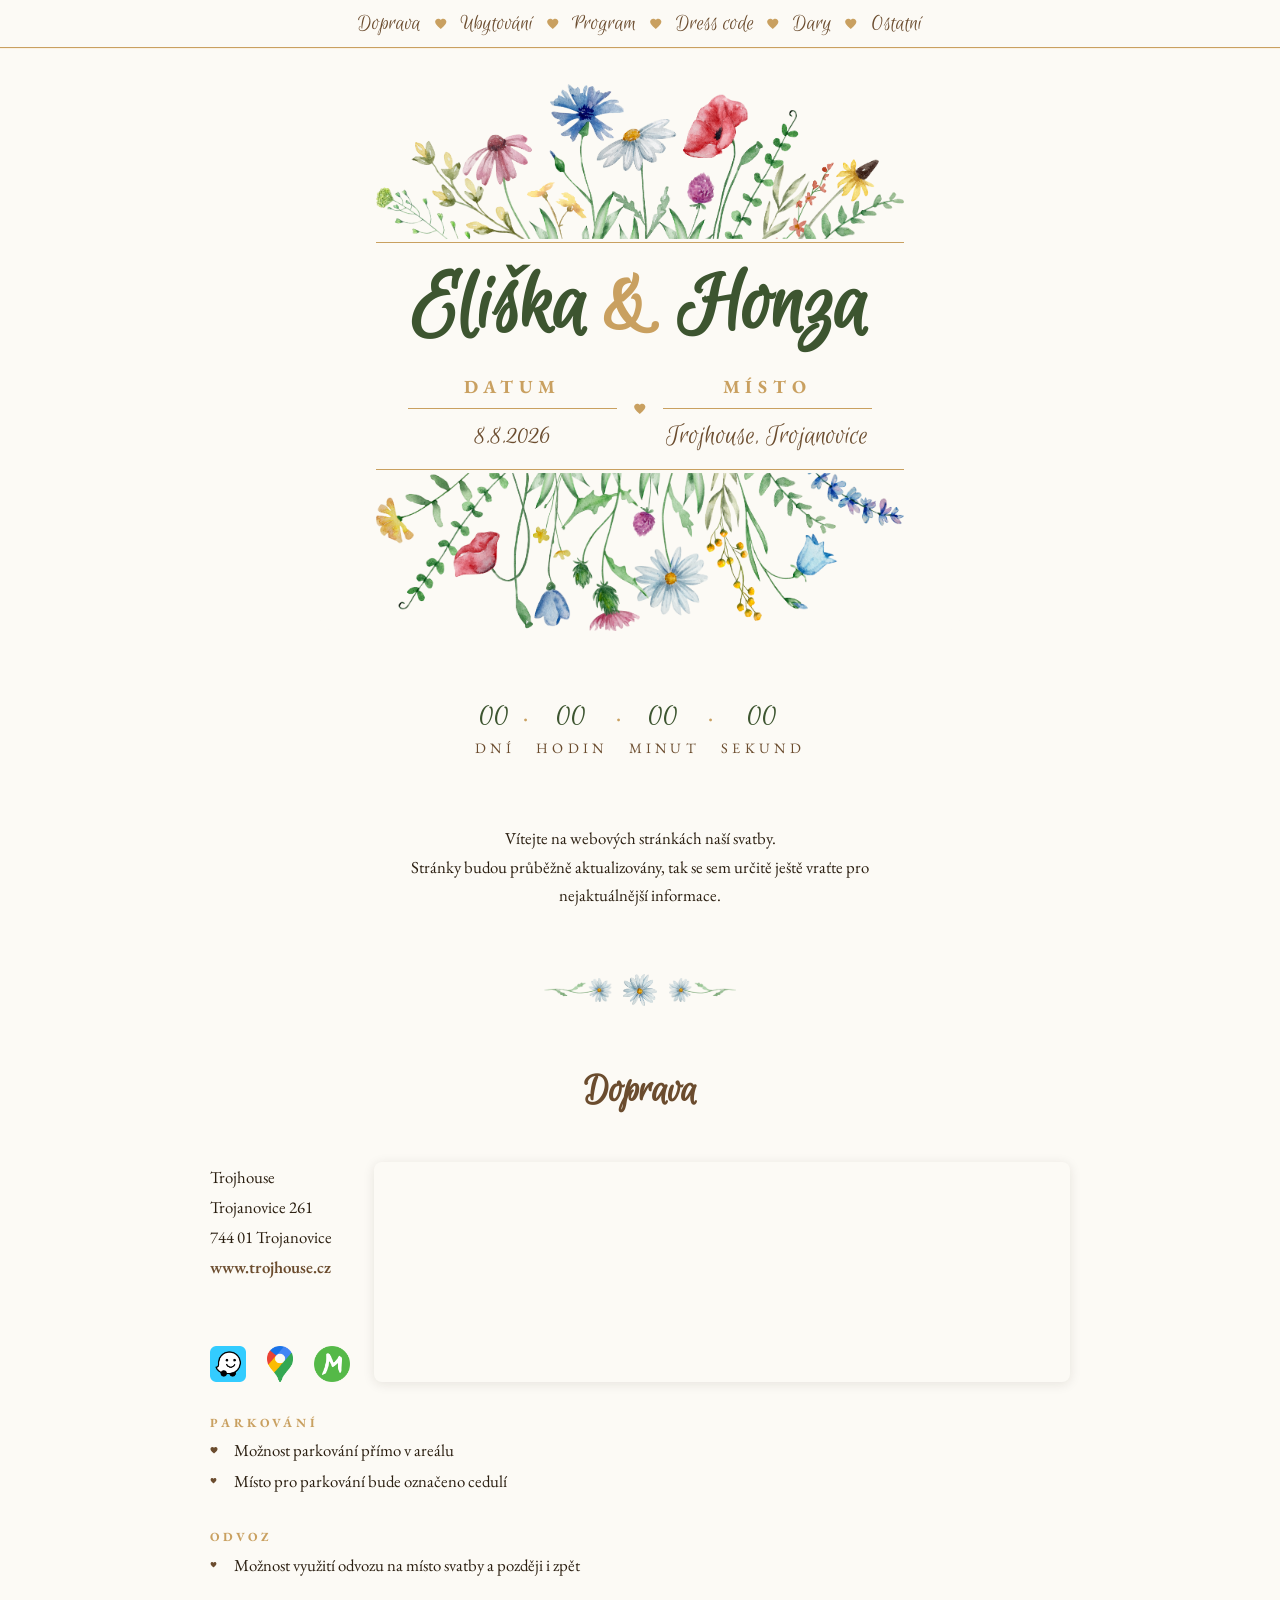
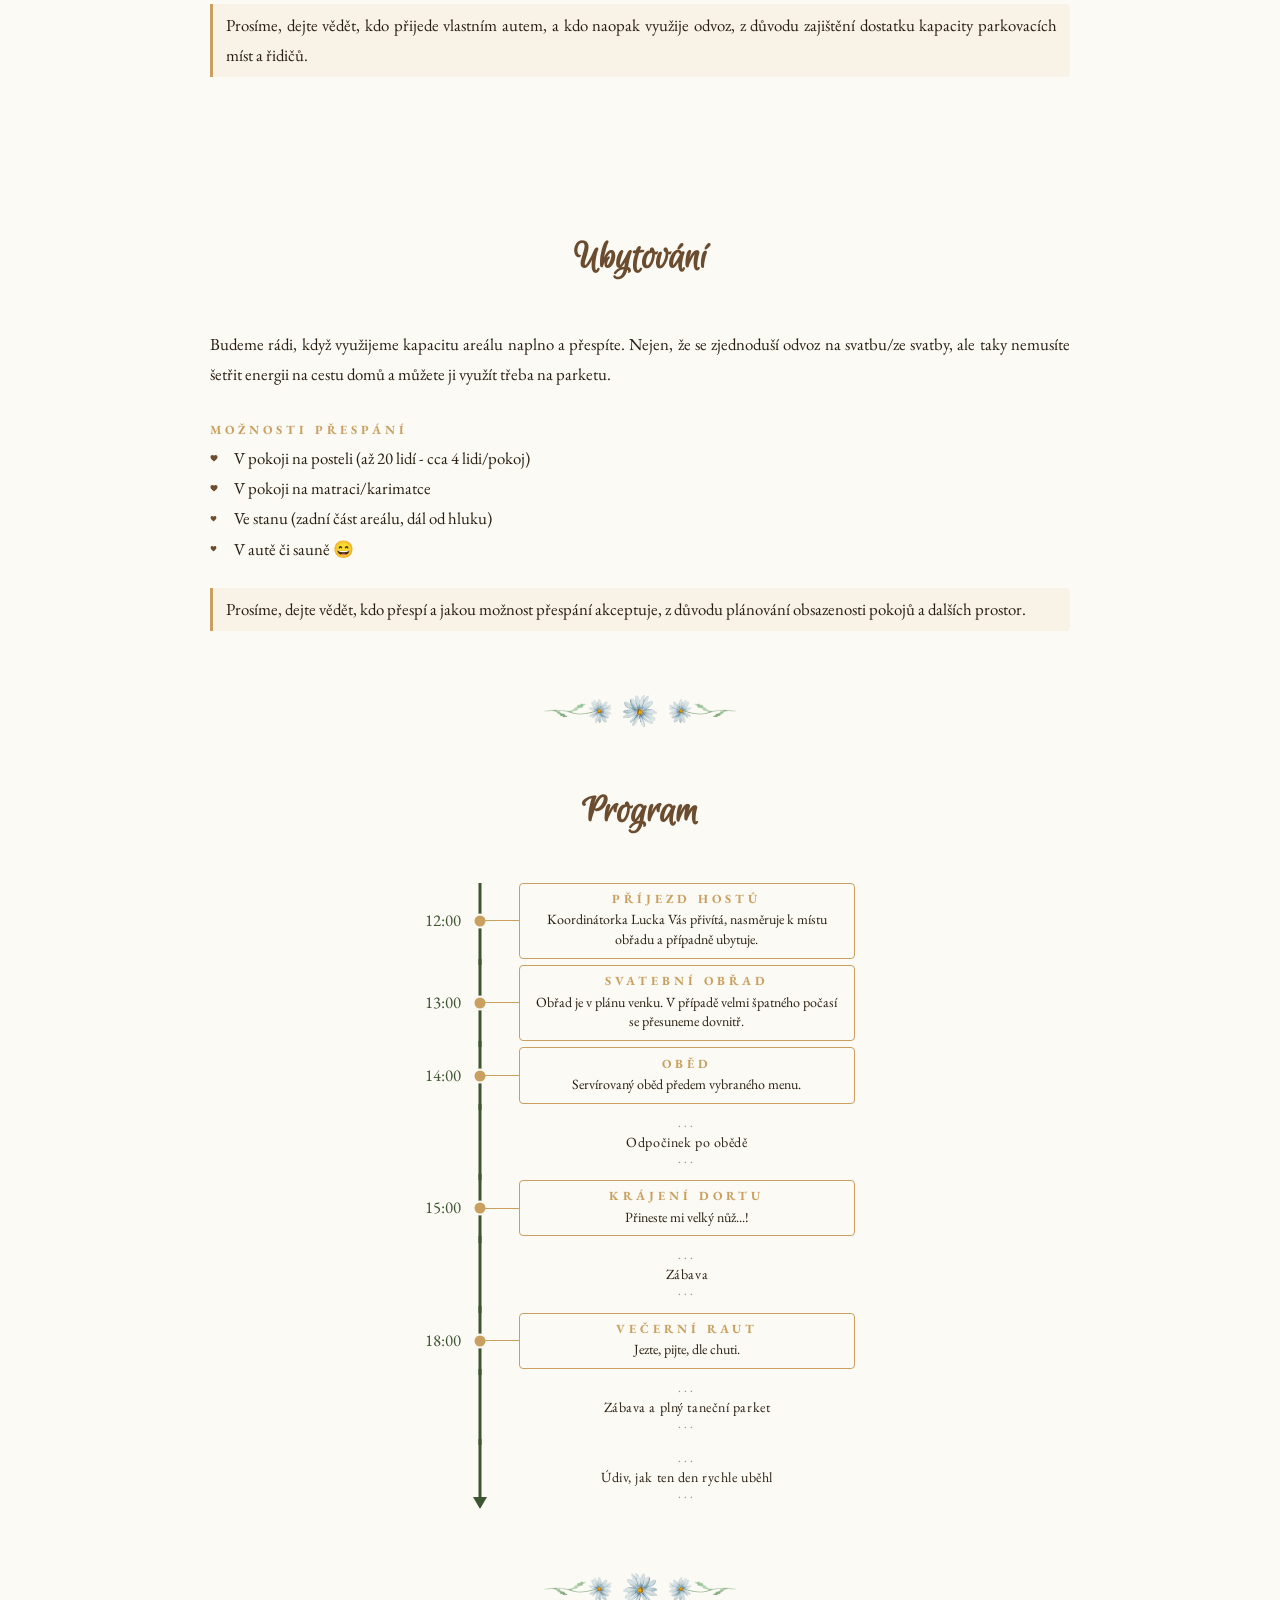
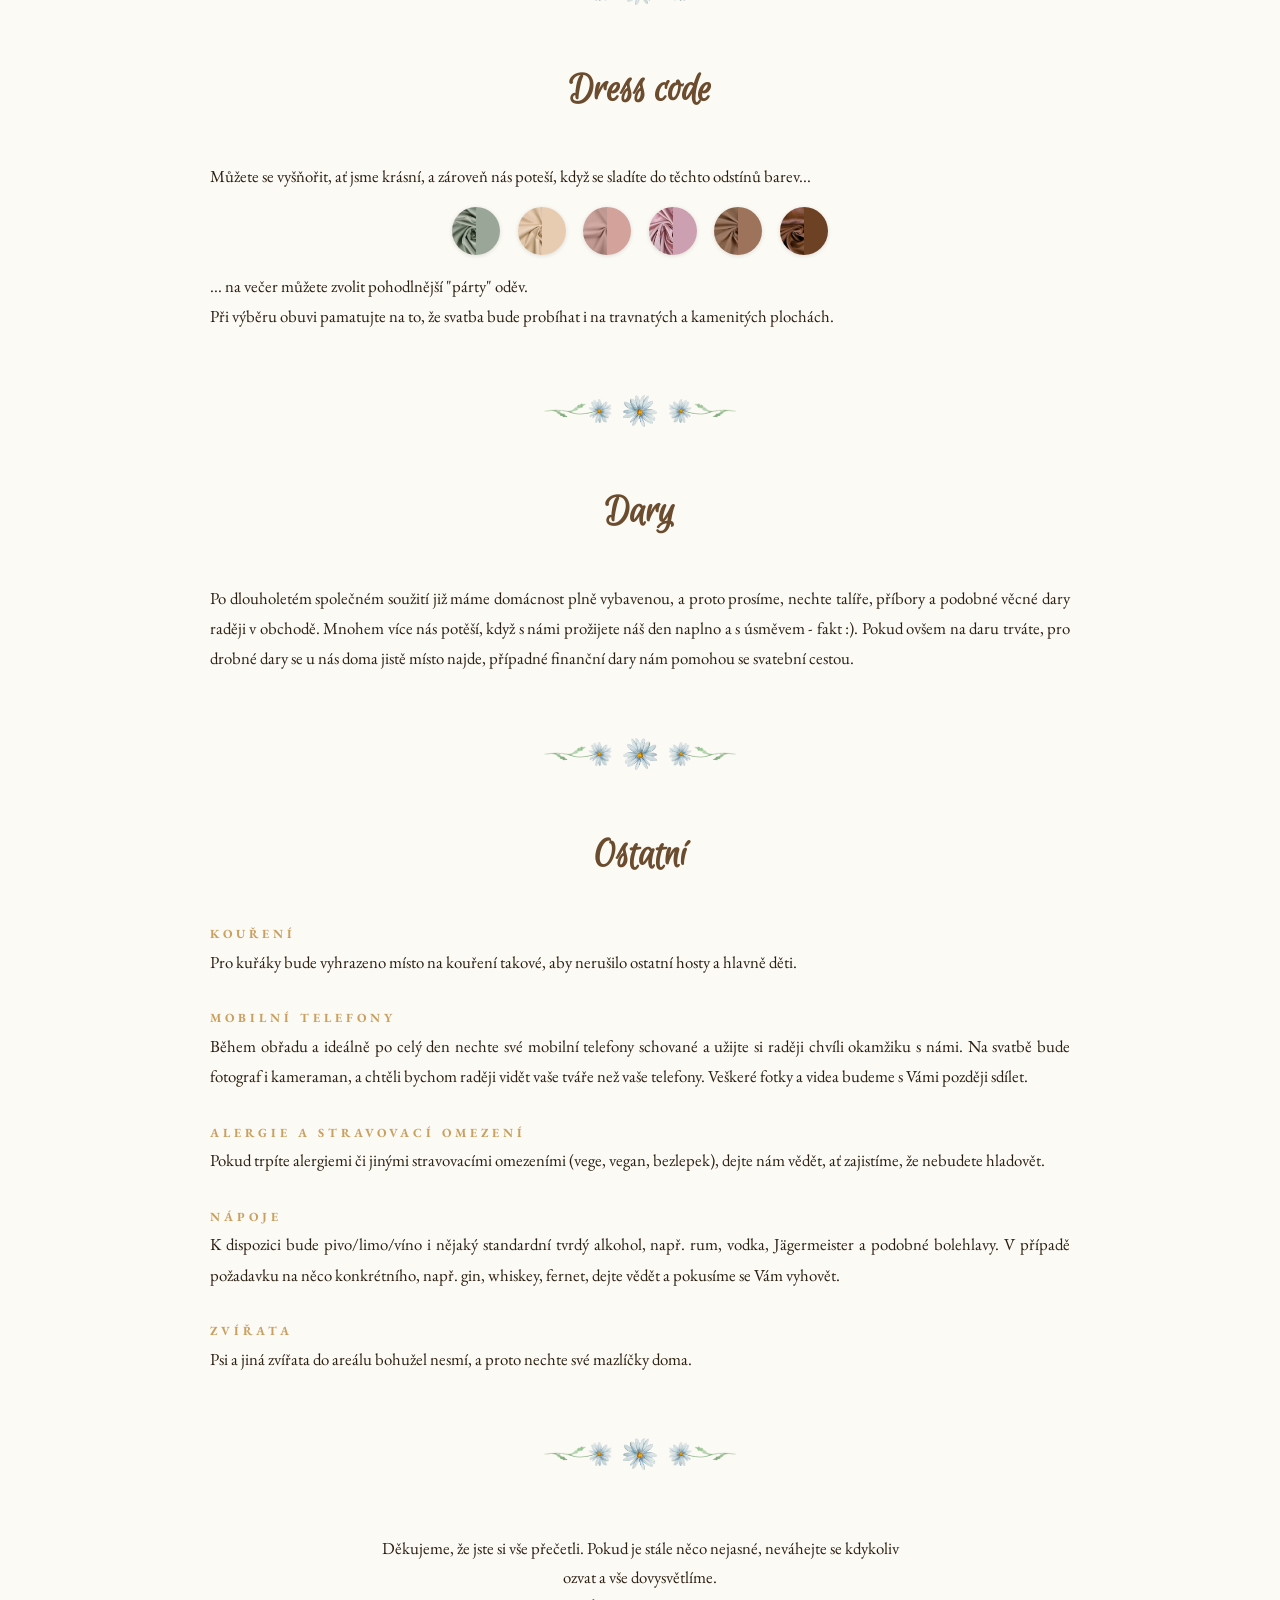
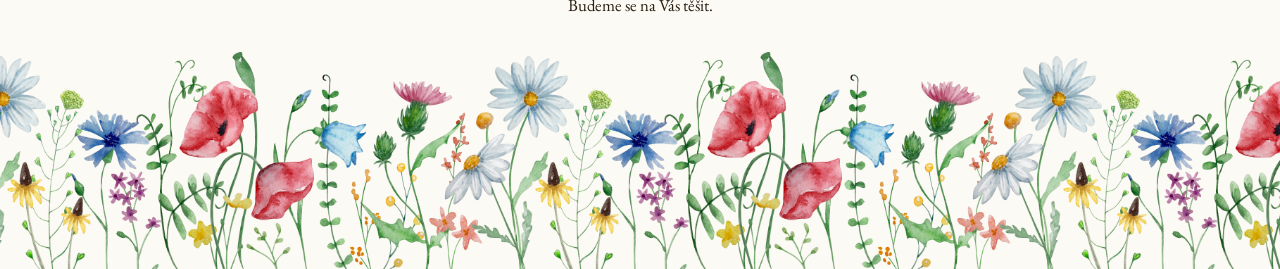
==== index.html @ 1360e60a "Fixed typo" ====
﻿<!DOCTYPE html>
<html lang="cs">
<head>
<meta charset="UTF-8">
<meta name="viewport" content="width=device-width, initial-scale=1.0">
<title>Eliška & Honza - 8.8.2026</title>
<link href="https://fonts.googleapis.com/css2?family=Euphoria+Script&family=EB+Garamond:ital,wght@0,300;0,400;1,300;1,400&display=swap" rel="stylesheet">
<link rel="apple-touch-icon" sizes="180x180" href="img/favicon/apple-touch-icon.png">
<link rel="icon" type="image/png" sizes="32x32" href="img/favicon/favicon-32x32.png">
<link rel="icon" type="image/png" sizes="16x16" href="img/favicon/favicon-16x16.png">
<link rel="manifest" href="img/favicon/site.webmanifest">
<style>
*, *::before, *::after { box-sizing: border-box; margin: 0; padding: 0; }

/* ══════════════════════════════════════
   PALETTE
══════════════════════════════════════ */
:root {
  /* ── Core palette ── */
  --earth:   #6b4c2e;   /* Honza */
  --gold:       #c9a060;   /* hero heart / accents */
  --gold-light: #fbf1e2;   /* subtle backgrounds, soft borders */
  --forest:  #3d5530;   /* Eliška */
  --text:    #2a1e10;   /* body text */
  --cream:   #FCFAF5;   /* background */
  --cream-dark: #F8F2E7;

  /* ── Aliases → core ── */
  --bark:    var(--earth);
  --tan:     var(--gold);
  --straw:   var(--gold);
  --warm:    var(--cream);
  --moss:    var(--forest);
  --mid:     var(--earth);
  /* ── Shadow / overlay ── */
  --shadow-warm:  rgba(100,80,40,0.18);
  --shadow-text:  color-mix(in srgb, var(--text) 10%, transparent);
  --shadow-black: rgba(0,0,0,0.12);
  --shadow-hover: rgba(160,120,72,0.08);
  --shadow-nav:   rgba(60,40,20,0.10);
  --nav-sep:      rgba(160,128,80,0.10);
  /* ── Layout ── */
  --nav-height: 36px;
  --nav-bar-height: calc(var(--nav-height) + 0.7rem); /* tile + 2×0.35rem padding */
  /* ── Dress-code palette ── */
  --dc-1: #fce8ee;
  --dc-2: #f2b8cc;
  --dc-3: #e080a4;
  --dc-4: #c8507a;
  --dc-5: #a02858;
}

html { scroll-behavior: smooth; }

html { overflow-x: hidden; }
body {
  font-family: 'EB Garamond', serif;
  background-color: var(--cream);
  color: var(--text);
  -webkit-text-size-adjust: 100%;
  text-size-adjust: 100%;
}

/* ══════════  NAV  ══════════ */
nav {
  position: fixed; top: 0; left: 0; right: 0; z-index: 200;
  display: flex; justify-content: center; align-items: center;
  padding: 0.35rem 1.6rem;
  background: var(--cream);
  border-bottom: 1px solid var(--gold);
  backdrop-filter: blur(14px);
  box-shadow: 0 1px 0 var(--gold-light);
}

/* ══════════  NAV TILES  ══════════ */
.nav-tiles {
  display: flex; gap: 0; align-items: center;
}

.nav-heart {
  font-size: 0.844rem;
  color: var(--tan);
  padding: 0 0.8rem;
  user-select: none;
  flex-shrink: 0;
  display: flex;
  align-items: center;
  line-height: 1;
}

.nav-tile {
  position: relative;
  display: flex; flex-direction: row;
  align-items: center;
  text-decoration: none;
  border-radius: 0;
  border: none;
  background: none;
  padding: 0;
  cursor: pointer;
  height: var(--nav-height);
  transition: none;
  white-space: nowrap;
}
.nav-tile:hover .nav-tile-label { color: var(--earth); font-weight: 700; }

.nav-tile-label {
  font-family: 'Euphoria Script', cursive;
  font-size: 1.44rem; color: var(--mid);
  line-height: 1.3;
  transition: color 0.2s;
}

/* ══════════  BACK-TO-TOP  ══════════ */
#back-top {
  position: fixed;
  bottom: 1.8rem; right: 1.8rem;
  z-index: 300;
  width: 40px; height: 40px;
  border-radius: 6px;
  background: var(--cream);
  border: 1.5px solid var(--tan);
  cursor: pointer;
  display: flex; align-items: center; justify-content: center;
  box-shadow: 0 3px 12px var(--shadow-warm);
  opacity: 0; pointer-events: none;
  transform: translateY(10px);
  transition: opacity 0.3s ease, transform 0.3s ease, background 0.2s, border-color 0.2s;
}
#back-top.visible { opacity: 1; pointer-events: auto; transform: translateY(0); }
#back-top:hover { background: var(--warm); border-color: var(--earth); }
#back-top svg { color: var(--earth); }

/* ══════════  HERO  ══════════ */
.hero-rule {
  border: none;
  border-top: 1px solid var(--gold);
  margin: 0;
  width: 100%;
}
.hero {
  display: flex; flex-direction: column;
  justify-content: center; align-items: center;
  text-align: center;
  padding: 0 2rem;
  position: relative;
}
.hero-top, .hero-bottom {
  display: block;
  width: 100%;
  margin: 0 auto;
  line-height: 0;
  max-width: 640px;
}
.hero-top {
  padding-top: calc(var(--nav-height) + 3rem);
  margin-bottom: 0.2rem;
}
.hero-bottom {
  margin-top: 0.2rem;
}
.hero-top img, .hero-bottom img {
  width: 100%;
  height: auto;
  display: block;
}
.hero-content {
  container-type: inline-size;
  background: var(--cream);
  backdrop-filter: blur(8px);
  padding: 0 clamp(1.5rem, 5vw, 3.5rem);
  border-radius: 15px;
  max-width: 640px;
  width: 100%;
  position: relative; z-index: 20;
}

/* "Honza" = zelená, "& Eliška" = hnědá */
.hero-names {
  font-family: 'Euphoria Script', cursive;
  font-size: 17cqw;
  line-height: 1.1;
  white-space: nowrap;
  color: var(--forest);
  margin-top: 1rem;
  margin-bottom: 1rem;
}
.hero-names span { color: var(--gold); }

.hero-panel {
  display: grid;
  grid-template-columns: 1fr auto 1fr;
  grid-template-rows: auto auto auto;
  row-gap: 0.2rem;
  align-items: center;
  width: 100%;
  padding: 0 2rem;
  margin-bottom: 1rem;
}
.hero-divider-line { height: 1px; background: var(--straw); }
.hero-divider-gem { color: var(--gold); font-size: 0.844rem; display: flex; align-items: center; padding: 0 1rem; }
.nav-heart svg, .hero-divider-gem svg { width: 1em; height: 1em; display: block; }
.hero-meta-label {
  font-size: clamp(0.9rem, 3.5cqw, 1.2rem); font-weight: 700; letter-spacing: 0.32em; text-transform: uppercase;
  color: var(--tan); text-align: center;
}
.hero-meta-value {
  font-family: 'Euphoria Script', cursive;
  font-size: clamp(1.4rem, 5.5cqw, 2rem); color: var(--bark);
  text-align: center; align-self: start;
}
/* countdown strip — separate panel below hero */
.countdown-strip {
  display: flex;
  justify-content: center;
  padding: 1.2rem 2rem;
  margin: 3rem 0;
}

.hero-countdown {
  display: flex; align-items: baseline; gap: 0.5rem; justify-content: center; flex-wrap: nowrap;
}
.hcd-item { text-align: center; display: flex; flex-direction: column; align-items: center; }
.hcd-num {
  font-family: 'Euphoria Script', cursive;
  font-size: clamp(1.6rem, 5vw, 2.4rem);
  color: var(--moss); line-height: 1;
}
.hcd-label {
  font-size: clamp(0.6rem, 2vw, 0.9rem); font-weight: 300; letter-spacing: 0.3em; text-transform: uppercase;
  color: var(--earth); margin-top: 0.1rem;
}
.hcd-sep {
  font-family: 'EB Garamond', serif;
  font-size: 1.6rem; color: var(--straw);
  padding-bottom: 0.25rem;
}

.hero-scroll {
  position: absolute; bottom: 1.8rem; left: 50%; transform: translateX(-50%);
  display: flex; flex-direction: column; align-items: center;
  animation: fadeUp 1s 1s ease both;
}
.scroll-line {
  width: 1px; height: 28px;
  background: linear-gradient(to bottom, var(--straw), transparent);
  animation: scrollPulse 2.2s 2s ease-in-out infinite;
}


/* ══════════  WELCOME  ══════════ */
.welcome, .thank {
  max-width: 640px;
  margin: 2rem auto;
  padding: 0 clamp(1.5rem, 5vw, 3.5rem);
  text-align: center;
}
.welcome p, .thank p {
  font-family: 'EB Garamond', serif;
  font-size: 1.05rem;
  color: var(--text);
  line-height: 1.7;
}

/* ══════════  SECTIONS  ══════════ */
.section {
  position: relative; overflow: visible;
  padding: 0 clamp(1.2rem, 2.5vw, 2.5rem);
  background-color: var(--cream);
  scroll-margin-top: calc(var(--nav-bar-height) + 2rem);
}

.sec-inner { max-width: 860px; margin: 0 auto; position: relative; z-index: 20; }
.program-center { max-width: 430px; margin: 0 auto; }
.sec-body {
  margin-top: 0rem;
}

.sec-title {
  font-family: 'Euphoria Script', cursive;
  font-size: clamp(1.8rem, 3.5vw, 2.6rem);
  color: var(--bark); line-height: 1.05; text-align: center; margin-bottom: 3rem;
}
.sec-title i { font-style: normal; color: var(--earth); text-wrap: nowrap; }
.sec-divider {
  display: flex;
  justify-content: center;
  align-items: center;
  gap: 0.75rem;
  line-height: 0;
  margin: 4rem 0;
}
.sec-divider img {
  height: 2rem;
  width: auto;
}
.sec-divider.flip img:not(.sec-leaf) { transform: scaleX(-1); }
.sec-divider img.sec-leaf { height: 1.5rem; }
.sec-divider .sec-leaf:first-child { transform: scaleX(-1); }


/* ══════════  DATUM & MÍSTO  ══════════ */
.datum-cols {
  display: flex;
  gap: 1.5rem;
  align-items: stretch;
  margin-top: 1.5rem;
}
.datum-col-info {
  flex-shrink: 0;
  display: flex;
  flex-direction: column;
}
.datum-col-info .map-nav-links {
  margin-top: auto;
  padding-top: 1rem;
}
.datum-col-map {
  flex: 1;
  display: flex;
  flex-direction: column;
  min-width: 0;
}
.datum-map {
  flex: 1;
  min-height: 220px;
  border-radius: 8px; overflow: hidden;
  box-shadow: 0 2px 12px var(--shadow-text);
}
.map-nav-links {
  display: flex;
  gap: 1rem;
  flex-wrap: wrap;
  justify-content: flex-start;
  margin-top: 0.75rem;
}
.map-nav-link {
  display: inline-flex;
  text-decoration: none;
  transition: opacity 0.2s, transform 0.15s;
}
.map-nav-link:hover { opacity: 0.8; transform: scale(1.08); }
.map-nav-link img { width: 2.25rem; height: 2.25rem; object-fit: contain; display: block; }
.datum-map iframe { display: block; width: 100%; height: 100%; border: 0; }
.datum-address {
  font-family: 'EB Garamond', serif;
  font-size: 1.05rem; line-height: 1.8; color: var(--text);
}
.venue-link {
  color: var(--earth); font-weight: 600; text-decoration: none;
}
.venue-link:hover { text-decoration: underline; }
.subsec-title {
  font-size: 0.78rem; font-weight: bold;
  letter-spacing: 0.32em;
  text-transform: uppercase;
  color: var(--tan);
  margin-top: 2rem; margin-bottom: 0.3rem;
}
.subsec-text {
  font-family: 'EB Garamond', serif;
  font-size: 1.05rem; line-height: 1.8; color: var(--text);
  text-align: justify;
}
.subsec-note {
  font-family: 'EB Garamond', serif;
  font-size: 1.05rem; line-height: 1.8; color: var(--text);
  text-align: justify;
  margin-top: 1.5rem;
  border-left: 3px solid var(--gold);
  padding: 0.4rem 0.8rem;
  background: var(--cream-dark);
  border-radius: 0 4px 4px 0;
}
.subsec-list {
  font-family: 'EB Garamond', serif;
  font-size: 1.05rem; line-height: 1.8; color: var(--text);
  padding-left: 0; margin: 0;
  list-style: none;
  text-align: justify;
}
.subsec-list li {
  padding-left: 1.4em;
  position: relative;
}
.subsec-list li::before {
  content: '';
  position: absolute;
  left: 0;
  top: 50%;
  transform: translateY(-50%);
  width: 0.45em;
  height: 0.45em;
  background: url("data:image/svg+xml,%3Csvg xmlns='http://www.w3.org/2000/svg' viewBox='0 0 24 24'%3E%3Cpath fill='%236b4c2e' d='M12 21.35l-1.45-1.32C5.4 15.36 2 12.28 2 8.5 2 5.42 4.42 3 7.5 3c1.74 0 3.41.81 4.5 2.09C13.09 3.81 14.76 3 16.5 3 19.58 3 22 5.42 22 8.5c0 3.78-3.4 6.86-8.55 11.54L12 21.35z'/%3E%3C/svg%3E") no-repeat center / contain;
}

/* ══════════  PROGRAM TIMELINE  ══════════ */
.timeline {
  display: grid;
  grid-template-columns: max-content max-content minmax(1rem, 2rem) 1fr;
  row-gap: 0.4rem;
  position: relative;
  margin-top: 1.8rem;
  overflow: hidden;
  width: 100%;
}

/* vertical line — drawn by circle cells, extends top/bottom to cover all gaps */
.tl-node-line::before {
  content: '';
  position: absolute;
  left: 50%; transform: translateX(-50%);
  width: 3px;
  top: -0.4rem; bottom: -0.4rem;
  background: var(--forest);
}

/* connector column — stretches between circle and body */
.tl-connector-cell {
  display: flex;
  align-items: center;
  position: relative;
  z-index: 2;
}
/* connector line — starts at circle center, 1px tall */
.tl-connector {
  flex: 1;
  min-width: 1rem;
  height: 1px;
  background: var(--gold);
  margin-left: -6.5px;
}
/* body column */
.tl-body-cell { padding: 0 0; }
/* event box content left-aligned */
.tl-body { text-align: left; }

/* centre column: dot + vertical line */
.tl-node-cell {
  display: flex;
  align-items: center;
  justify-content: center;
  padding: 0 0;
  position: relative;
  z-index: 1;
  min-width: 13px;
}

.tl-node-cell:has(.tl-line-arrow)::before {
  margin-bottom: 10px;
}

/* circle marker for main events — 10px solid gold */
.tl-node-circle::after {
  content: '';
  position: absolute;
  width: 11px; height: 11px;
  border-radius: 50%;
  background: var(--gold);
  box-shadow: 0 0 0 2px var(--cream);
  top: 50%; left: 50%;
  transform: translate(-50%, -50%);
  z-index: 1;
}

/* downward arrow at bottom of vertical line */
.tl-line-arrow {
  position: absolute;
  left: 50%;
  transform: translateX(-50%);
  bottom: 0;
  width: 0; height: 0;
  border-left: 7px solid transparent;
  border-right: 7px solid transparent;
  border-top: 12px solid var(--forest);
  z-index: 2;
}

/* left column: time label */
.tl-time-cell {
  display: flex;
  align-items: center;
  justify-content: flex-start;
  padding: 0 0.8rem 0 0;
}
.tl-time {
  font-family: 'EB Garamond', serif;
  font-size: 1.05rem;
  color: var(--forest);
  line-height: 1.3;
  display: block;
  white-space: nowrap;
}

/* between events — lives in the right (events) column, aligned with event boxes */
.tl-between-cell {
  align-self: center;
  padding: 0.3rem 0.9rem;
  font-family: 'EB Garamond', serif;
  font-size: 0.88rem;
  letter-spacing: 0.04em;
  color: var(--text);
  white-space: nowrap;
  text-align: center;
  z-index: 1;
}
.tl-between-cell::before,
.tl-between-cell::after {
  content: '···';
  display: block;
  font-style: normal;
  letter-spacing: 0.2em;
  opacity: 0.45;
}

/* event box */
.tl-body {
  padding: 0.4rem 0.9rem 0.5rem;
  border: 1px solid var(--gold);
  border-radius: 4px;
  background: var(--cream);
}
.tl-label {
  font-size: 0.78rem; font-weight: bold;
  letter-spacing: 0.32em;
  text-transform: uppercase;
  color: var(--tan);
  display: block;
  text-align: center;
}
.tl-desc {
  font-family: 'EB Garamond', serif;
  font-size: 0.88rem;
  font-style: normal;
  color: var(--text);
  margin-top: 0.2rem;
  line-height: 1.4;
  text-align: center;
}

/* ══════════  DRESS CODE SWATCHES  ══════════ */
.dc-swatches {
  display: flex;
  flex-wrap: wrap;
  justify-content: center;
  gap: 1.1rem;
  margin-top: 1rem;
  margin-bottom: 1rem;
}
.dc-pair {
  display: flex;
  gap: 1.1rem;
}
.dc-swatch {
  width: 48px;
  height: 48px;
  border-radius: 50%;
  display: inline-block;
  flex-shrink: 0;
  box-shadow: 0 1px 4px var(--shadow-black);
  background-size: cover;
  background-position: center;
}

/* ══════════  FOOTER  ══════════ */
footer {
  width: 100%;
  margin-top: 2rem;
  line-height: 0;
  background: url('img/bottom.png') repeat-x center top;
  background-size: calc(640px - clamp(3rem, 10vw, 7rem)) auto;
}
/* below the point where hero-content hits max-width (640px + 4rem = 704px) */
@media (max-width: 704px) {
  footer { background-size: calc(100vw - 4rem - clamp(3rem, 10vw, 7rem)) auto; }
}
.footer-ref {
  width: calc(100% - 4rem - clamp(3rem, 10vw, 7rem));
  max-width: calc(640px - clamp(3rem, 10vw, 7rem));
  margin: 0 auto;
  aspect-ratio: 3000 / 1236;
}

/* ══════════  ANIMATIONS  ══════════ */
.reveal { opacity: 0; transform: translateY(22px); transition: opacity 0.75s ease, transform 0.75s ease; }
.reveal.v { opacity: 1; transform: none; }
@keyframes fadeUp { from { opacity: 0; transform: translateY(16px); } to { opacity: 1; transform: none; } }
@keyframes scrollPulse { 0%,100% { opacity: 0.3; transform: scaleY(1); } 50% { opacity: 0.85; transform: scaleY(1.3); } }

/* ══════════  CENTER PANEL  ══════════ */
.center-panel { display: contents; }

footer { position: relative; }

/* ══════════  NAV BRAND (mobile only)  ══════════ */
.nav-brand {
  display: none;
  font-family: 'Euphoria Script', cursive;
  font-size: 1.4rem;
  text-decoration: none;
  flex-shrink: 0;
}
.nav-brand-letter { color: var(--forest); }
.nav-brand-amp { color: var(--gold); }

/* ══════════  HAMBURGER  ══════════ */
.nav-hamburger {
  display: none;
  flex-direction: column;
  justify-content: center;
  gap: 5px;
  width: var(--nav-height); height: var(--nav-height);
  padding: 7px;
  background: none;
  border: none;
  cursor: pointer;
  border-radius: 4px;
  transition: background 0.2s;
  flex-shrink: 0;
}
.nav-hamburger:hover { background: var(--shadow-hover); }
.nav-hamburger span {
  display: block; height: 1.5px;
  background: var(--earth); border-radius: 2px;
  transition: transform 0.25s ease, opacity 0.2s ease;
  transform-origin: center;
  will-change: transform, opacity;
}
.nav-hamburger.open span:nth-child(1) { transform: translateY(6.5px) rotate(45deg); }
.nav-hamburger.open span:nth-child(2) { opacity: 0; transform: scaleX(0); }
.nav-hamburger.open span:nth-child(3) { transform: translateY(-6.5px) rotate(-45deg); }

/* ══════════  TABLET (901px – 1150px)  ══════════ */
@media (max-width: 900px) {
  nav { padding: 0.35rem 1.2rem; }
  #back-top { right: 1.8rem; }
}

/* ══════════  MOBILE (≤1000px)  ══════════ */
@media (max-width: 1000px) {
  .hero {
    background-attachment: scroll;
  }
  .center-panel { box-shadow: none; }
  .datum-cols { flex-direction: column; }
  .datum-map { flex: none; height: 220px; }
  .datum-map iframe { height: 220px; }
  .datum-col-info { flex-direction: row; align-items: flex-start; gap: 1rem; justify-content: space-between; }
  .datum-col-info .map-nav-links { margin-top: 0; padding-top: 0; flex-direction: row; gap: 0.75rem; align-self: flex-end; }

  #back-top { right: 1.8rem; }
  nav {
    justify-content: space-between;
    padding: 0.35rem 1.1rem;
  }
  .nav-brand { display: block; }
  .nav-hamburger { display: flex; }

  /* Collapsed menu */
  .nav-tiles {
    display: none;
    position: absolute;
    top: 100%; left: 0; right: 0;
    flex-direction: column;
    align-items: stretch;
    background: var(--cream);
    backdrop-filter: blur(14px);
    box-shadow: 0 6px 20px var(--shadow-nav);
    padding: 0.4rem 1.1rem 0.7rem;
    border-bottom: 1px solid var(--gold-light);
  }
  .nav-tiles.open { display: flex; }

  .nav-heart { display: none; }
  .nav-tile {
    height: 48px; width: 100%;
    padding: 0;
    border-bottom: 1px solid var(--nav-sep);
  }
  .nav-tile:last-of-type { border-bottom: none; }
  .nav-tile::after { left: var(--nav-height); right: 0; bottom: 9px; }
  .nav-tile-label { font-size: 1.5rem; }

  .section { padding: 0 1.5rem; }

  /* Hero */

}
</style>
</head>
<body>

<!-- ══════════════════  NAV  ══════════════════ -->
<nav id="nav">
  <a class="nav-brand" href="#"><span class="nav-brand-letter">E</span> <span class="nav-brand-amp">&amp;</span> <span class="nav-brand-letter">H</span></a>
  <div class="nav-tiles" id="nav-menu">

    <!-- Doprava -->
    <button class="nav-tile" data-target="datum">
      <span class="nav-tile-label">Doprava</span>
    </button>

    <span class="nav-heart"><svg xmlns="http://www.w3.org/2000/svg" viewBox="0 0 24 24" fill="currentColor" aria-hidden="true"><path d="M12 21.35l-1.45-1.32C5.4 15.36 2 12.28 2 8.5 2 5.42 4.42 3 7.5 3c1.74 0 3.41.81 4.5 2.09C13.09 3.81 14.76 3 16.5 3 19.58 3 22 5.42 22 8.5c0 3.78-3.4 6.86-8.55 11.54L12 21.35z"/></svg></span>

    <!-- Ubytování -->
    <button class="nav-tile" data-target="ubytovani">
      <span class="nav-tile-label">Ubytování</span>
    </button>

    <span class="nav-heart"><svg xmlns="http://www.w3.org/2000/svg" viewBox="0 0 24 24" fill="currentColor" aria-hidden="true"><path d="M12 21.35l-1.45-1.32C5.4 15.36 2 12.28 2 8.5 2 5.42 4.42 3 7.5 3c1.74 0 3.41.81 4.5 2.09C13.09 3.81 14.76 3 16.5 3 19.58 3 22 5.42 22 8.5c0 3.78-3.4 6.86-8.55 11.54L12 21.35z"/></svg></span>

    <!-- Program -->
    <button class="nav-tile" data-target="program">
      <span class="nav-tile-label">Program</span>
    </button>

    <span class="nav-heart"><svg xmlns="http://www.w3.org/2000/svg" viewBox="0 0 24 24" fill="currentColor" aria-hidden="true"><path d="M12 21.35l-1.45-1.32C5.4 15.36 2 12.28 2 8.5 2 5.42 4.42 3 7.5 3c1.74 0 3.41.81 4.5 2.09C13.09 3.81 14.76 3 16.5 3 19.58 3 22 5.42 22 8.5c0 3.78-3.4 6.86-8.55 11.54L12 21.35z"/></svg></span>

    <!-- Dress code -->
    <button class="nav-tile" data-target="dresscode">
      <span class="nav-tile-label">Dress code</span>
    </button>

    <span class="nav-heart"><svg xmlns="http://www.w3.org/2000/svg" viewBox="0 0 24 24" fill="currentColor" aria-hidden="true"><path d="M12 21.35l-1.45-1.32C5.4 15.36 2 12.28 2 8.5 2 5.42 4.42 3 7.5 3c1.74 0 3.41.81 4.5 2.09C13.09 3.81 14.76 3 16.5 3 19.58 3 22 5.42 22 8.5c0 3.78-3.4 6.86-8.55 11.54L12 21.35z"/></svg></span>

    <!-- Dary -->
    <button class="nav-tile" data-target="dary">
      <span class="nav-tile-label">Dary</span>
    </button>

    <span class="nav-heart"><svg xmlns="http://www.w3.org/2000/svg" viewBox="0 0 24 24" fill="currentColor" aria-hidden="true"><path d="M12 21.35l-1.45-1.32C5.4 15.36 2 12.28 2 8.5 2 5.42 4.42 3 7.5 3c1.74 0 3.41.81 4.5 2.09C13.09 3.81 14.76 3 16.5 3 19.58 3 22 5.42 22 8.5c0 3.78-3.4 6.86-8.55 11.54L12 21.35z"/></svg></span>

    <!-- Ostatní -->
    <button class="nav-tile" data-target="dalsi-informace">
      <span class="nav-tile-label">Ostatní</span>
    </button>

  </div>
  <button class="nav-hamburger" id="nav-hamburger" aria-label="Otevřít menu" aria-expanded="false">
    <span></span><span></span><span></span>
  </button>
</nav>

<!-- ══════════════════  BACK TO TOP  ══════════════════ -->
<button id="back-top" aria-label="Zpět nahoru" onclick="window.scrollTo({top:0,behavior:'smooth'})">
  <svg width="18" height="18" viewBox="0 0 24 24" fill="none" stroke="currentColor" stroke-width="2" stroke-linecap="round" stroke-linejoin="round" xmlns="http://www.w3.org/2000/svg">
    <polyline points="18 15 12 9 6 15"/>
  </svg>
</button>

<div class="center-panel">

<!-- ══════════════════  HERO  ══════════════════ -->
<section class="hero reveal">

  <div class="hero-content">

    <div class="hero-top"><img src="img/hero_top.png" alt=""></div>
    <hr class="hero-rule">

    <h1 class="hero-names">
      Eliška <span>&amp;</span> Honza
    </h1>

    <div class="hero-panel">
      <p class="hero-meta-label">Datum</p>
      <div></div>
      <p class="hero-meta-label">Místo</p>

      <div class="hero-divider-line"></div>
      <span class="hero-divider-gem"><svg xmlns="http://www.w3.org/2000/svg" viewBox="0 0 24 24" fill="currentColor" aria-hidden="true"><path d="M12 21.35l-1.45-1.32C5.4 15.36 2 12.28 2 8.5 2 5.42 4.42 3 7.5 3c1.74 0 3.41.81 4.5 2.09C13.09 3.81 14.76 3 16.5 3 19.58 3 22 5.42 22 8.5c0 3.78-3.4 6.86-8.55 11.54L12 21.35z"/></svg></span>
      <div class="hero-divider-line"></div>

      <p class="hero-meta-value">8.8.2026</p>
      <div></div>
      <p class="hero-meta-value">Trojhouse, Trojanovice</p>
    </div>

    <hr class="hero-rule">
    <div class="hero-bottom"><img src="img/hero_bottom.png" alt=""></div>

  </div><!-- /.hero-content -->

</section>

<!-- ══════  COUNTDOWN STRIP  ══════ -->
<div class="countdown-strip reveal">
  <div class="hero-countdown">
    <div class="hcd-item">
      <span class="hcd-num" id="cd-days">--</span>
      <span class="hcd-label">Dní</span>
    </div>
    <span class="hcd-sep">·</span>
    <div class="hcd-item">
      <span class="hcd-num" id="cd-hours">--</span>
      <span class="hcd-label">Hodin</span>
    </div>
    <span class="hcd-sep">·</span>
    <div class="hcd-item">
      <span class="hcd-num" id="cd-mins">--</span>
      <span class="hcd-label">Minut</span>
    </div>
    <span class="hcd-sep">·</span>
    <div class="hcd-item">
      <span class="hcd-num" id="cd-secs">--</span>
      <span class="hcd-label">Sekund</span>
    </div>
  </div>
</div>

<div class="welcome reveal">
  <p>Vítejte na webových stránkách naší svatby.</p>
  <p>Stránky budou průběžně aktualizovány, tak se sem určitě ještě vraťte pro nejaktuálnější informace.</p>
</div>

<div class="sec-divider reveal"><img class="sec-leaf" src="img/leafs.png" alt=""><img src="img/flower.png" alt=""><img class="sec-leaf" src="img/leafs.png" alt=""></div>

<!-- ══════  01 — DOPRAVA  ══════ -->
<section class="section" id="datum">
  <div class="sec-inner">
    <div class="sec-body">
    <div class="reveal">
      <h2 class="sec-title"><i>Doprava</i></h2>
    </div>
    <div class="datum-cols reveal">

      <!-- Info: address + nav icons -->
      <div class="datum-col-info">
        <p class="datum-address">
          Trojhouse<br>
          Trojanovice 261<br>
          744 01 Trojanovice<br>
          <a href="https://www.trojhouse.cz" target="_blank" rel="noopener" class="venue-link">www.trojhouse.cz</a>
        </p>
        <div class="map-nav-links">
          <a href="https://ul.waze.com/ul?place=ChIJ0_Z6QQ6LE0cRHpN4yn0O-So&ll=49.52837880%2C18.25089110&navigate=yes&utm_campaign=default&utm_source=waze_website&utm_medium=lm_share_location" target="_blank" rel="noopener" class="map-nav-link">
            <img src="img/waze.png" alt="Navigovat s Waze">
          </a>
          <a href="https://www.google.com/maps/dir/?api=1&destination=49.5283788,18.2508911&destination_place_id=ChIJ0_Z6QQ6LE0cRHpN4yn0O-So" target="_blank" rel="noopener" class="map-nav-link">
            <img src="img/google_maps.png" alt="Navigovat s Google Maps">
          </a>
          <a href="https://mapy.com/s/husupepuvu" target="_blank" rel="noopener" class="map-nav-link">
            <img src="img/mapy_com.png" alt="Navigovat s Mapy.com">
          </a>
        </div>
      </div>

      <!-- Map -->
      <div class="datum-col-map">
        <div class="datum-map">
          <iframe
            src="https://mapy.com/s/pegorabopo"
            allowfullscreen="" loading="lazy"
            referrerpolicy="no-referrer-when-downgrade"
            title="Trojhouse, Trojanovice"></iframe>
        </div>
      </div>

    </div>

    <div class="reveal">
      <h3 class="subsec-title">Parkování</h3>
      <ul class="subsec-list">
        <li>Možnost parkování přímo v areálu</li>
        <li>Místo pro parkování bude označeno cedulí</li>
      </ul>

      <h3 class="subsec-title">Odvoz</h3>
      <ul class="subsec-list">
        <li>Možnost využití odvozu na místo svatby a později i zpět</li>
      </ul>
      <p class="subsec-note">Prosíme, dejte vědět, kdo přijede vlastním autem, a kdo naopak využije odvoz, z důvodu zajištění dostatku kapacity parkovacích míst a řidičů.</p>
    </div>
    </div>
  </div>
</section>

<div class="sec-divider flip reveal"><img class="sec-leaf" src="img/leafs.png" alt=""><img src="img/flower.png" alt=""><img class="sec-leaf" src="img/leafs.png" alt=""></div>

<!-- ══════  02 — UBYTOVÁNÍ  ══════ -->
<section class="section" id="ubytovani">
  <div class="sec-inner">
    <div class="sec-body">
    <div class="reveal">
      <h2 class="sec-title"><i>Ubytování</i></h2>
    </div>
    <div class="reveal">
      <p class="subsec-text">Budeme rádi, když využijeme kapacitu areálu naplno a přespíte. Nejen, že se zjednoduší odvoz na svatbu/ze svatby, ale taky nemusíte šetřit energii na cestu domů a můžete ji využít třeba na parketu.</p>

      <h3 class="subsec-title">Možnosti přespání</h3>
      <ul class="subsec-list">
        <li>V pokoji na posteli (až 20 lidí - cca 4 lidi/pokoj)</li>
        <li>V pokoji na matraci/karimatce</li>
        <li>Ve stanu (zadní část areálu, dál od hluku)</li>
        <li>V autě či sauně 😄</li>
      </ul>
      <p class="subsec-note">Prosíme, dejte vědět, kdo přespí a jakou možnost přespání akceptuje, z důvodu plánování obsazenosti pokojů a dalších prostor.</p>
    </div>
    </div>
  </div>
</section>

<div class="sec-divider reveal"><img class="sec-leaf" src="img/leafs.png" alt=""><img src="img/flower.png" alt=""><img class="sec-leaf" src="img/leafs.png" alt=""></div>

<!-- ══════  03 — PROGRAM  ══════ -->
<section class="section" id="program">
  <div class="sec-inner">
    <div class="sec-body">
    <div class="reveal">
      <h2 class="sec-title"><i>Program</i></h2>
    </div>
    <div class="program-center">
    <div class="reveal">
      <div class="timeline">

        <!-- 12:00 Příjezd hostů -->
        <div class="tl-time-cell"><span class="tl-time">12:00</span></div>
        <div class="tl-node-cell tl-node-line tl-node-circle"></div>
        <div class="tl-connector-cell"><span class="tl-connector"></span></div>
        <div class="tl-body-cell"><div class="tl-body">
            <span class="tl-label">Příjezd hostů</span>
            <p class="tl-desc">Koordinátorka Lucka Vás přivítá, nasměruje k místu obřadu a případně ubytuje.</p>
          </div></div>

        <!-- 13:00 Svatební obřad -->
        <div class="tl-time-cell"><span class="tl-time">13:00</span></div>
        <div class="tl-node-cell tl-node-line tl-node-circle"></div>
        <div class="tl-connector-cell"><span class="tl-connector"></span></div>
        <div class="tl-body-cell"><div class="tl-body">
            <span class="tl-label">Svatební obřad</span>
            <p class="tl-desc">Obřad je v plánu venku. V případě velmi špatného počasí se přesuneme dovnitř.</p>
          </div></div>

        <!-- 14:00 Oběd -->
        <div class="tl-time-cell"><span class="tl-time">14:00</span></div>
        <div class="tl-node-cell tl-node-line tl-node-circle"></div>
        <div class="tl-connector-cell"><span class="tl-connector"></span></div>
        <div class="tl-body-cell"><div class="tl-body">
            <span class="tl-label">Oběd</span>
            <p class="tl-desc">Servírovaný oběd předem vybraného menu.</p>
          </div></div>

        <!-- between: Odpočinek po obědě -->
        <div class="tl-time-cell"></div>
        <div class="tl-node-cell tl-node-line"></div>
        <div class="tl-connector-cell"></div>
        <div class="tl-between-cell">Odpočinek po obědě</div>

        <!-- 15:00 Krájení dortu -->
        <div class="tl-time-cell"><span class="tl-time">15:00</span></div>
        <div class="tl-node-cell tl-node-line tl-node-circle"></div>
        <div class="tl-connector-cell"><span class="tl-connector"></span></div>
        <div class="tl-body-cell"><div class="tl-body">
            <span class="tl-label">Krájení dortu</span>
            <p class="tl-desc">Přineste mi velký nůž...!</p>
          </div></div>

        <!-- between: Zábava -->
        <div class="tl-time-cell"></div>
        <div class="tl-node-cell tl-node-line"></div>
        <div class="tl-connector-cell"></div>
        <div class="tl-between-cell">Zábava</div>

        <!-- 18:00 Večerní raut -->
        <div class="tl-time-cell"><span class="tl-time">18:00</span></div>
        <div class="tl-node-cell tl-node-line tl-node-circle"></div>
        <div class="tl-connector-cell"><span class="tl-connector"></span></div>
        <div class="tl-body-cell"><div class="tl-body">
            <span class="tl-label">Večerní raut</span>
            <p class="tl-desc">Jezte, pijte, dle chuti.</p>
          </div></div>

        <!-- between: Zábava a plný taneční parket -->
        <div class="tl-time-cell"></div>
        <div class="tl-node-cell tl-node-line"></div>
        <div class="tl-connector-cell"></div>
        <div class="tl-between-cell">Zábava a plný taneční parket</div>

        <!-- between: Údiv, jak ten den rychle uběhl -->
        <div class="tl-time-cell"></div>
        <div class="tl-node-cell tl-node-line"><div class="tl-line-arrow"></div></div>
        <div class="tl-connector-cell"></div>
        <div class="tl-between-cell">Údiv, jak ten den rychle uběhl</div>

      </div>
    </div>
    </div>
    </div>
  </div>
</section>

<div class="sec-divider flip reveal"><img class="sec-leaf" src="img/leafs.png" alt=""><img src="img/flower.png" alt=""><img class="sec-leaf" src="img/leafs.png" alt=""></div>

<!-- ══════  04 — DRESS CODE  ══════ -->
<section class="section" id="dresscode">
  <div class="sec-inner">
    <div class="sec-body">
    <div class="reveal">
      <h2 class="sec-title"><i>Dress code</i></h2>
    </div>
    <div class="reveal">
      <p class="subsec-text">Můžete se vyšňořit, ať jsme krásní, a zároveň nás poteší, když se sladíte do těchto odstínů barev...</p>
      <div class="dc-swatches">
        <div class="dc-pair">
          <span class="dc-swatch" style="background: linear-gradient(to right, transparent 50%, #9AA798 50%), url('img/dc0.jpeg') center / cover;"></span>
          <span class="dc-swatch" style="background: linear-gradient(to right, transparent 50%, #E8CCB2 50%), url('img/dc1.jpeg') center / cover;"></span>
        </div>
        <div class="dc-pair">
          <span class="dc-swatch" style="background: linear-gradient(to right, transparent 50%, #D2A29B 50%), url('img/dc2.jpeg') center / cover;"></span>
          <span class="dc-swatch" style="background: linear-gradient(to right, transparent 50%, #CDA0B1 50%), url('img/dc5.jpeg') center / cover;"></span>
        </div>
        <div class="dc-pair">
          <span class="dc-swatch" style="background: linear-gradient(to right, transparent 50%, #9D745B 50%), url('img/dc3.jpeg') center / cover;"></span>
          <span class="dc-swatch" style="background: linear-gradient(to right, transparent 50%, #6D4124 50%), url('img/dc4.jpeg') center / cover;"></span>
        </div>
      </div>
      <p class="subsec-text">... na večer můžete zvolit pohodlnější "párty" oděv.<br>Při výběru obuvi pamatujte na to, že svatba bude probíhat i na travnatých a kamenitých plochách.</p>
    </div>
    </div>
  </div>
</section>

<div class="sec-divider reveal"><img class="sec-leaf" src="img/leafs.png" alt=""><img src="img/flower.png" alt=""><img class="sec-leaf" src="img/leafs.png" alt=""></div>

<!-- ══════  05 — DARY  ══════ -->
<section class="section" id="dary">
  <div class="sec-inner">
    <div class="sec-body">
      <div class="reveal">
        <h2 class="sec-title"><i>Dary</i></h2>
      </div>
      <div class="reveal">
        <p class="subsec-text">Po dlouholetém společném soužití již máme domácnost plně vybavenou, a proto prosíme, nechte talíře, příbory a podobné věcné dary raději v obchodě. Mnohem více nás potěší, když s námi prožijete náš den naplno a s úsměvem - fakt :). Pokud ovšem na daru trváte, pro drobné dary se u nás doma jistě místo najde, případné finanční dary nám pomohou se svatební cestou.</p>
      </div>
    </div>
  </div>
</section>

<div class="sec-divider flip reveal"><img class="sec-leaf" src="img/leafs.png" alt=""><img src="img/flower.png" alt=""><img class="sec-leaf" src="img/leafs.png" alt=""></div>

<!-- ══════  06 — DALŠÍ INFORMACE  ══════ -->
<section class="section" id="dalsi-informace">
  <div class="sec-inner">
    <div class="sec-body">
    <div class="reveal">
      <h2 class="sec-title"><i>Ostatní</i></h2>
    </div>
    <div class="reveal">
      <h3 class="subsec-title">Kouření</h3>
      <p class="subsec-text">Pro kuřáky bude vyhrazeno místo na kouření takové, aby nerušilo ostatní hosty a hlavně děti.</p>

      <h3 class="subsec-title">Mobilní telefony</h3>
      <p class="subsec-text">Během obřadu a ideálně po celý den nechte své mobilní telefony schované a užijte si raději chvíli okamžiku s námi. Na svatbě bude fotograf i kameraman, a chtěli bychom raději vidět vaše tváře než vaše telefony. Veškeré fotky a videa budeme s Vámi později sdílet.</p>

      <h3 class="subsec-title">Alergie a stravovací omezení</h3>
      <p class="subsec-text">Pokud trpíte alergiemi či jinými stravovacími omezeními (vege, vegan, bezlepek), dejte nám vědět, ať zajistíme, že nebudete hladovět.</p>

      <h3 class="subsec-title">Nápoje</h3>
      <p class="subsec-text">K dispozici bude pivo/limo/víno i nějaký standardní tvrdý alkohol, např. rum, vodka, Jägermeister a podobné bolehlavy. V případě požadavku na něco konkrétního, např. gin, whiskey, fernet, dejte vědět a pokusíme se Vám vyhovět.</p>

      <h3 class="subsec-title">Zvířata</h3>
      <p class="subsec-text">Psi a jiná zvířata do areálu bohužel nesmí, a proto nechte své mazlíčky doma.</p>
    </div>
    </div>
  </div>
</section>

<div class="sec-divider reveal"><img class="sec-leaf" src="img/leafs.png" alt=""><img src="img/flower.png" alt=""><img class="sec-leaf" src="img/leafs.png" alt=""></div>

<div class="thank reveal">
  <p>Děkujeme, že jste si vše přečetli. Pokud je stále něco nejasné, neváhejte se kdykoliv ozvat a vše dovysvětlíme.</p>
  <p>Budeme se na Vás těšit.</p>
</div>

<!-- ══════════════════  FOOTER  ══════════════════ -->
<footer class="reveal"><div class="footer-ref"></div></footer>

</div><!-- /.center-panel -->

<script>
  // Countdown
  const target = new Date('2026-08-08T13:00:00+02:00'); // 13:00 CEST (UTC+2)
  function pad(n) { return String(n).padStart(2,'0'); }
  function tick() {
    const diff = target - Date.now();
    if (diff <= 0) {
      ['cd-days','cd-hours','cd-mins','cd-secs'].forEach(id => document.getElementById(id).textContent = '00');
      return;
    }
    document.getElementById('cd-days').textContent  = pad(Math.floor(diff / 86400000));
    document.getElementById('cd-hours').textContent = pad(Math.floor((diff % 86400000) / 3600000));
    document.getElementById('cd-mins').textContent  = pad(Math.floor((diff % 3600000) / 60000));
    document.getElementById('cd-secs').textContent  = pad(Math.floor((diff % 60000) / 1000));
  }
  tick(); setInterval(tick, 1000);

  // Nav scroll class
  const nav = document.getElementById('nav');
  const backTop = document.getElementById('back-top');
  window.addEventListener('scroll', () => {
    const y = window.scrollY;
    nav.classList.toggle('scrolled', y > 50);
    backTop.classList.toggle('visible', y > 300);
  }, {passive: true});

  // Nav scroll helper
  function scrollToTarget(id) {
    const el = document.getElementById(id);
    if (el) el.scrollIntoView({ behavior: 'smooth', block: 'start' });
  }

  // Hamburger menu
  const hamburger = document.getElementById('nav-hamburger');
  const navMenu = document.getElementById('nav-menu');
  hamburger.addEventListener('click', () => {
    const open = navMenu.classList.toggle('open');
    hamburger.classList.toggle('open', open);
    hamburger.setAttribute('aria-expanded', open);
  });
  navMenu.querySelectorAll('.nav-tile').forEach(btn => {
    btn.addEventListener('click', () => {
      navMenu.classList.remove('open');
      hamburger.classList.remove('open');
      hamburger.setAttribute('aria-expanded', 'false');
      scrollToTarget(btn.dataset.target);
    });
  });

  // Persist scroll position across refreshes (no hash in URL)
  let scrollSaveTimer;
  window.addEventListener('scroll', () => {
    clearTimeout(scrollSaveTimer);
    scrollSaveTimer = setTimeout(() => {
      sessionStorage.setItem('scrollY', window.scrollY);
    }, 100);
  }, { passive: true });

  window.addEventListener('load', () => {
    const saved = sessionStorage.getItem('scrollY');
    if (saved !== null) window.scrollTo({ top: parseInt(saved, 10), behavior: 'instant' });
  });

  // Reveal
  const io = new IntersectionObserver(entries => {
    entries.forEach(e => { if (e.isIntersecting) { e.target.classList.add('v'); io.unobserve(e.target); } });
  }, { threshold: 0.1, rootMargin: '0px 0px -40px 0px' });
  document.querySelectorAll('.reveal').forEach(el => io.observe(el));

</script>
</body>
</html>
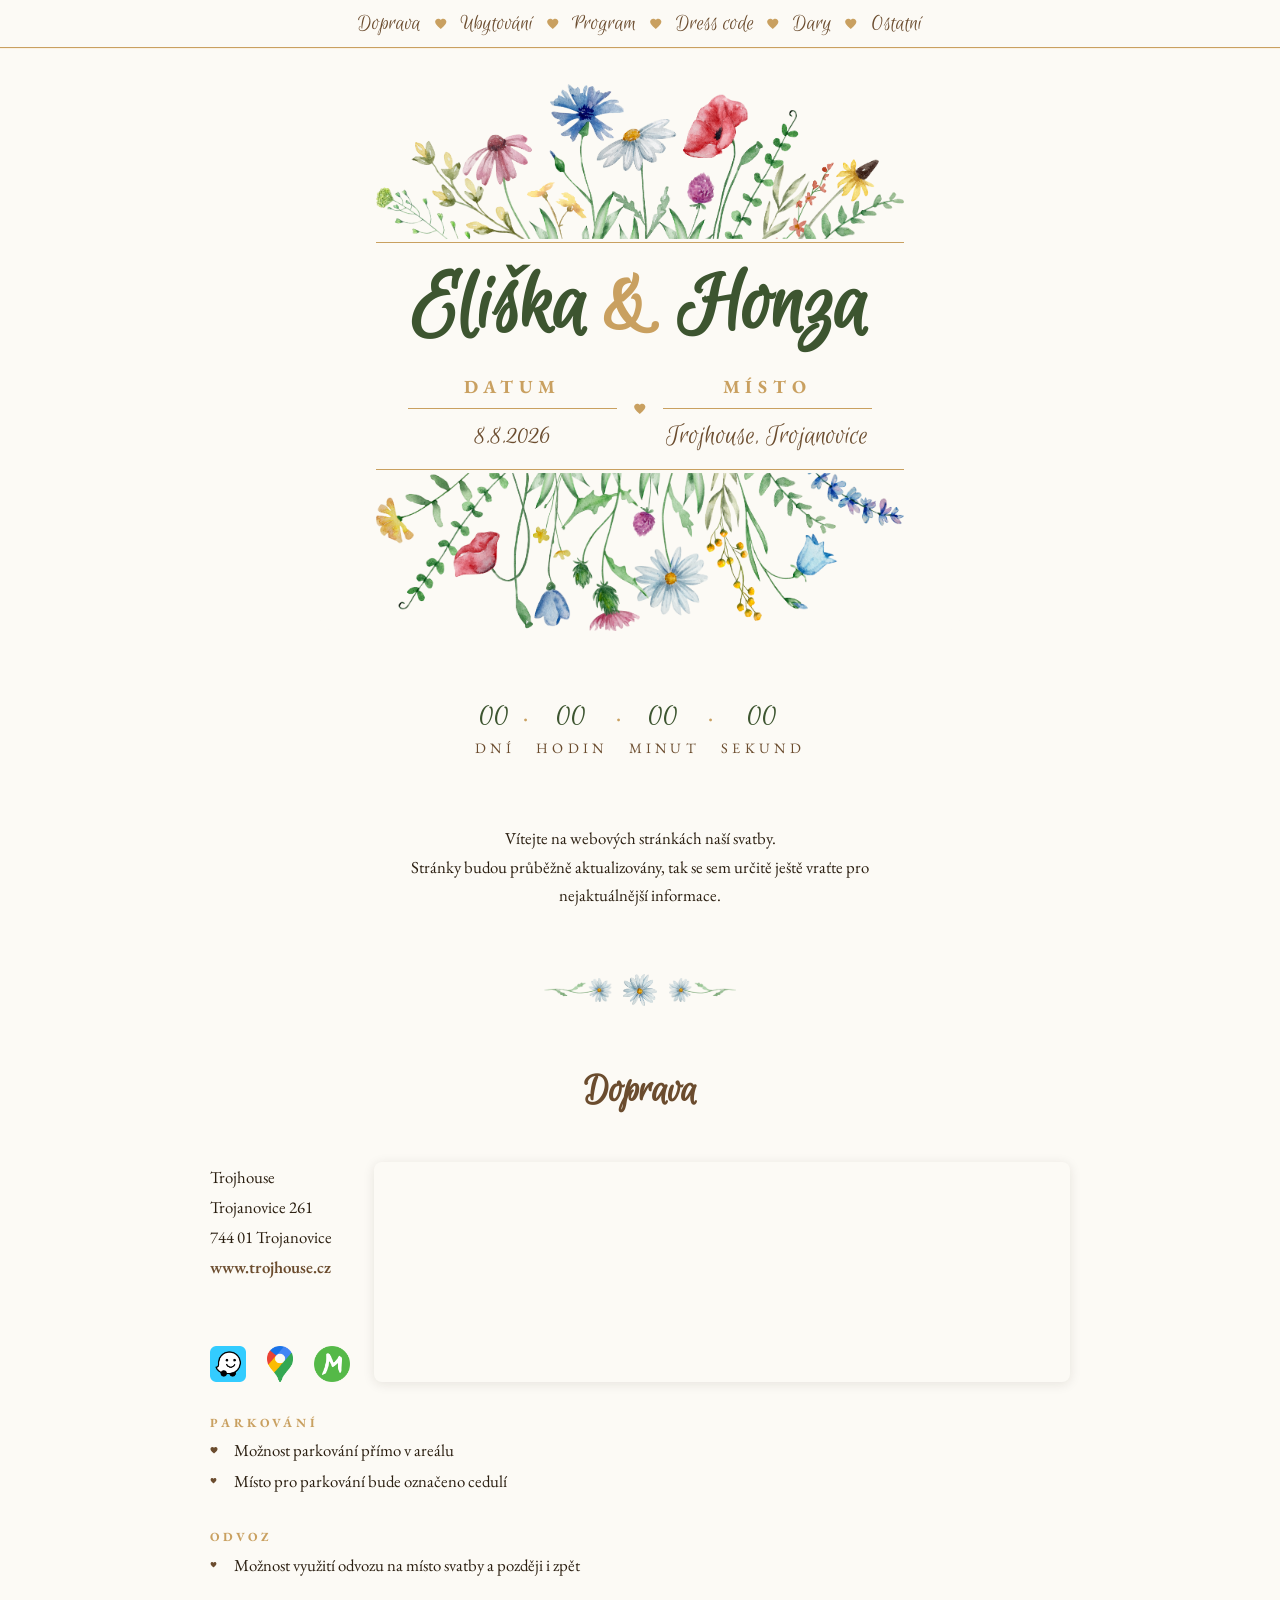
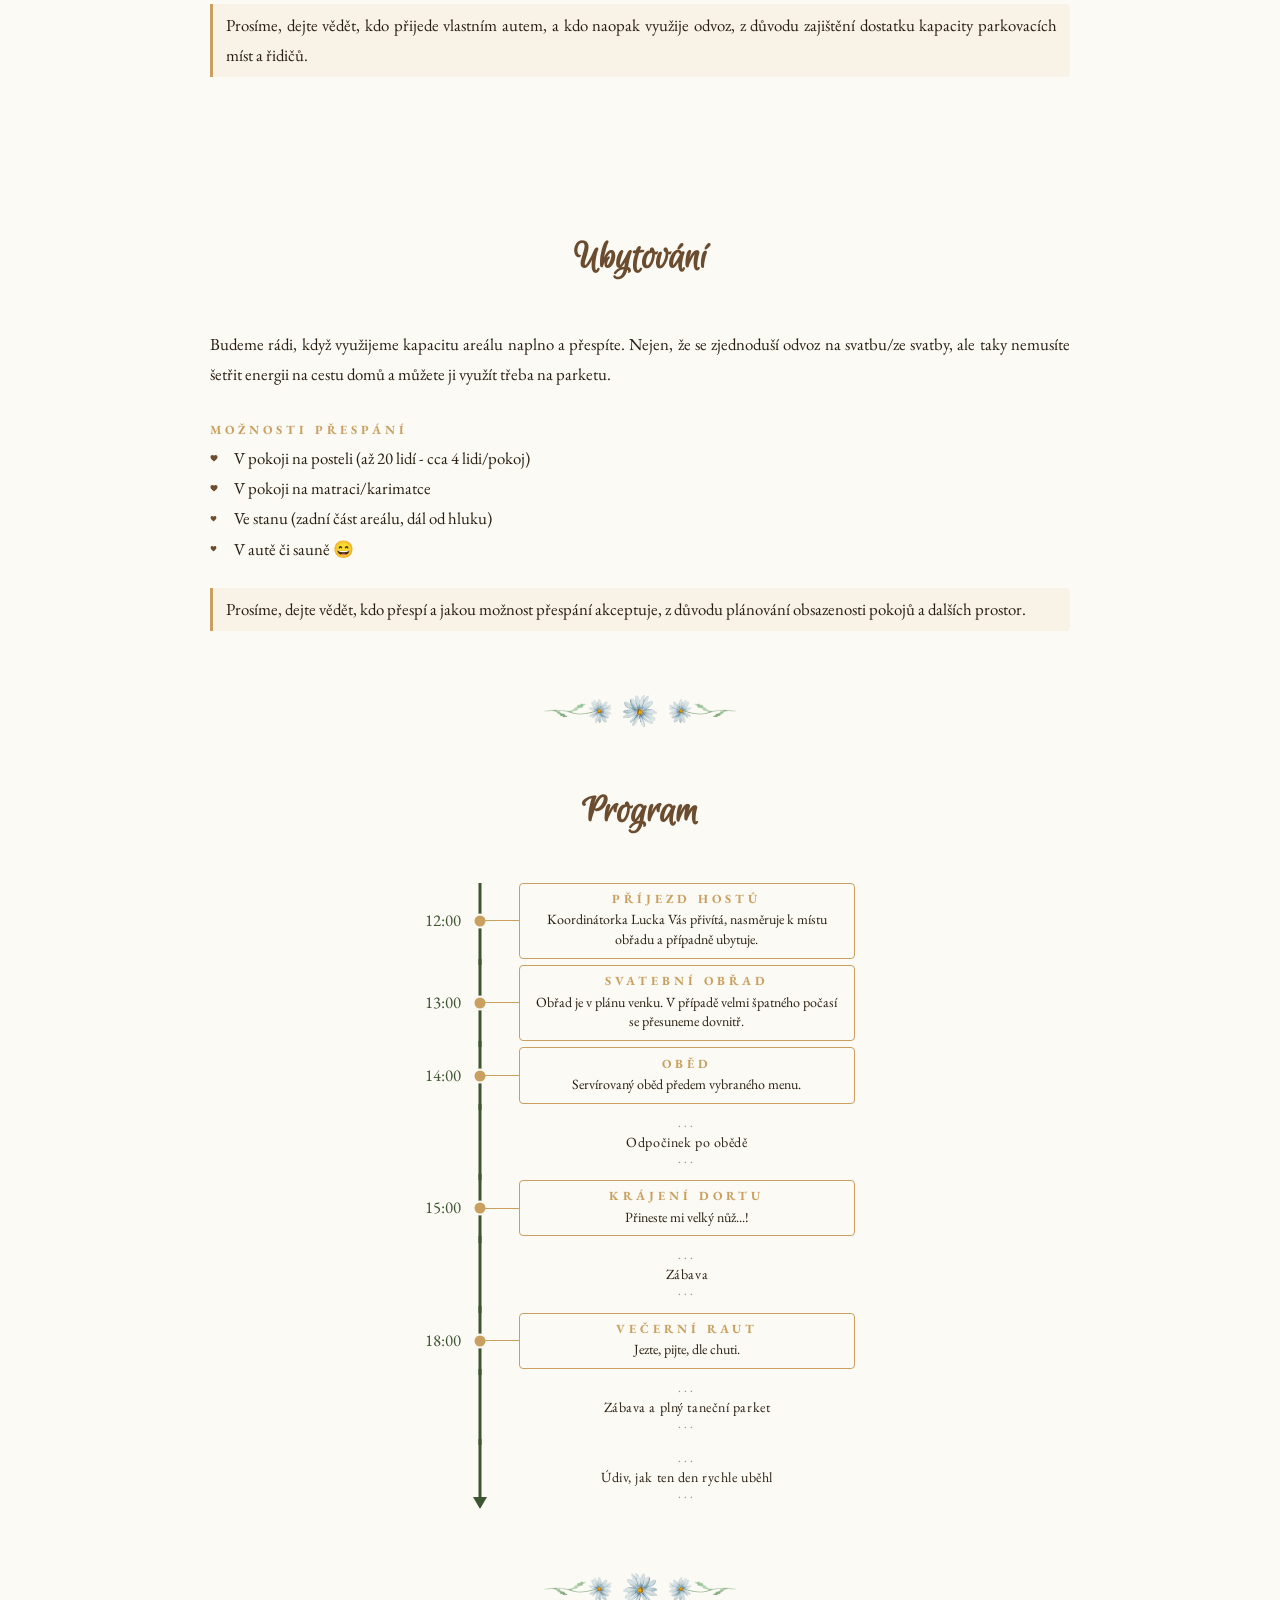
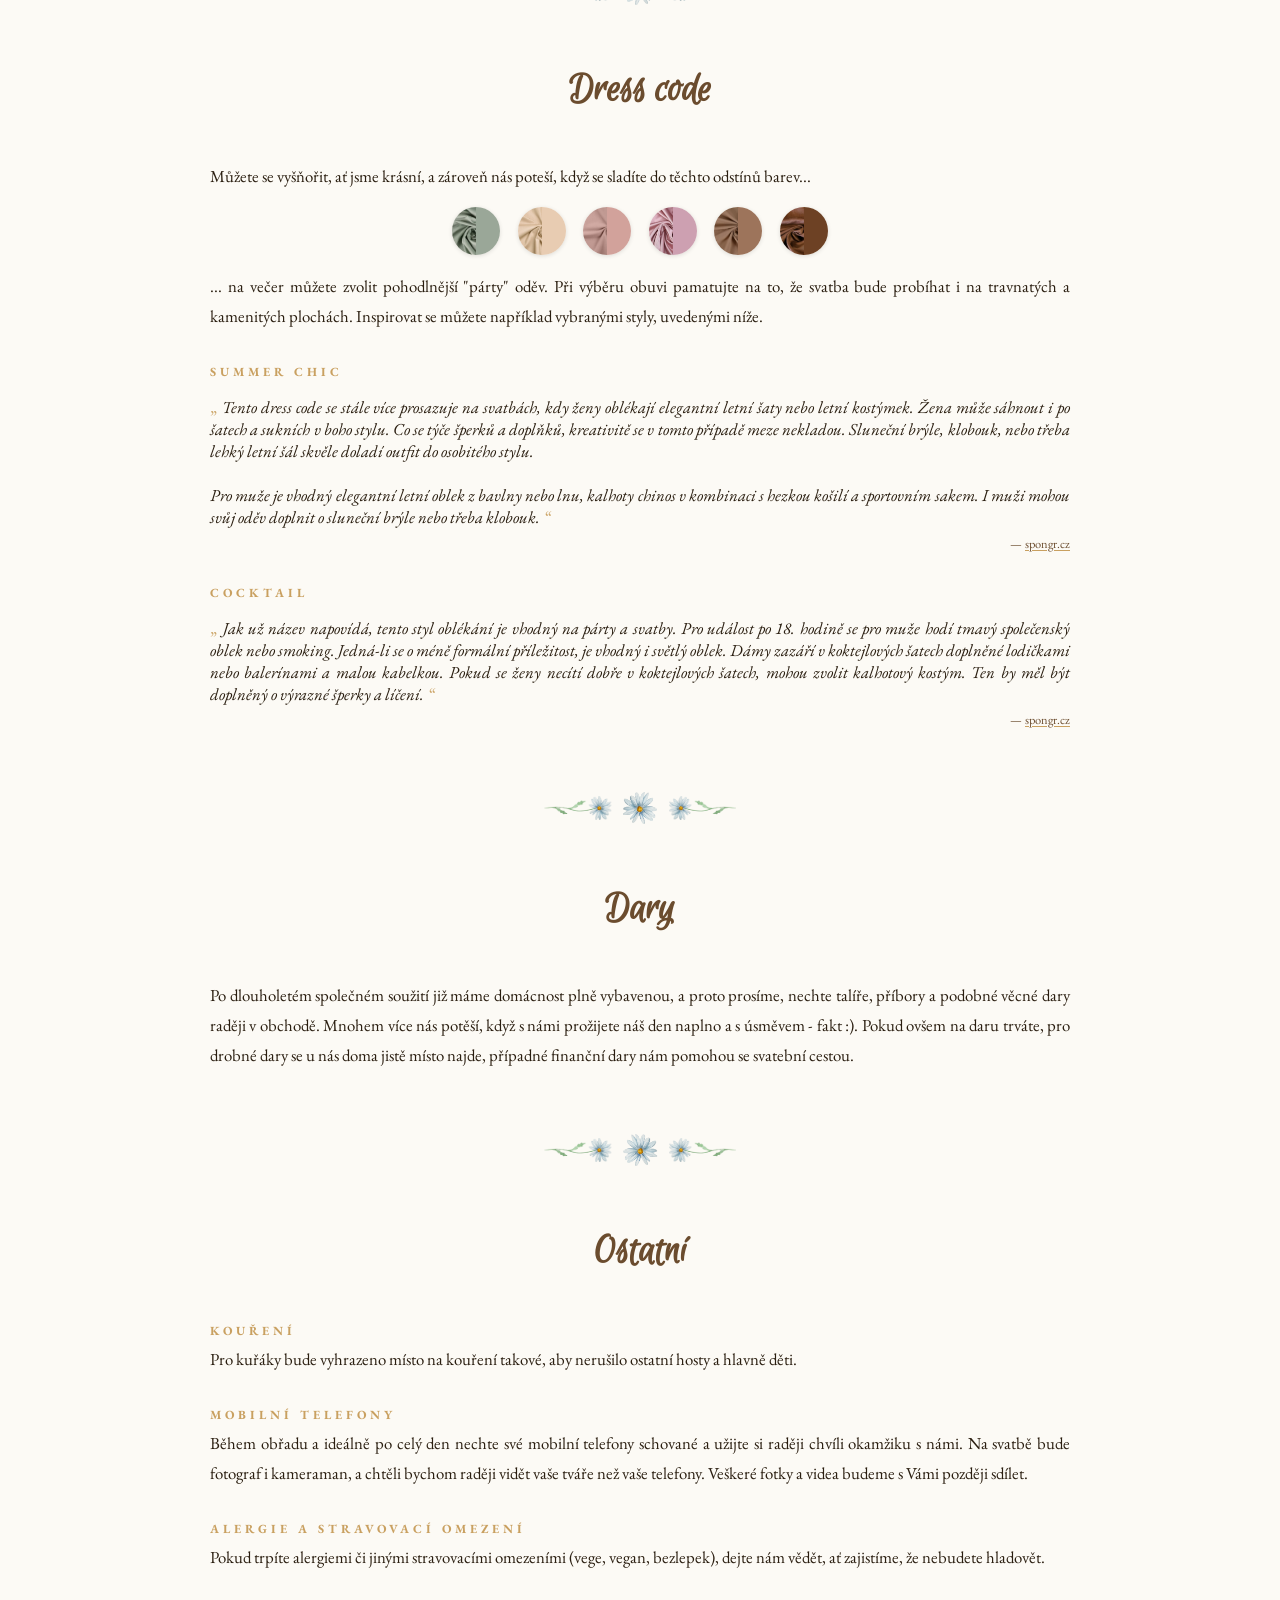
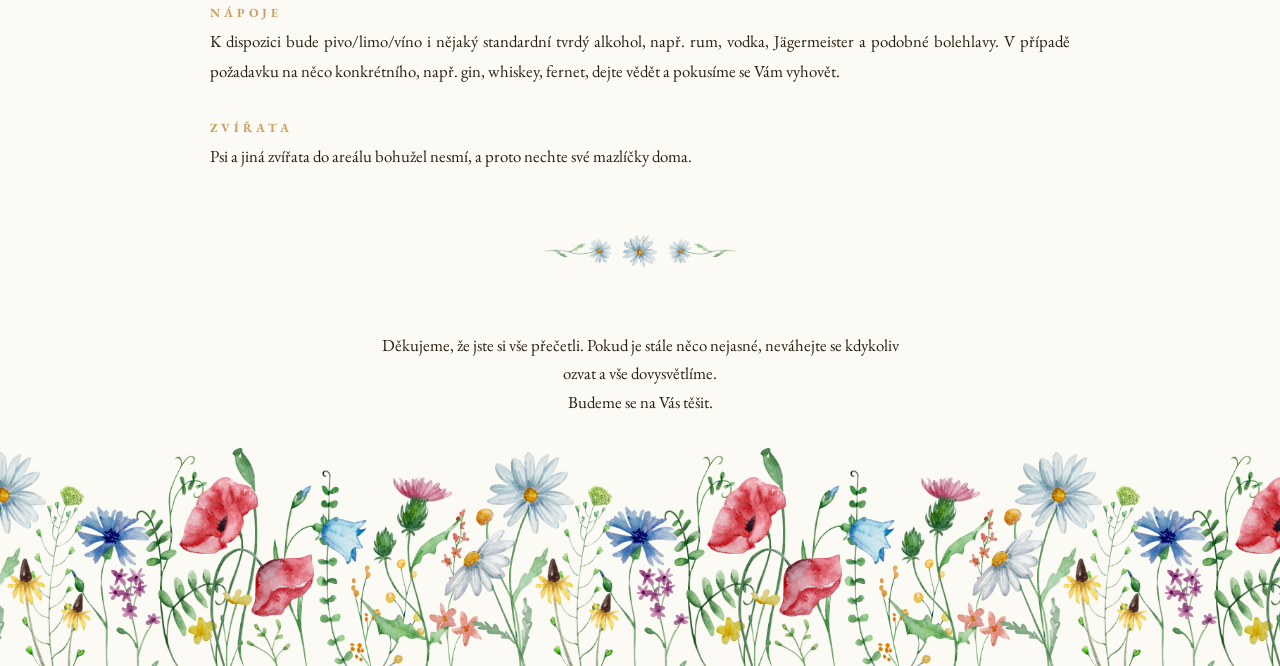
==== commit e2911bd3: "Added citations for the dress code" ====
--- a/index.html
+++ b/index.html
@@ -372,6 +372,45 @@
   background: var(--cream-dark);
   border-radius: 0 4px 4px 0;
 }
+.citation {
+  font-family: 'EB Garamond', serif;
+  font-size: 1.05rem;
+  font-style: italic;
+  margin-top: 1.0rem;
+  text-align: justify;
+  padding: 0 0rem;
+}
+.citation::before {
+  content: '\201E';
+  color: var(--gold);
+  font-style: normal;
+  margin-right: 0.1em;
+}
+.citation::after {
+  content: '\201C';
+  color: var(--gold);
+  font-style: normal;
+  margin-left: 0.1em;
+}
+.citation-source {
+  display: block;
+  font-family: 'EB Garamond', serif;
+  font-size: 0.78rem;
+  font-style: normal;
+  color: var(--earth);
+  margin-top: 0.4rem;
+  text-align: right;
+}
+.citation-source::before {
+  content: '— ';
+}
+.citation-source a {
+  color: inherit;
+  text-decoration: underline;
+  text-underline-offset: 2px;
+  text-decoration-color: var(--gold);
+}
+.citation-source a:hover { color: var(--gold); }
 .subsec-list {
   font-family: 'EB Garamond', serif;
   font-size: 1.05rem; line-height: 1.8; color: var(--text);
@@ -1014,7 +1053,23 @@
           <span class="dc-swatch" style="background: linear-gradient(to right, transparent 50%, #6D4124 50%), url('img/dc4.jpeg') center / cover;"></span>
         </div>
       </div>
-      <p class="subsec-text">... na večer můžete zvolit pohodlnější "párty" oděv.<br>Při výběru obuvi pamatujte na to, že svatba bude probíhat i na travnatých a kamenitých plochách.</p>
+      <p class="subsec-text">... na večer můžete zvolit pohodlnější "párty" oděv. Při výběru obuvi pamatujte na to, že svatba bude probíhat i na travnatých a kamenitých plochách. 
+        Inspirovat se můžete například vybranými styly, uvedenými níže.</p>
+    <div>
+      <h2 class="subsec-title">Summer chic</h2>
+      <blockquote class="citation">
+          Tento dress code se stále více prosazuje na svatbách, kdy ženy oblékají elegantní letní šaty nebo letní kostýmek. Žena může sáhnout i po šatech a sukních v boho stylu. Co se týče šperků a doplňků, kreativitě se v tomto případě meze nekladou. Sluneční brýle, klobouk, nebo třeba lehký letní šál skvěle doladí outfit do osobitého stylu.
+          <br><br>
+          Pro muže je vhodný elegantní letní oblek z bavlny nebo lnu, kalhoty chinos v kombinaci s hezkou košilí a sportovním sakem. I muži mohou svůj oděv doplnit o sluneční brýle nebo třeba klobouk.
+      </blockquote>
+      <cite class="citation-source"><a href="https://www.spongr.cz/blog/dress-code-znate-druhy-kodexu-oblekani/#summer-chic" target="_blank" rel="noopener">spongr.cz</a></cite>
+    </div> 
+    <div>
+      <h2 class="subsec-title">Cocktail</h2>
+      <blockquote class="citation">
+        Jak už název napovídá, tento styl oblékání je vhodný na párty a svatby. Pro událost po 18. hodině se pro muže hodí tmavý společenský oblek nebo smoking. Jedná-li se o méně formální příležitost, je vhodný i světlý oblek. Dámy zazáří v koktejlových šatech doplněné lodičkami nebo balerínami a malou kabelkou. Pokud se ženy necítí dobře v koktejlových šatech, mohou zvolit kalhotový kostým. Ten by měl být doplněný o výrazné šperky a líčení.        </blockquote>
+      <cite class="citation-source"><a href="https://www.spongr.cz/blog/dress-code-znate-druhy-kodexu-oblekani/#coctail" target="_blank" rel="noopener">spongr.cz</a></cite>
+    </div>    
     </div>
     </div>
   </div>
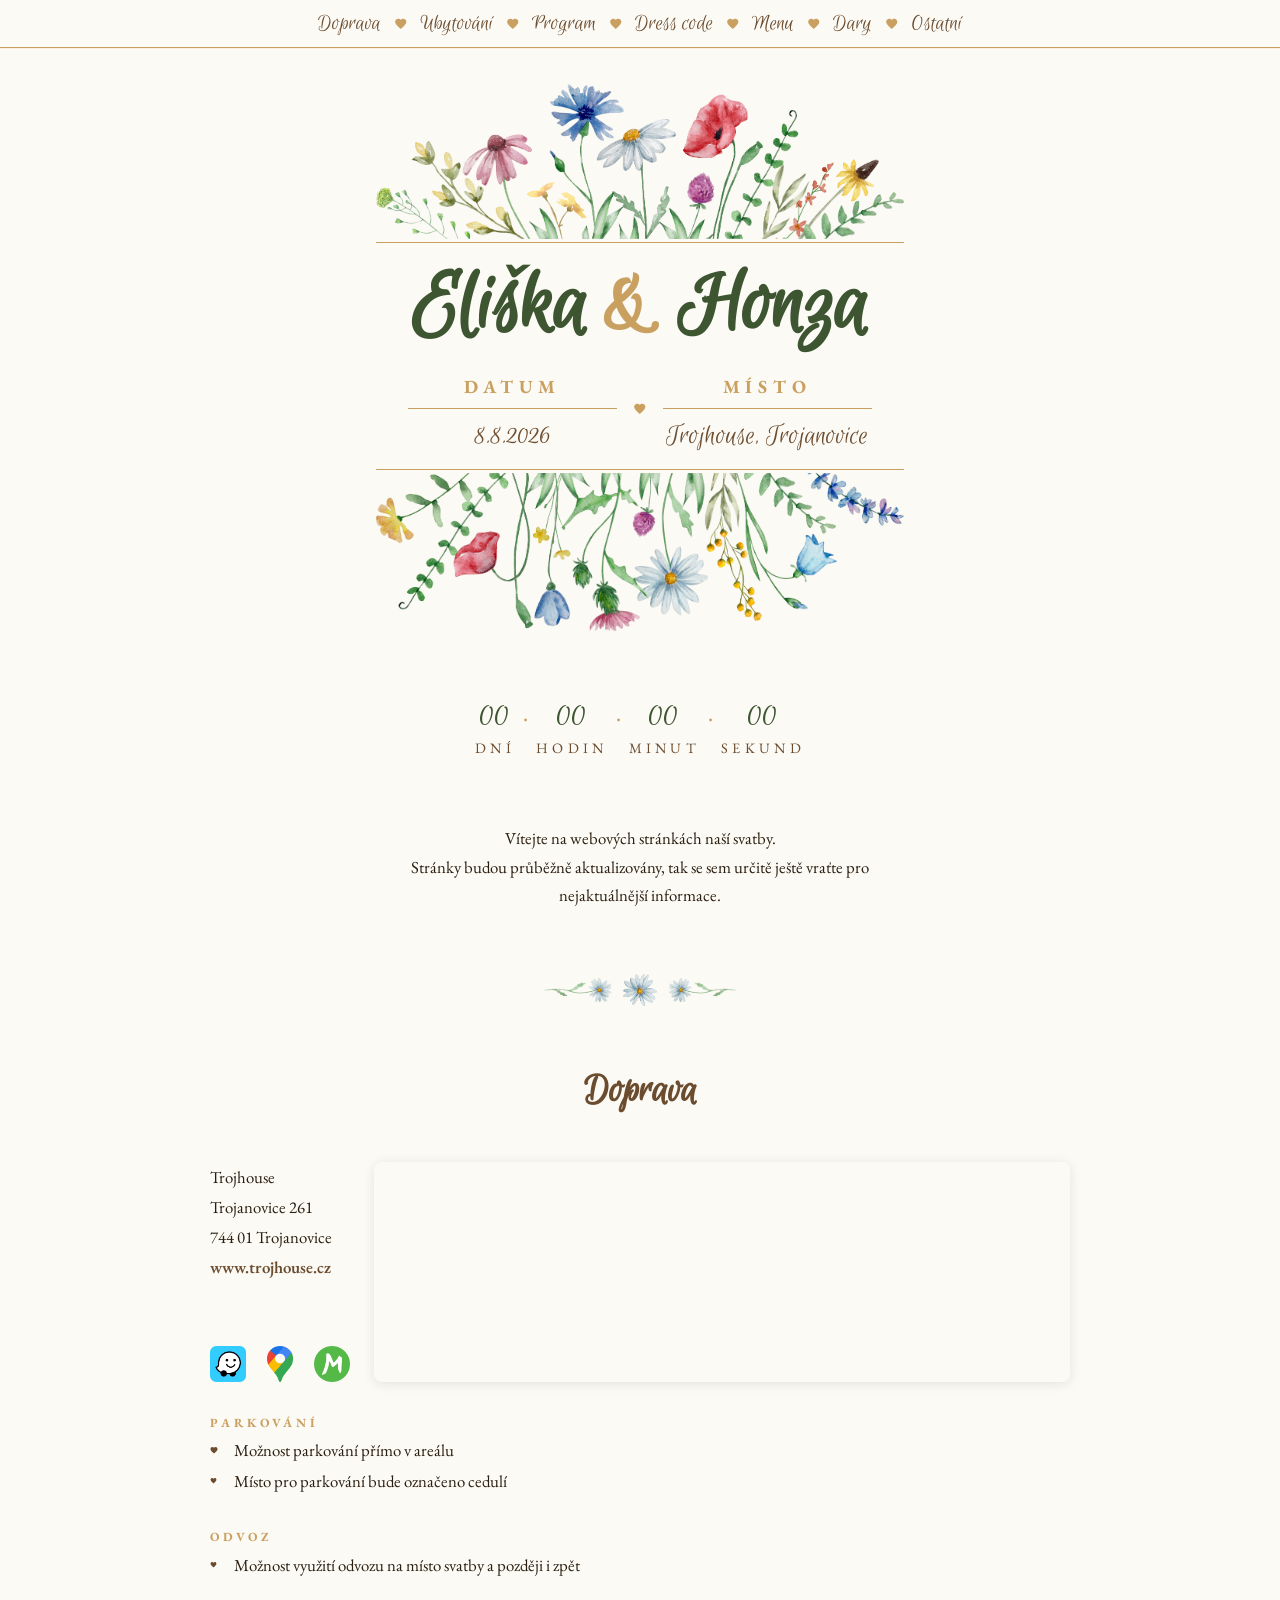
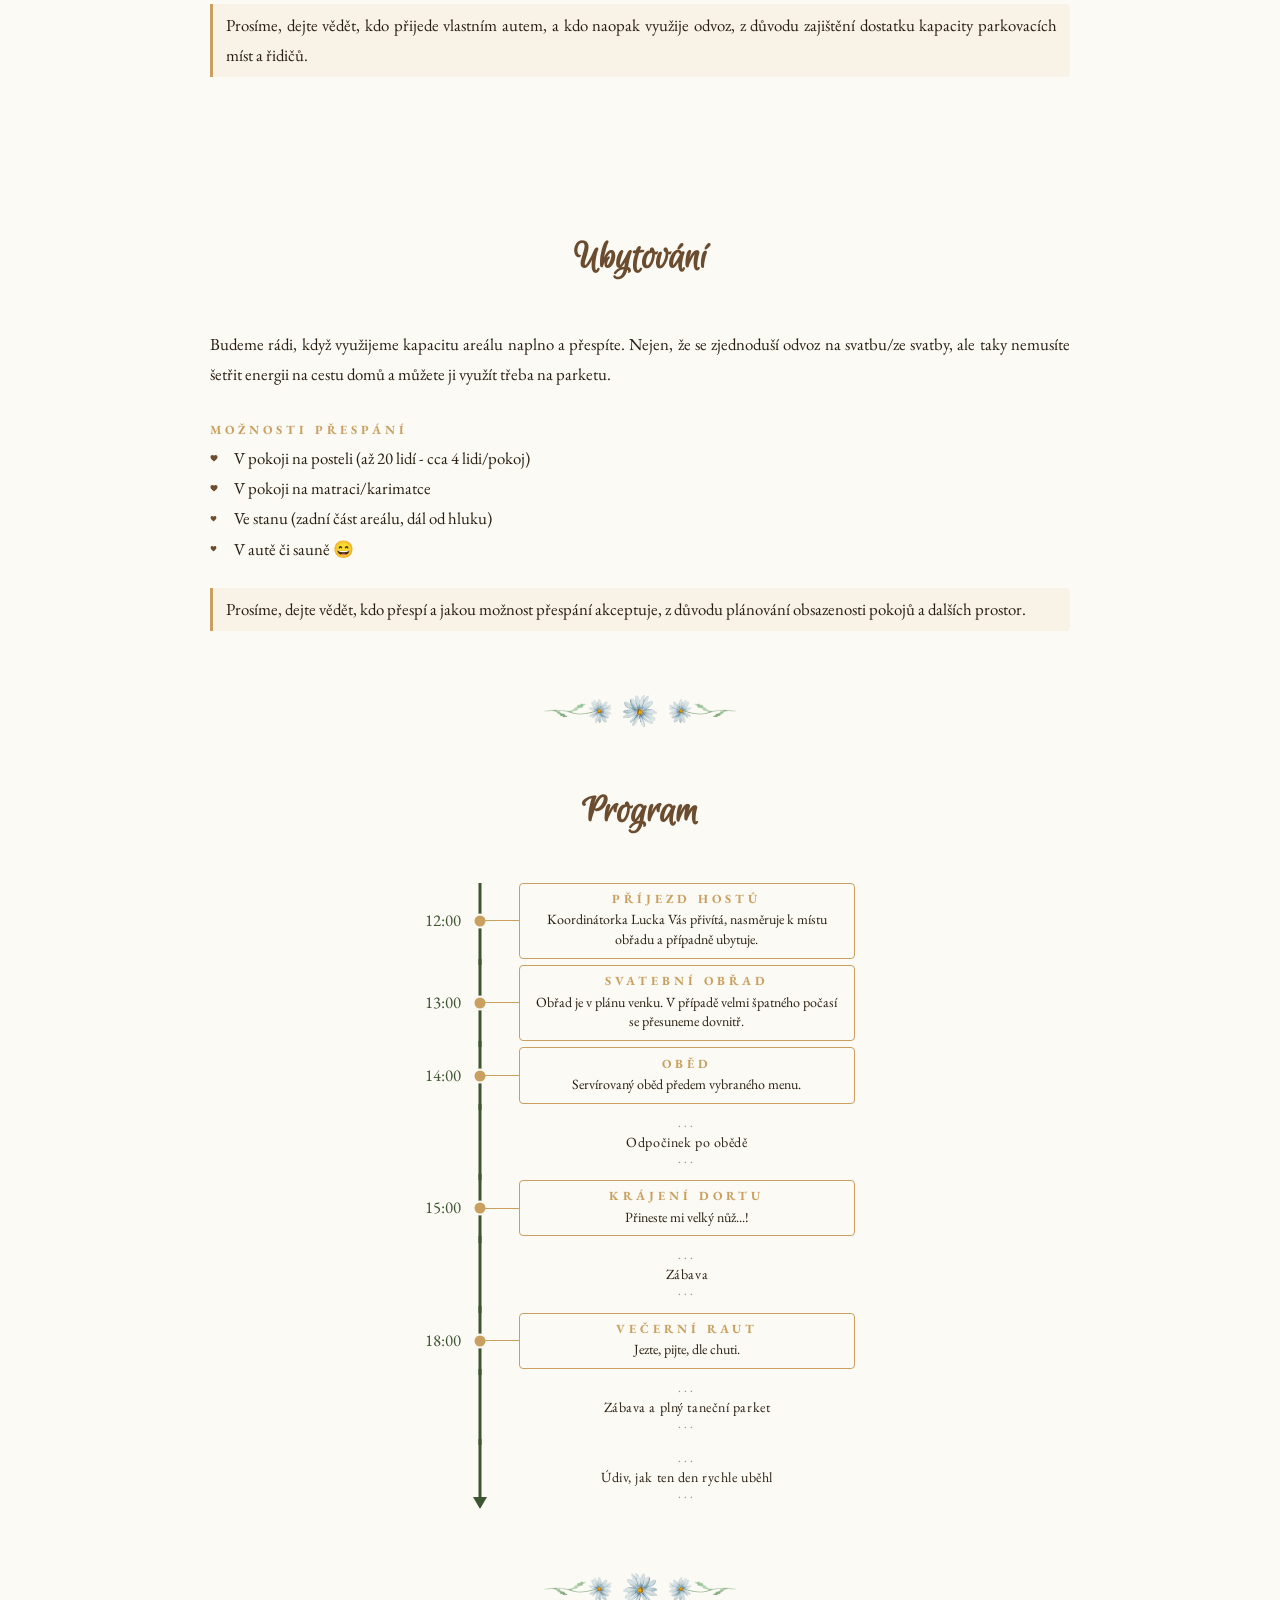
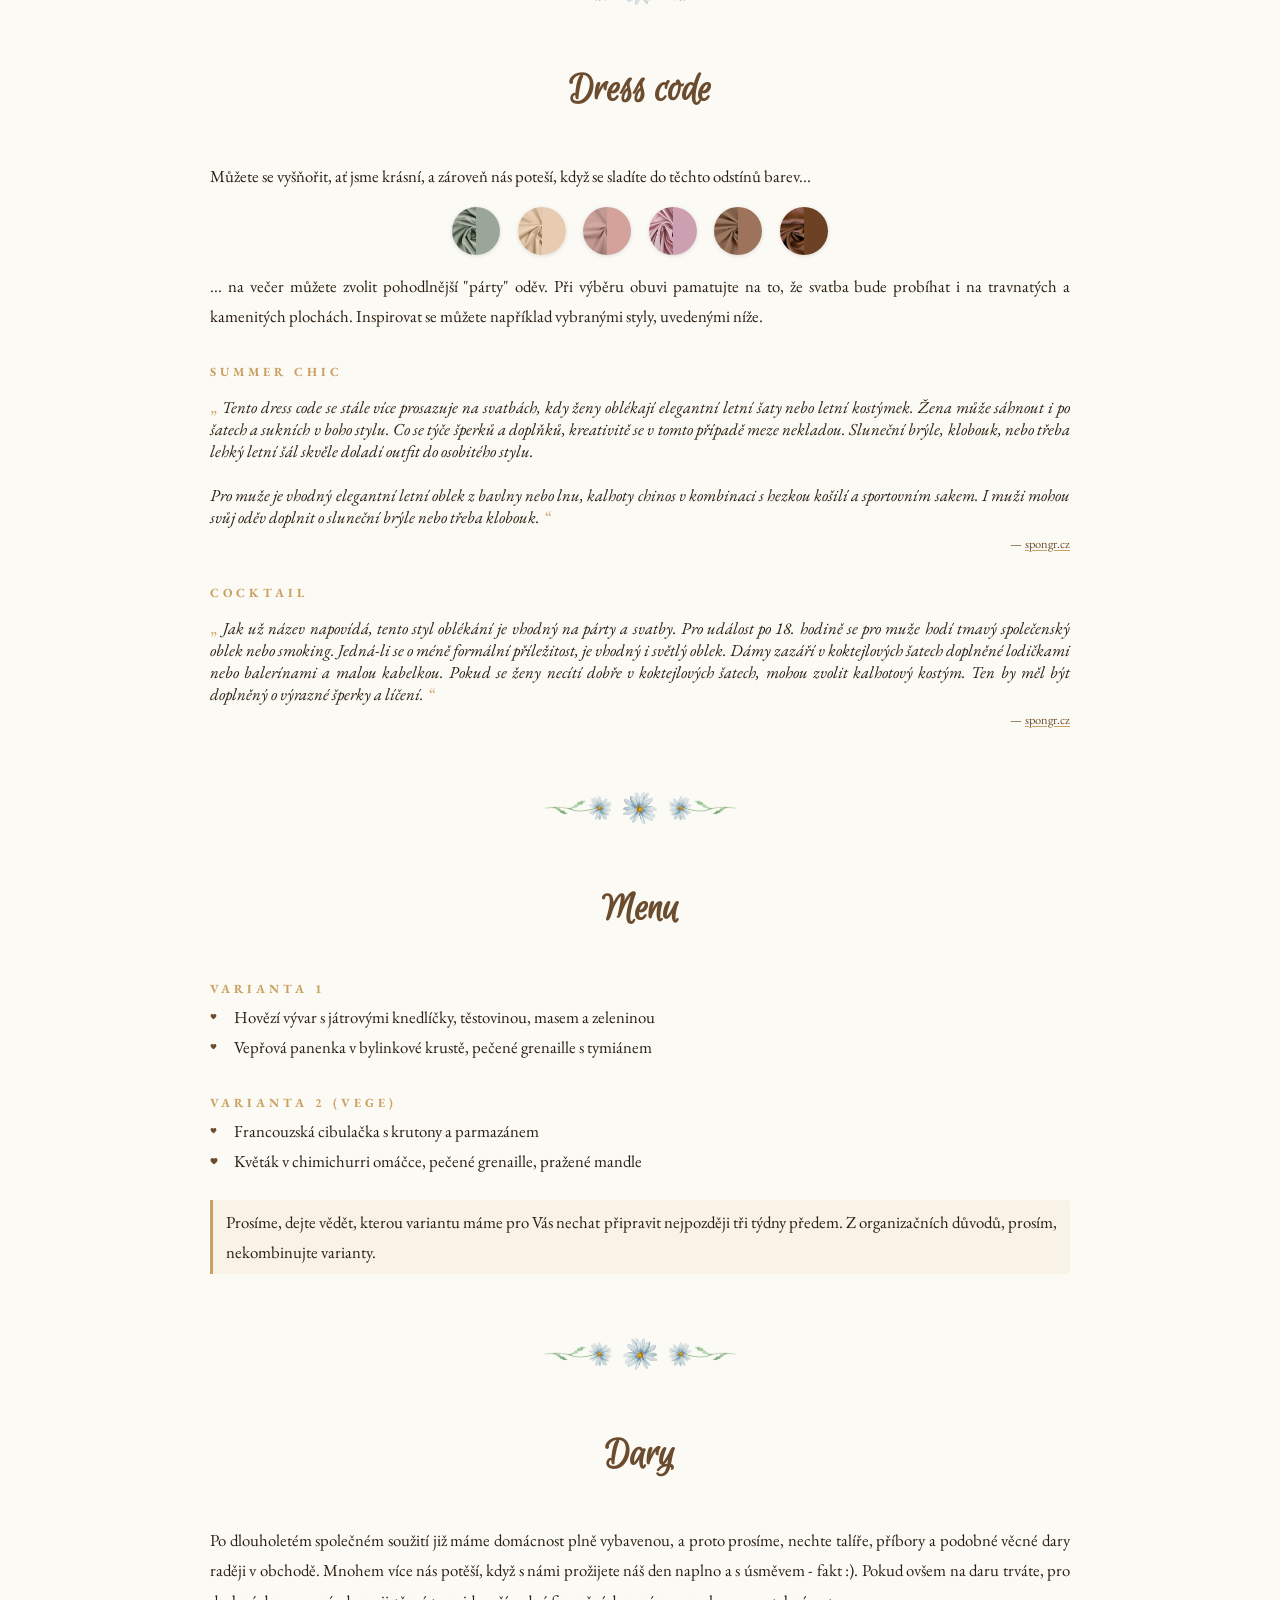
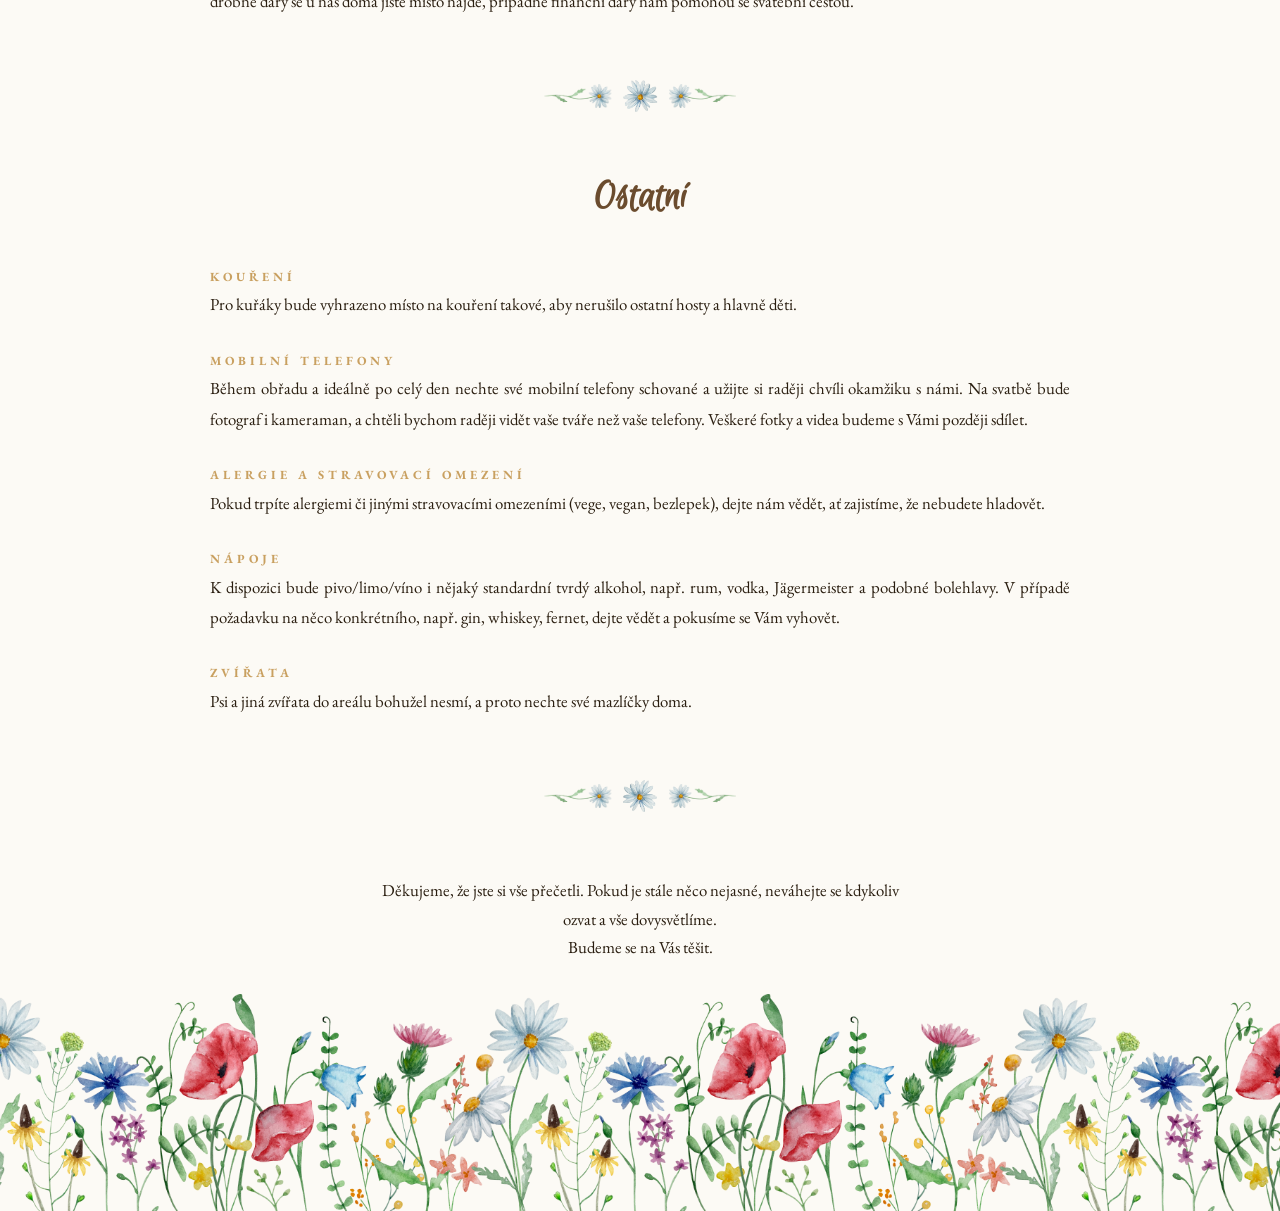
==== commit 4f2e4fb4: "Added menu section" ====
--- a/index.html
+++ b/index.html
@@ -758,6 +758,13 @@
     <!-- Dress code -->
     <button class="nav-tile" data-target="dresscode">
       <span class="nav-tile-label">Dress code</span>
+    </button>
+
+    <span class="nav-heart"><svg xmlns="http://www.w3.org/2000/svg" viewBox="0 0 24 24" fill="currentColor" aria-hidden="true"><path d="M12 21.35l-1.45-1.32C5.4 15.36 2 12.28 2 8.5 2 5.42 4.42 3 7.5 3c1.74 0 3.41.81 4.5 2.09C13.09 3.81 14.76 3 16.5 3 19.58 3 22 5.42 22 8.5c0 3.78-3.4 6.86-8.55 11.54L12 21.35z"/></svg></span>
+
+    <!-- Menu -->
+    <button class="nav-tile" data-target="menu">
+      <span class="nav-tile-label">Menu</span>
     </button>
 
     <span class="nav-heart"><svg xmlns="http://www.w3.org/2000/svg" viewBox="0 0 24 24" fill="currentColor" aria-hidden="true"><path d="M12 21.35l-1.45-1.32C5.4 15.36 2 12.28 2 8.5 2 5.42 4.42 3 7.5 3c1.74 0 3.41.81 4.5 2.09C13.09 3.81 14.76 3 16.5 3 19.58 3 22 5.42 22 8.5c0 3.78-3.4 6.86-8.55 11.54L12 21.35z"/></svg></span>
@@ -1077,6 +1084,33 @@
 
 <div class="sec-divider reveal"><img class="sec-leaf" src="img/leafs.png" alt=""><img src="img/flower.png" alt=""><img class="sec-leaf" src="img/leafs.png" alt=""></div>
 
+<!-- ══════  MENU  ══════ -->
+<section class="section" id="menu">
+  <div class="sec-inner">
+    <div class="sec-body">
+      <div class="reveal">
+        <h2 class="sec-title"><i>Menu</i></h2>
+      </div>
+      <div class="reveal">
+        <h3 class="subsec-title">Varianta 1</h3>
+        <ul class="subsec-list">
+          <li>Hovězí vývar s játrovými knedlíčky, těstovinou, masem a zeleninou</li>
+          <li>Vepřová panenka v bylinkové krustě, pečené grenaille s tymiánem</li>
+        </ul>
+
+        <h3 class="subsec-title">Varianta 2 (vege)</h3>
+        <ul class="subsec-list">
+          <li>Francouzská cibulačka s krutony a parmazánem</li>
+          <li>Květák v chimichurri omáčce, pečené grenaille, pražené mandle</li>
+        </ul>
+        <p class="subsec-note">Prosíme, dejte vědět, kterou variantu máme pro Vás nechat připravit nejpozději tři týdny předem. Z organizačních důvodů, prosím, nekombinujte varianty.</p>
+      </div>
+    </div>
+  </div>
+</section>
+
+<div class="sec-divider flip reveal"><img class="sec-leaf" src="img/leafs.png" alt=""><img src="img/flower.png" alt=""><img class="sec-leaf" src="img/leafs.png" alt=""></div>
+
 <!-- ══════  05 — DARY  ══════ -->
 <section class="section" id="dary">
   <div class="sec-inner">
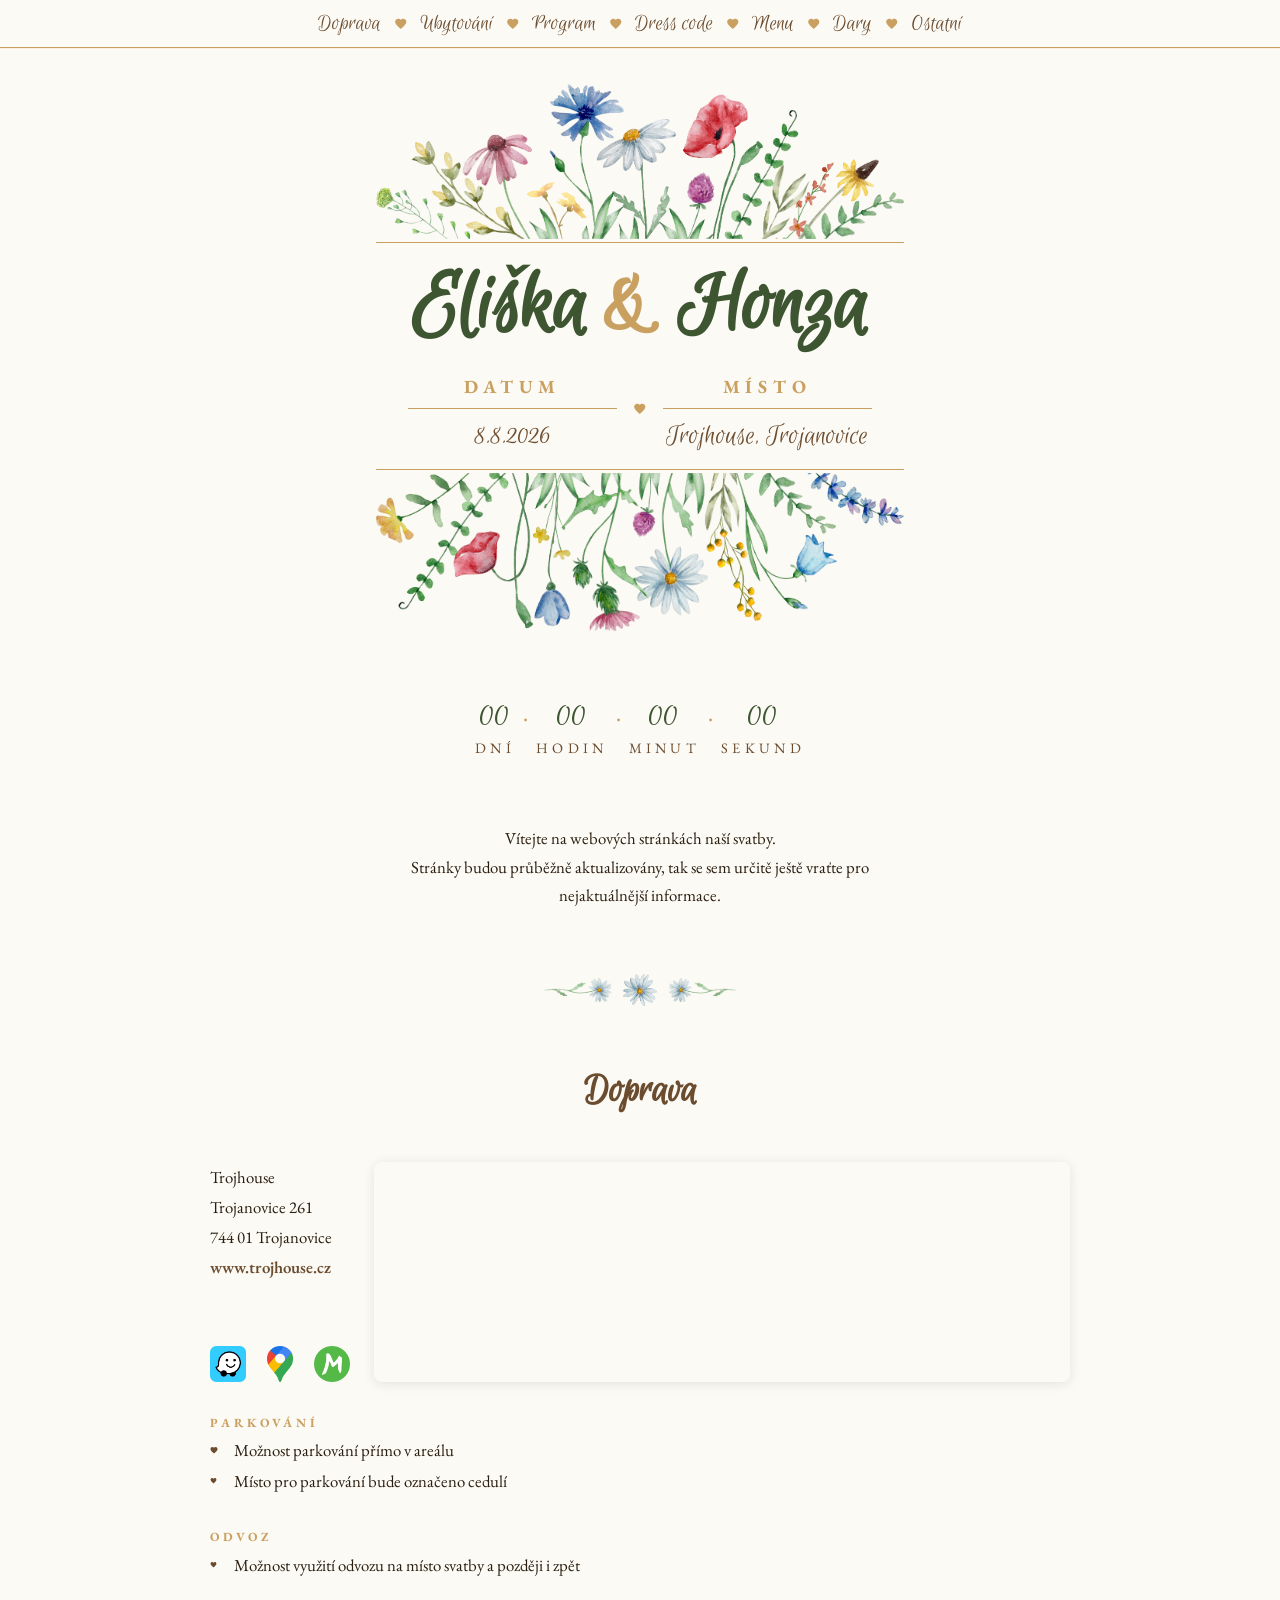
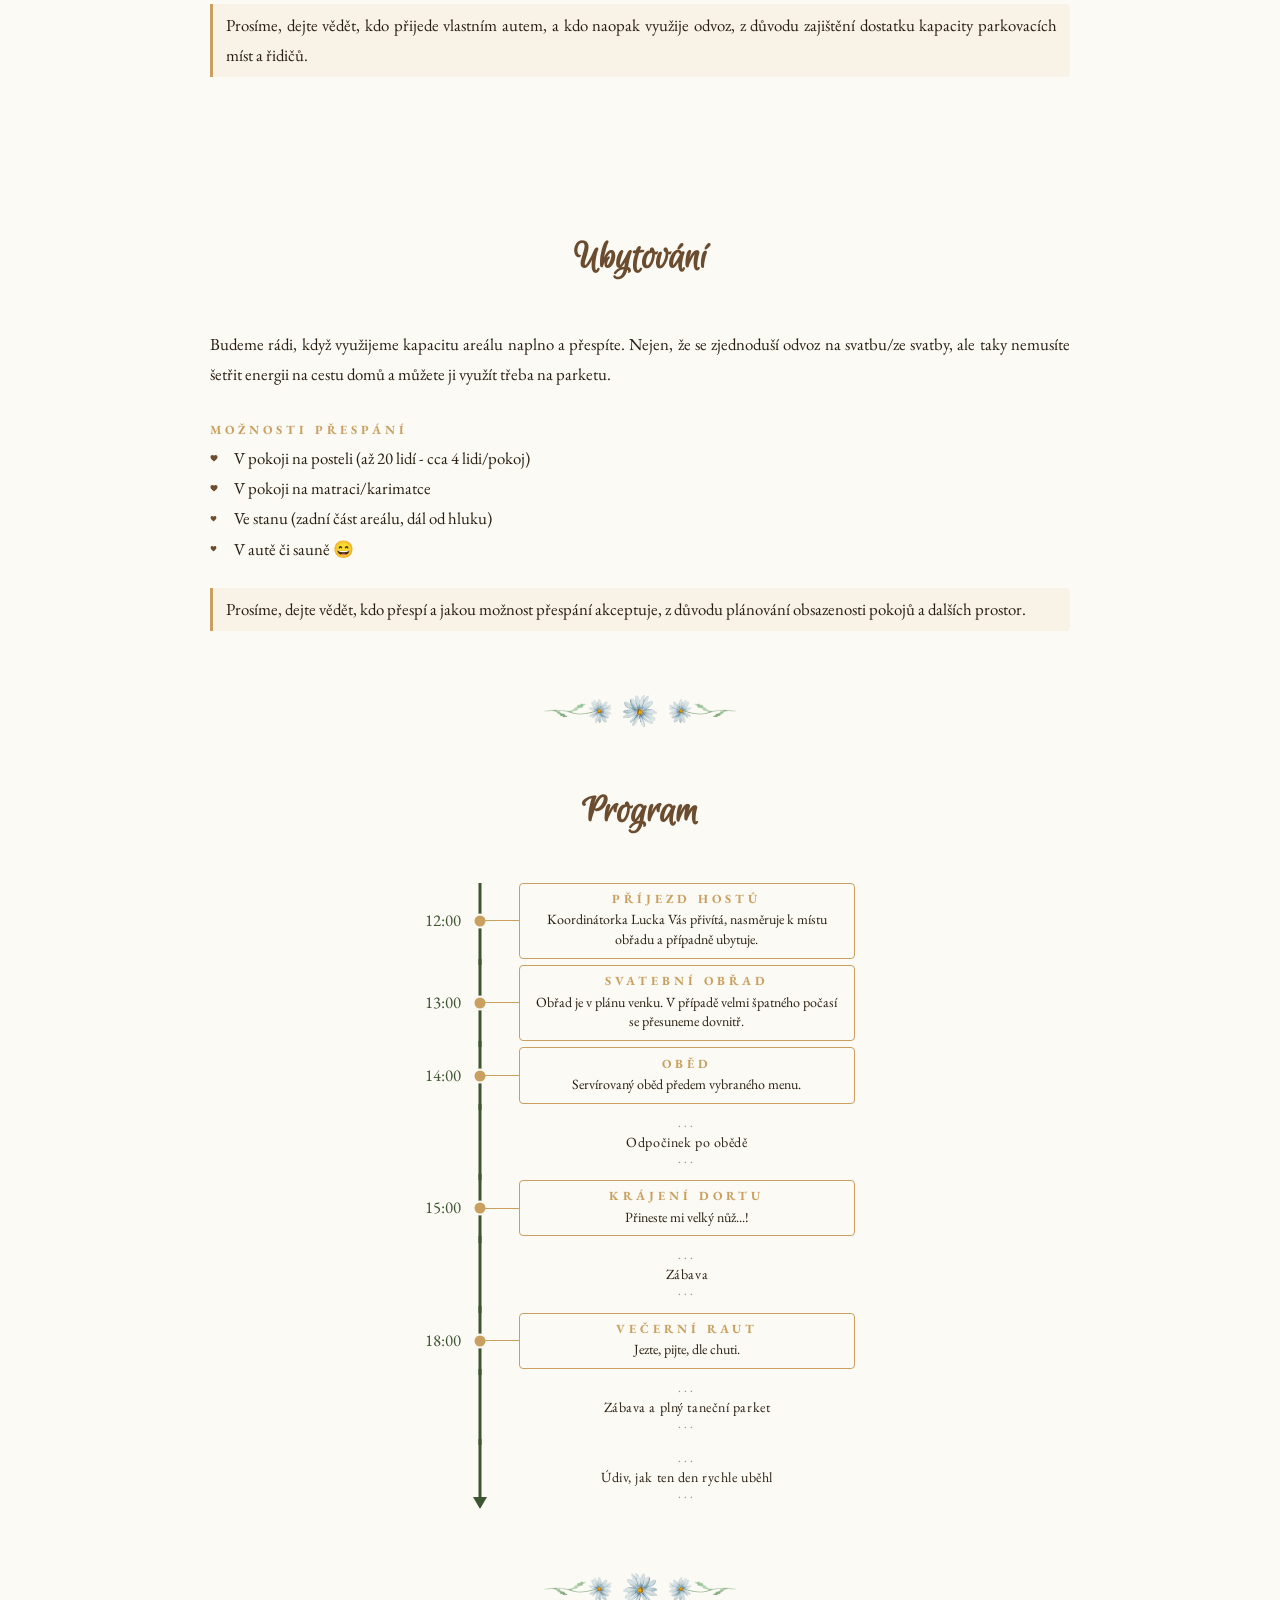
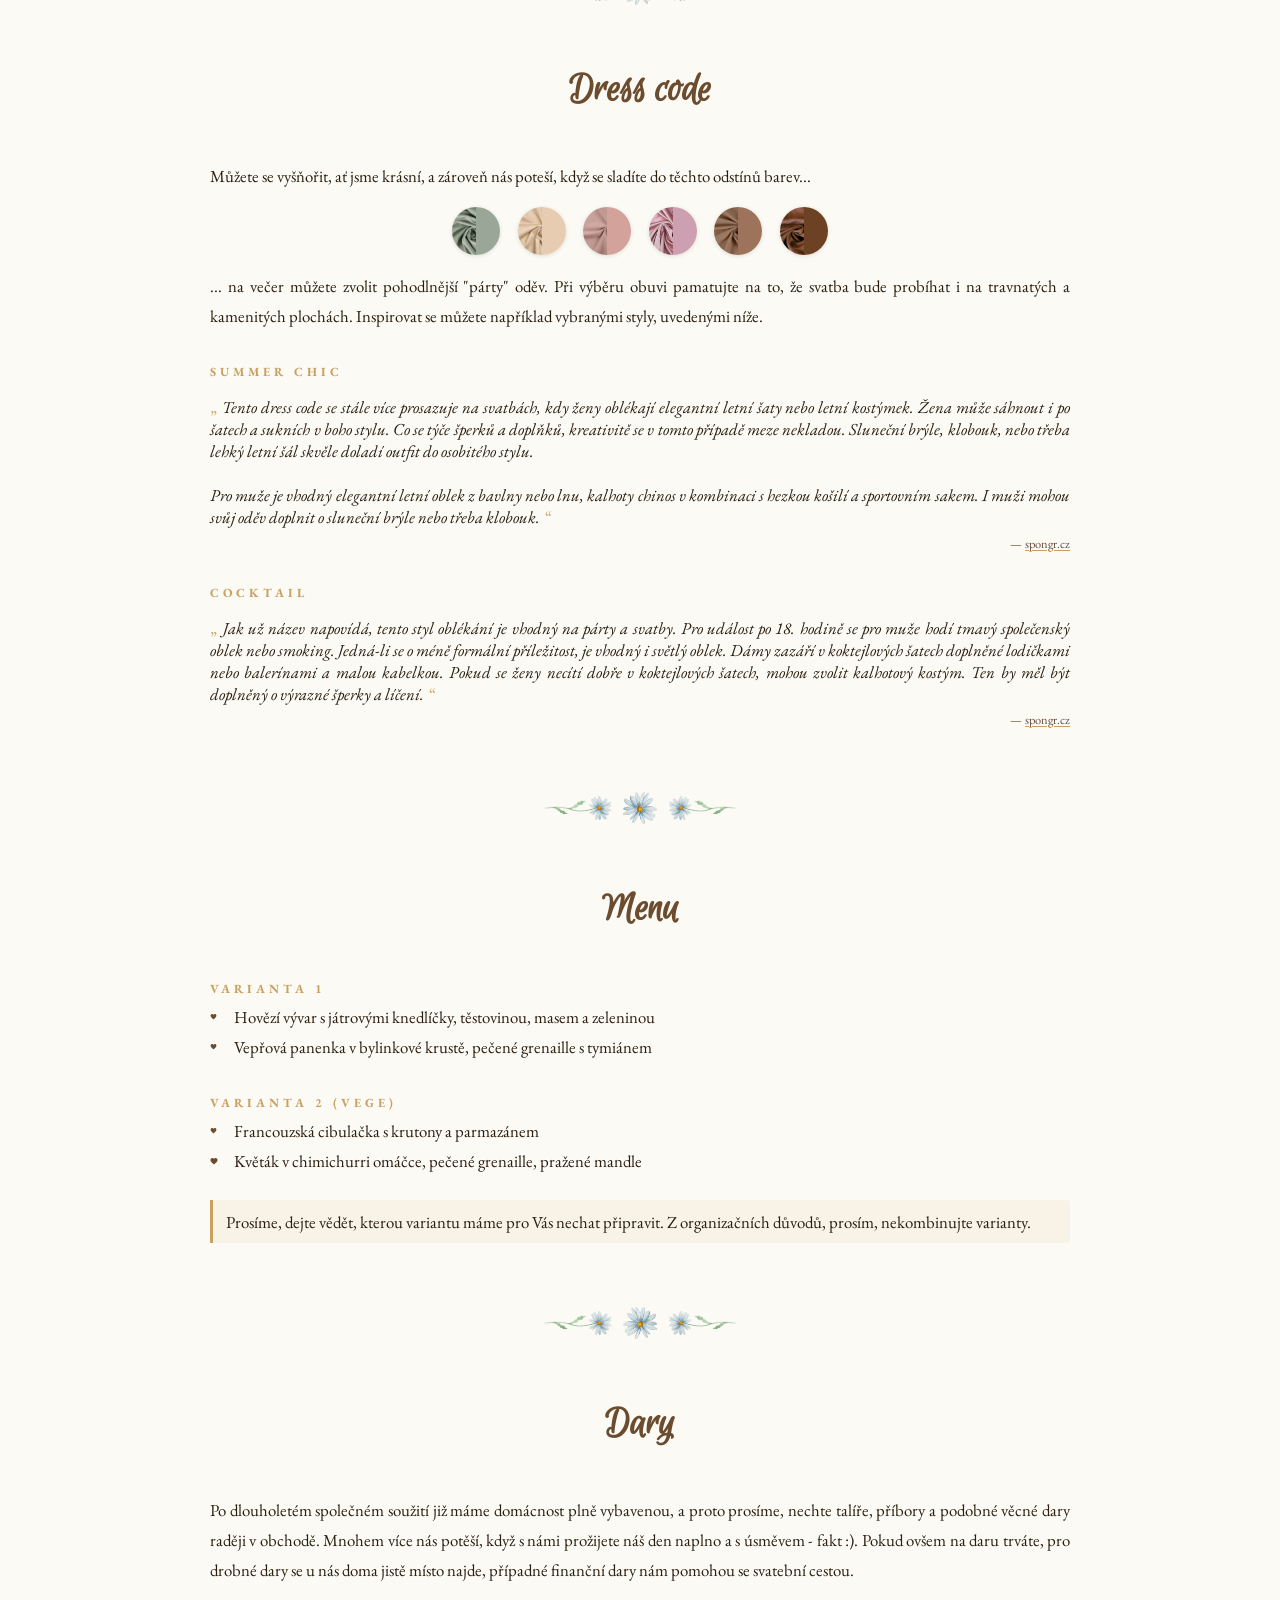
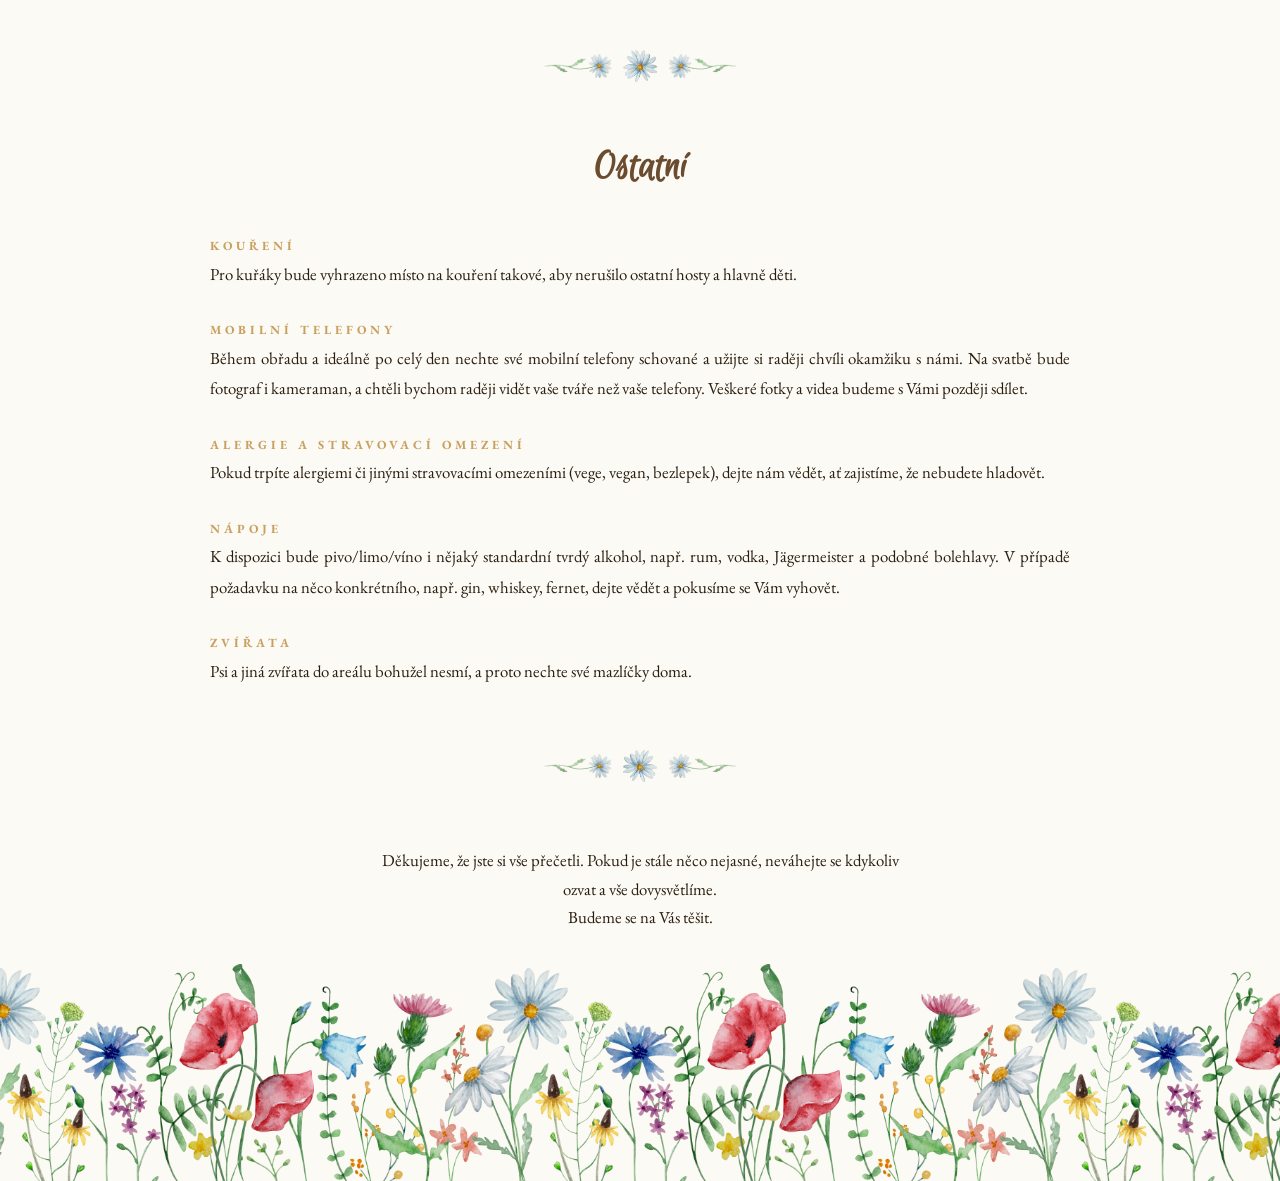
==== commit 787a9740: "Updated menu warning" ====
--- a/index.html
+++ b/index.html
@@ -1103,7 +1103,7 @@
           <li>Francouzská cibulačka s krutony a parmazánem</li>
           <li>Květák v chimichurri omáčce, pečené grenaille, pražené mandle</li>
         </ul>
-        <p class="subsec-note">Prosíme, dejte vědět, kterou variantu máme pro Vás nechat připravit nejpozději tři týdny předem. Z organizačních důvodů, prosím, nekombinujte varianty.</p>
+        <p class="subsec-note">Prosíme, dejte vědět, kterou variantu máme pro Vás nechat připravit. Z organizačních důvodů, prosím, nekombinujte varianty.</p>
       </div>
     </div>
   </div>
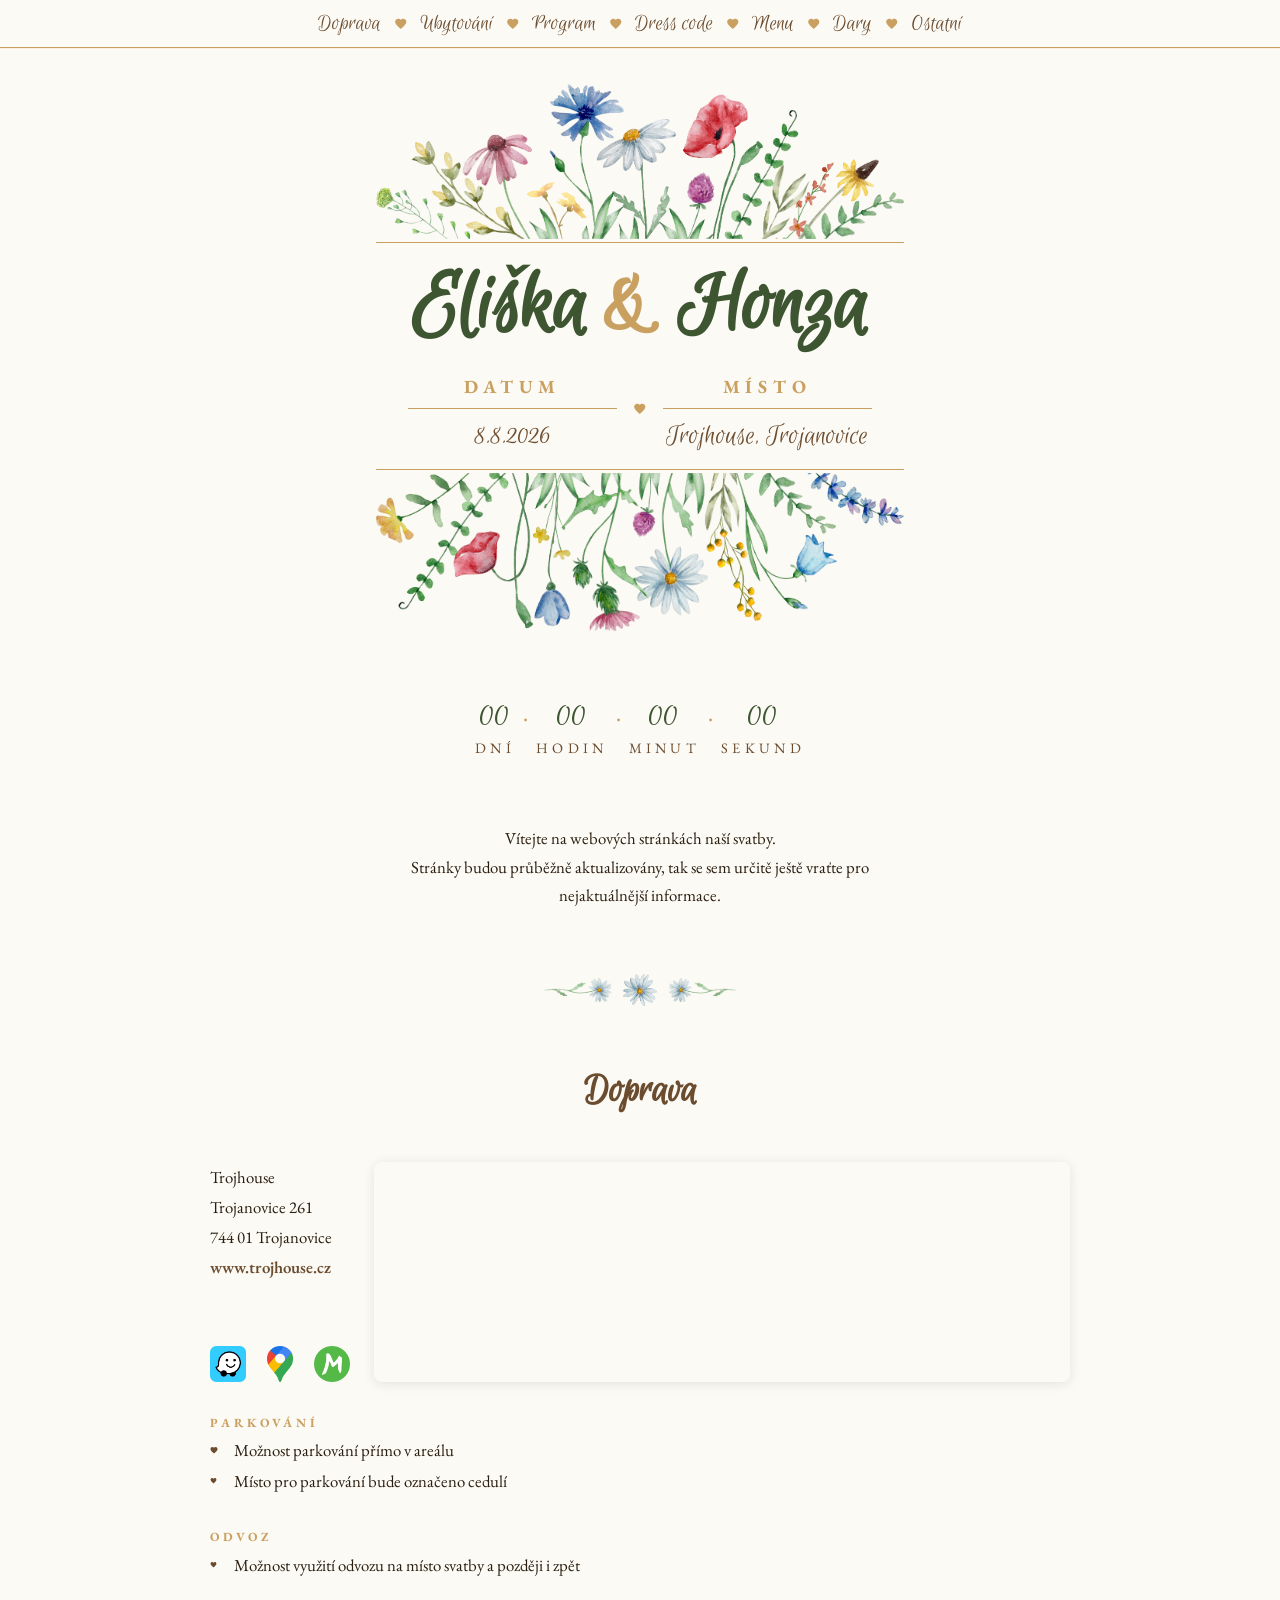
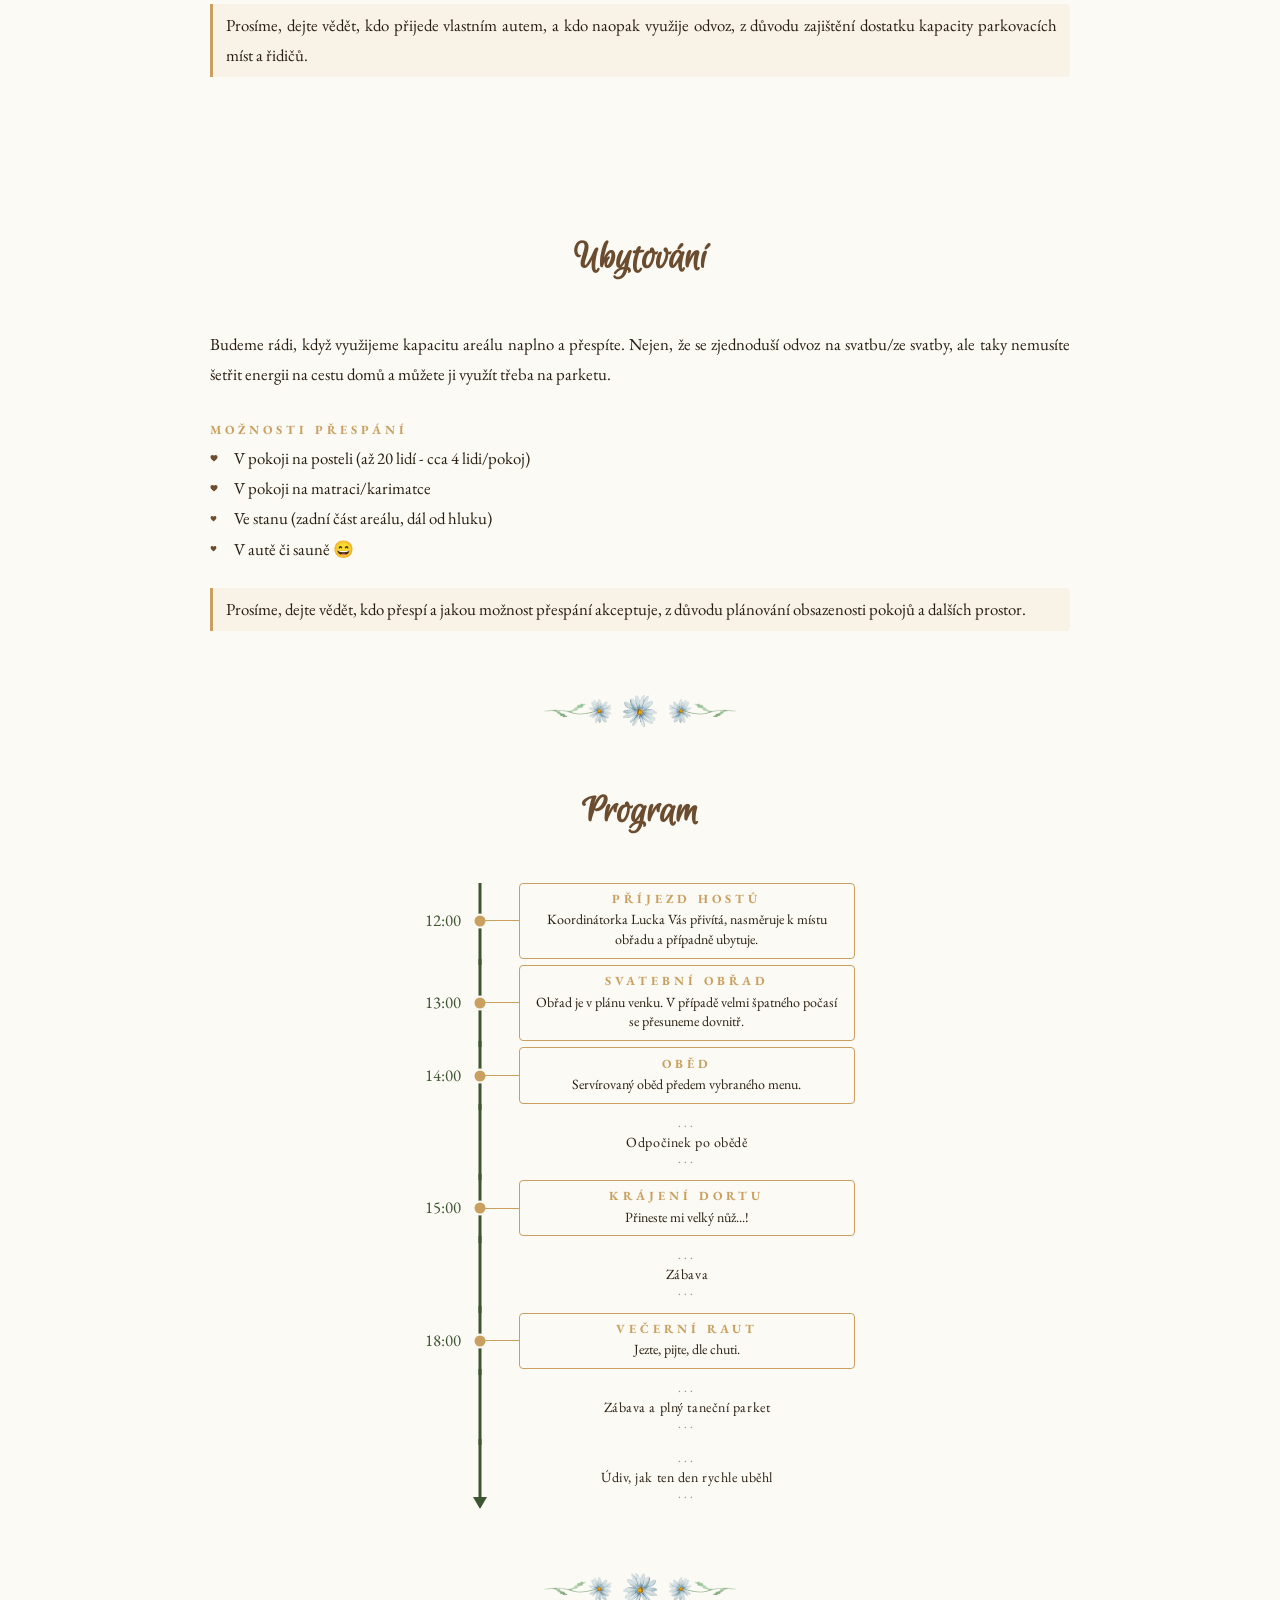
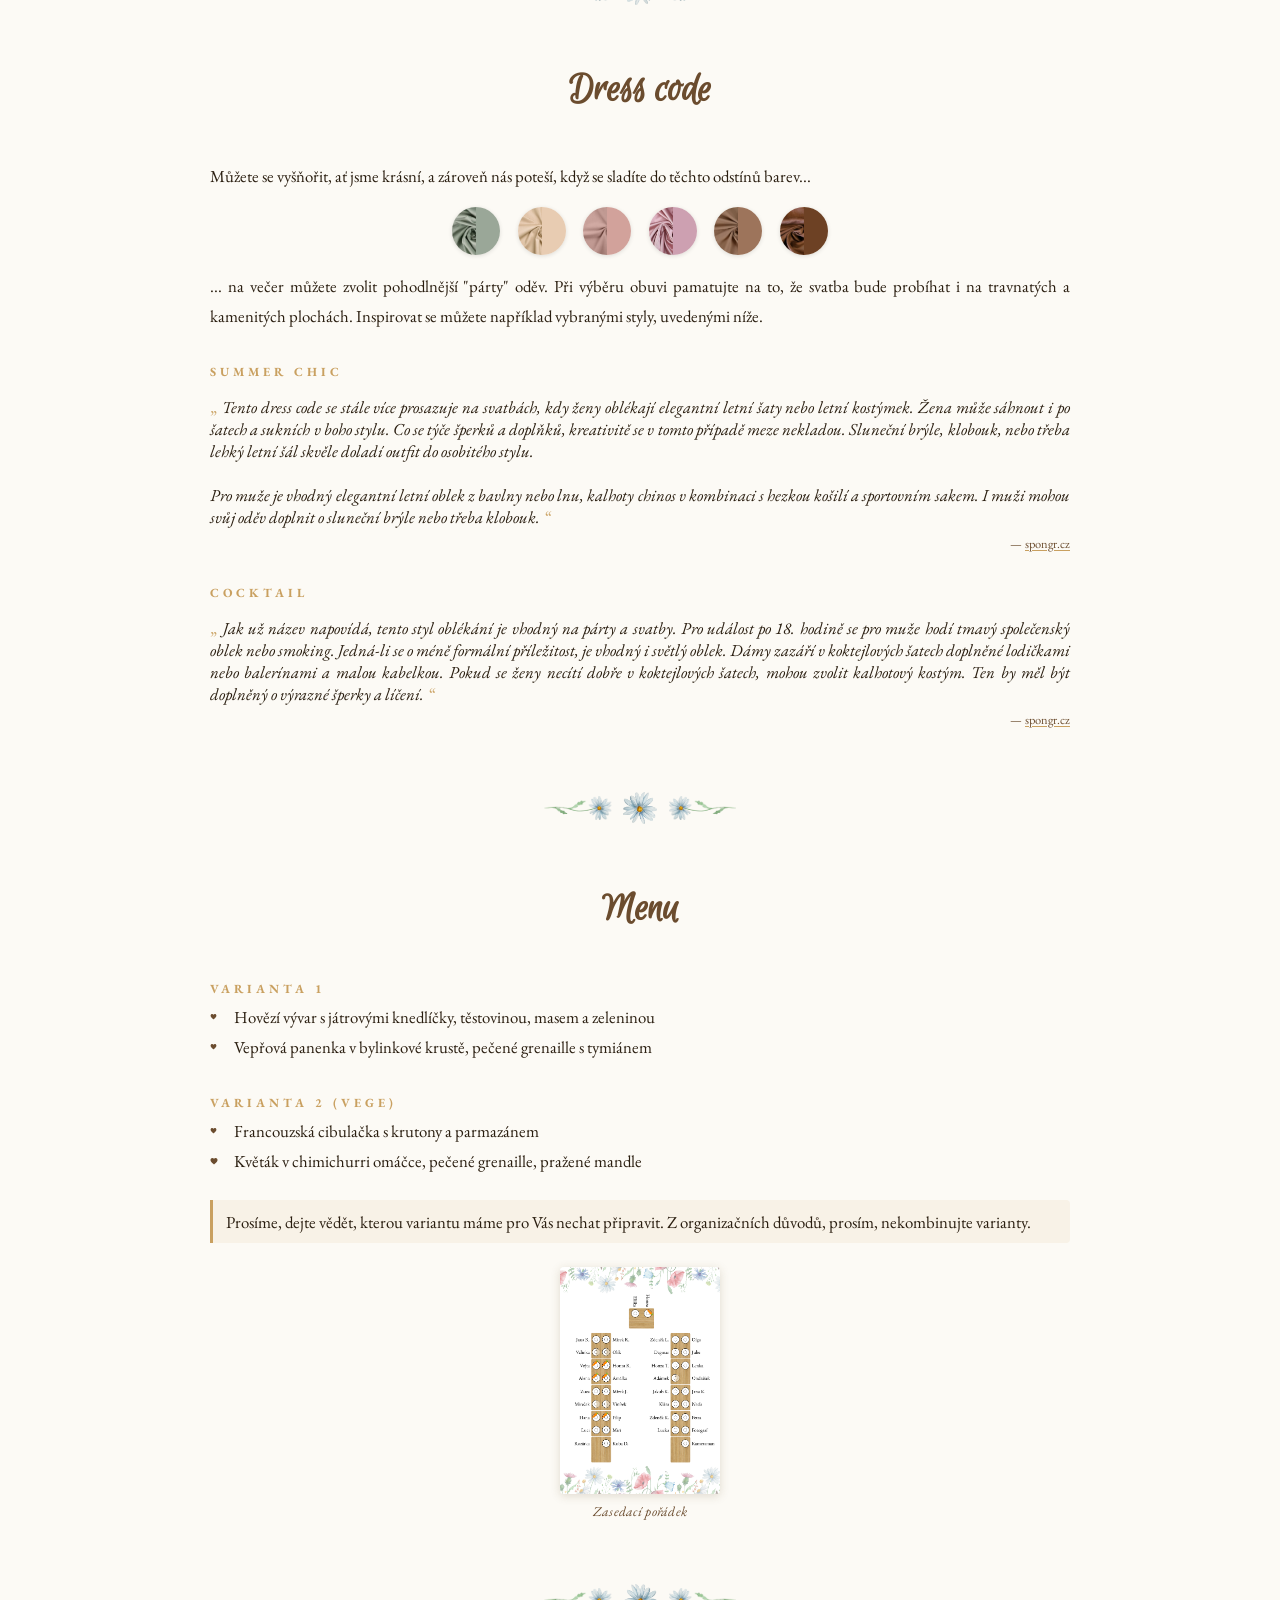
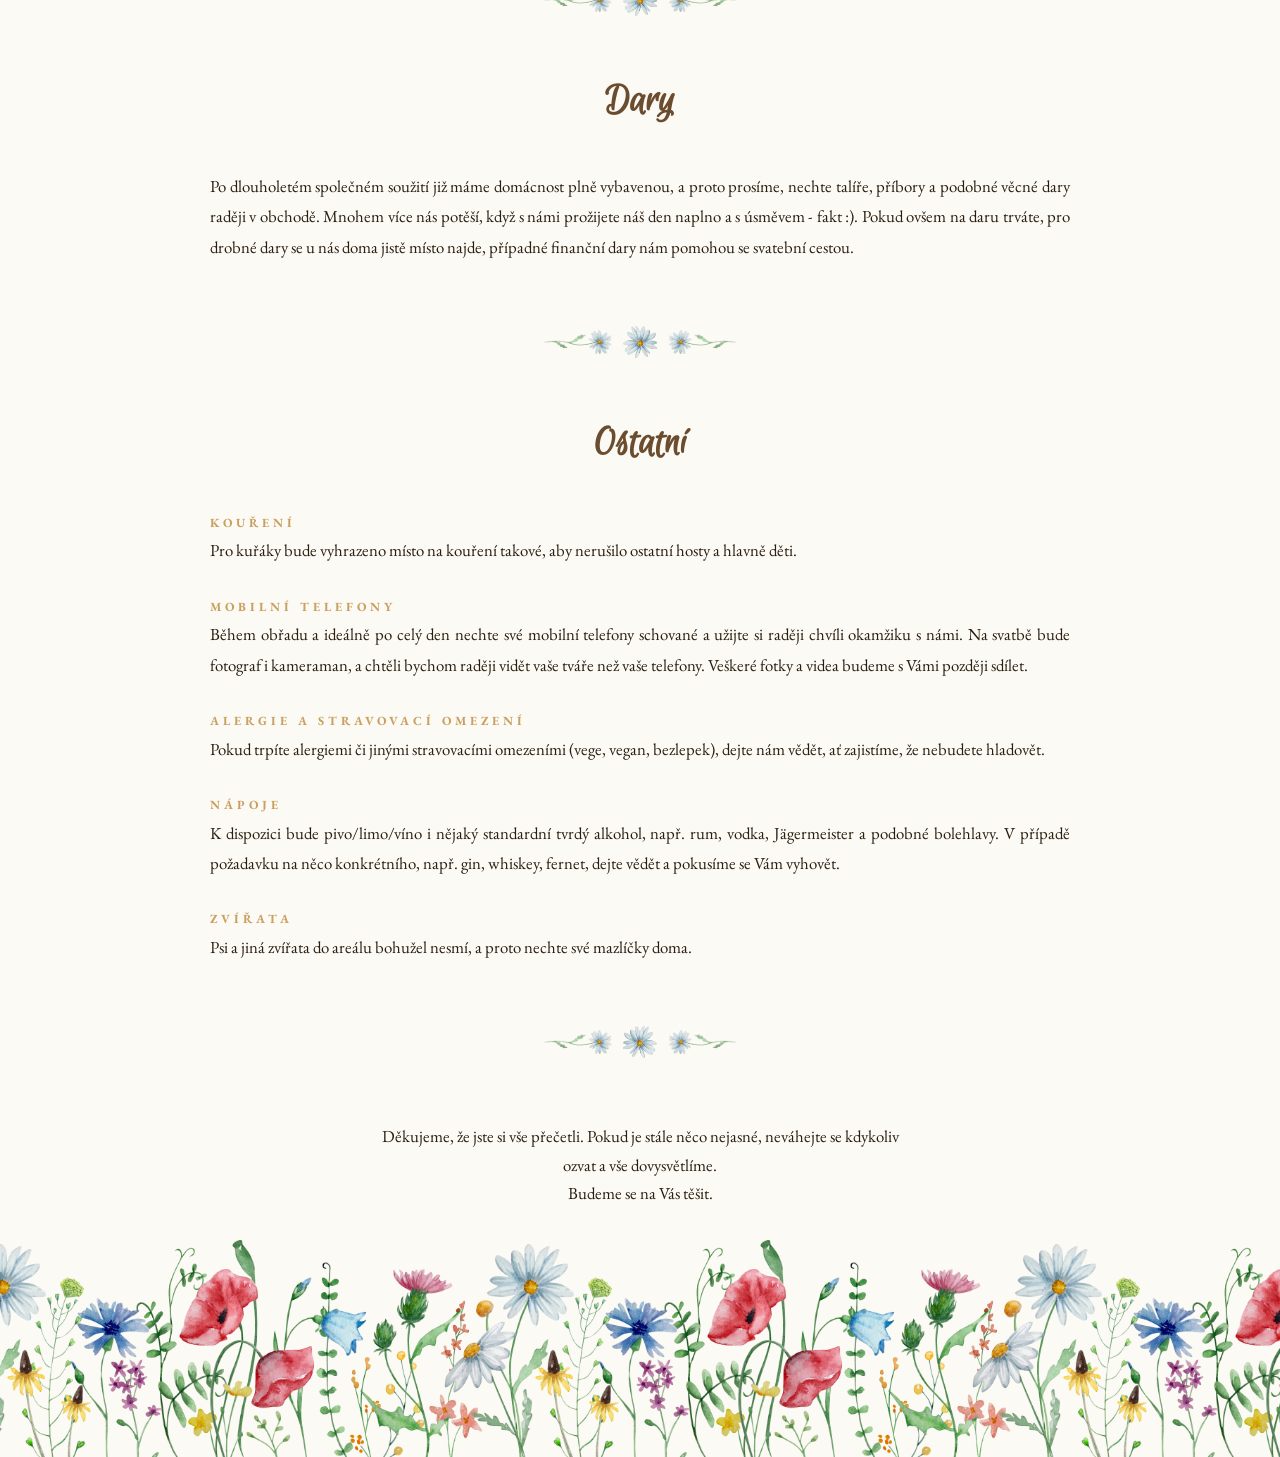
==== commit 3d500791: "added table layout image" ====
--- a/index.html
+++ b/index.html
@@ -725,6 +725,72 @@
   /* Hero */
 
 }
+
+/* ══════  THUMBNAIL / LIGHTBOX  ══════ */
+.menu-seating-thumb {
+  display: flex;
+  flex-direction: column;
+  align-items: center;
+  width: fit-content;
+  margin-top: 1.5rem;
+  margin-inline: auto;
+  gap: 0.5rem;
+  cursor: pointer;
+}
+.menu-seating-thumb img {
+  max-width: 160px;
+  width: 100%;
+  height: auto;
+  border-radius: 4px;
+  box-shadow: 0 2px 10px var(--shadow-warm);
+  transition: transform 0.2s ease, box-shadow 0.2s ease;
+}
+.menu-seating-thumb:hover img {
+  transform: scale(1.03);
+  box-shadow: 0 4px 16px var(--shadow-warm);
+}
+.menu-seating-thumb .thumb-caption {
+  font-family: 'EB Garamond', serif;
+  font-size: 0.85rem;
+  color: var(--earth);
+  font-style: italic;
+  letter-spacing: 0.02em;
+}
+
+#lightbox {
+  display: flex;
+  position: fixed;
+  inset: 0;
+  z-index: 500;
+  background: rgba(30,20,10,0.88);
+  align-items: center;
+  justify-content: center;
+  opacity: 0;
+  pointer-events: none;
+  transition: opacity 0.25s ease;
+}
+#lightbox.lb-open { opacity: 1; pointer-events: auto; }
+#lightbox img {
+  max-width: 90vw;
+  max-height: 90vh;
+  object-fit: contain;
+  border-radius: 4px;
+  box-shadow: 0 8px 40px rgba(0,0,0,0.6);
+}
+#lightbox-close {
+  position: absolute;
+  top: 1rem;
+  right: 1.25rem;
+  font-size: 2rem;
+  line-height: 1;
+  color: #fff;
+  background: none;
+  border: none;
+  cursor: pointer;
+  opacity: 0.85;
+  padding: 0.25rem 0.5rem;
+}
+#lightbox-close:hover { opacity: 1; }
 </style>
 </head>
 <body>
@@ -1104,6 +1170,12 @@
           <li>Květák v chimichurri omáčce, pečené grenaille, pražené mandle</li>
         </ul>
         <p class="subsec-note">Prosíme, dejte vědět, kterou variantu máme pro Vás nechat připravit. Z organizačních důvodů, prosím, nekombinujte varianty.</p>
+        <div class="menu-seating-thumb lightbox-trigger" tabindex="0" role="button"
+             data-full="img/zasedaci_poradek.jpg" data-alt="Zasedací pořádek"
+             aria-label="Zobrazit zasedací pořádek">
+          <img src="img/zasedaci_poradek.jpg" alt="Zasedací pořádek">
+          <span class="thumb-caption">Zasedací pořádek</span>
+        </div>
       </div>
     </div>
   </div>
@@ -1163,6 +1235,12 @@
 
 <!-- ══════════════════  FOOTER  ══════════════════ -->
 <footer class="reveal"><div class="footer-ref"></div></footer>
+
+<!-- LIGHTBOX (reusable — JS populates src/alt from clicked .lightbox-trigger) -->
+<div id="lightbox" role="dialog" aria-modal="true" aria-label="Náhled obrázku">
+  <button id="lightbox-close" aria-label="Zavřít">&#215;</button>
+  <img id="lightbox-img" src="" alt="">
+</div>
 
 </div><!-- /.center-panel -->
 
@@ -1229,6 +1307,19 @@
     if (saved !== null) window.scrollTo({ top: parseInt(saved, 10), behavior: 'instant' });
   });
 
+  // Generic lightbox
+  const lb = document.getElementById('lightbox');
+  const lbImg = document.getElementById('lightbox-img');
+  function openLightbox(full, alt) { lbImg.src = full; lbImg.alt = alt || ''; lb.classList.add('lb-open'); }
+  function closeLightbox() { lb.classList.remove('lb-open'); }
+  document.querySelectorAll('.lightbox-trigger').forEach(el => {
+    el.addEventListener('click', () => openLightbox(el.dataset.full, el.dataset.alt));
+    el.addEventListener('keydown', e => { if (e.key === 'Enter' || e.key === ' ') openLightbox(el.dataset.full, el.dataset.alt); });
+  });
+  document.getElementById('lightbox-close').addEventListener('click', closeLightbox);
+  lb.addEventListener('click', e => { if (e.target === lb) closeLightbox(); });
+  document.addEventListener('keydown', e => { if (e.key === 'Escape') closeLightbox(); });
+
   // Reveal
   const io = new IntersectionObserver(entries => {
     entries.forEach(e => { if (e.isIntersecting) { e.target.classList.add('v'); io.unobserve(e.target); } });
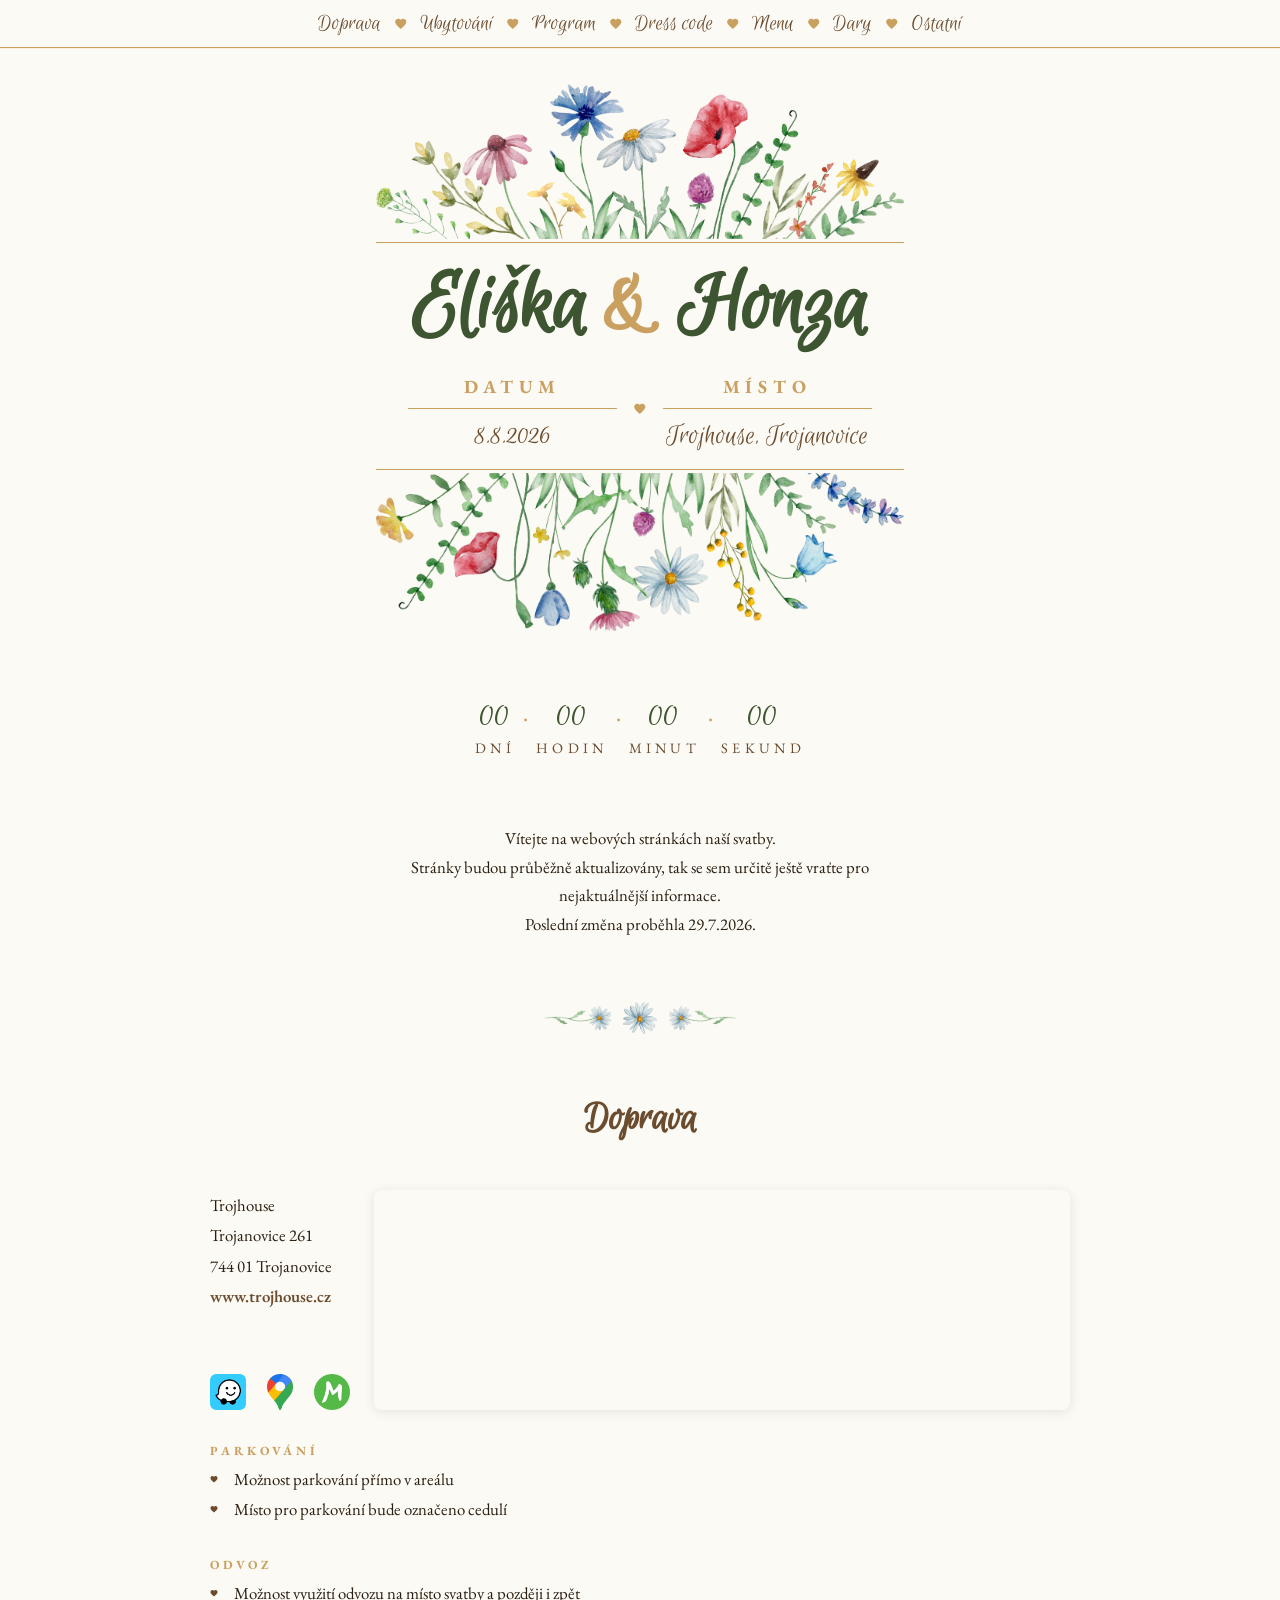
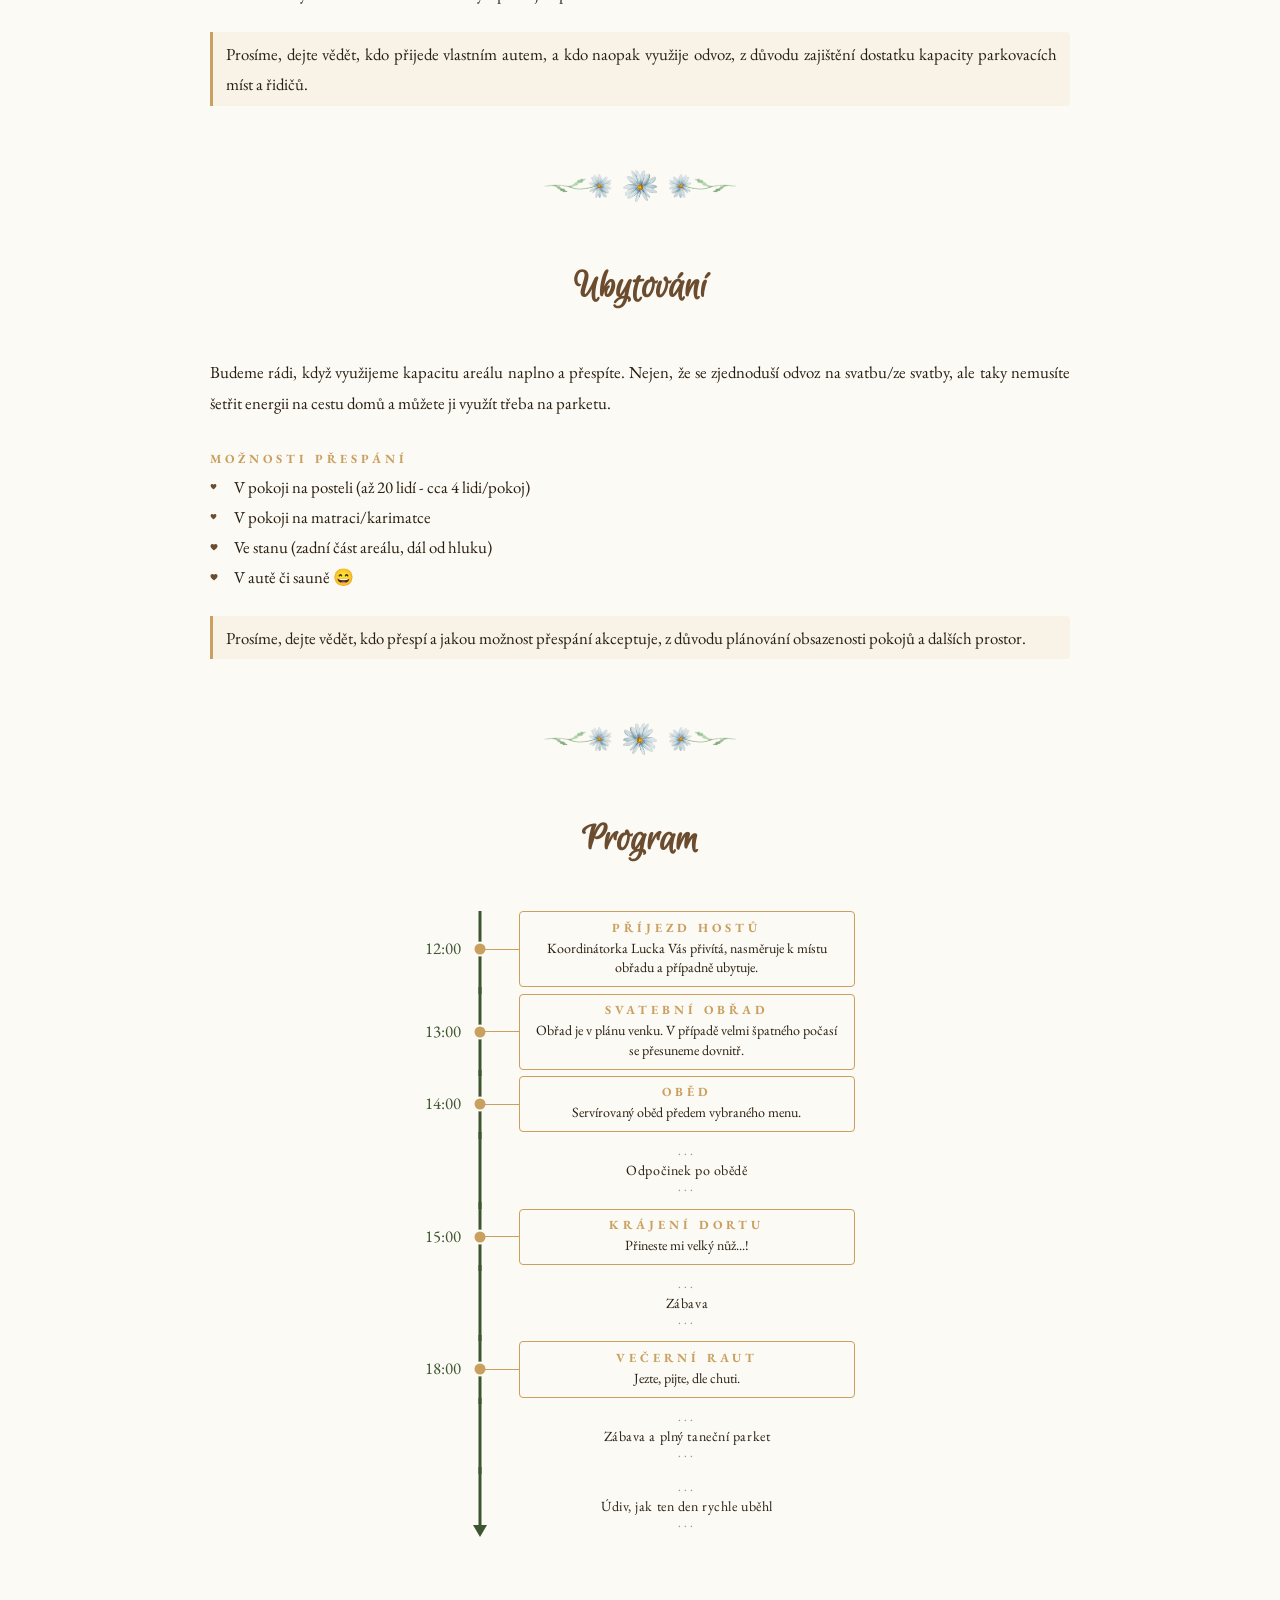
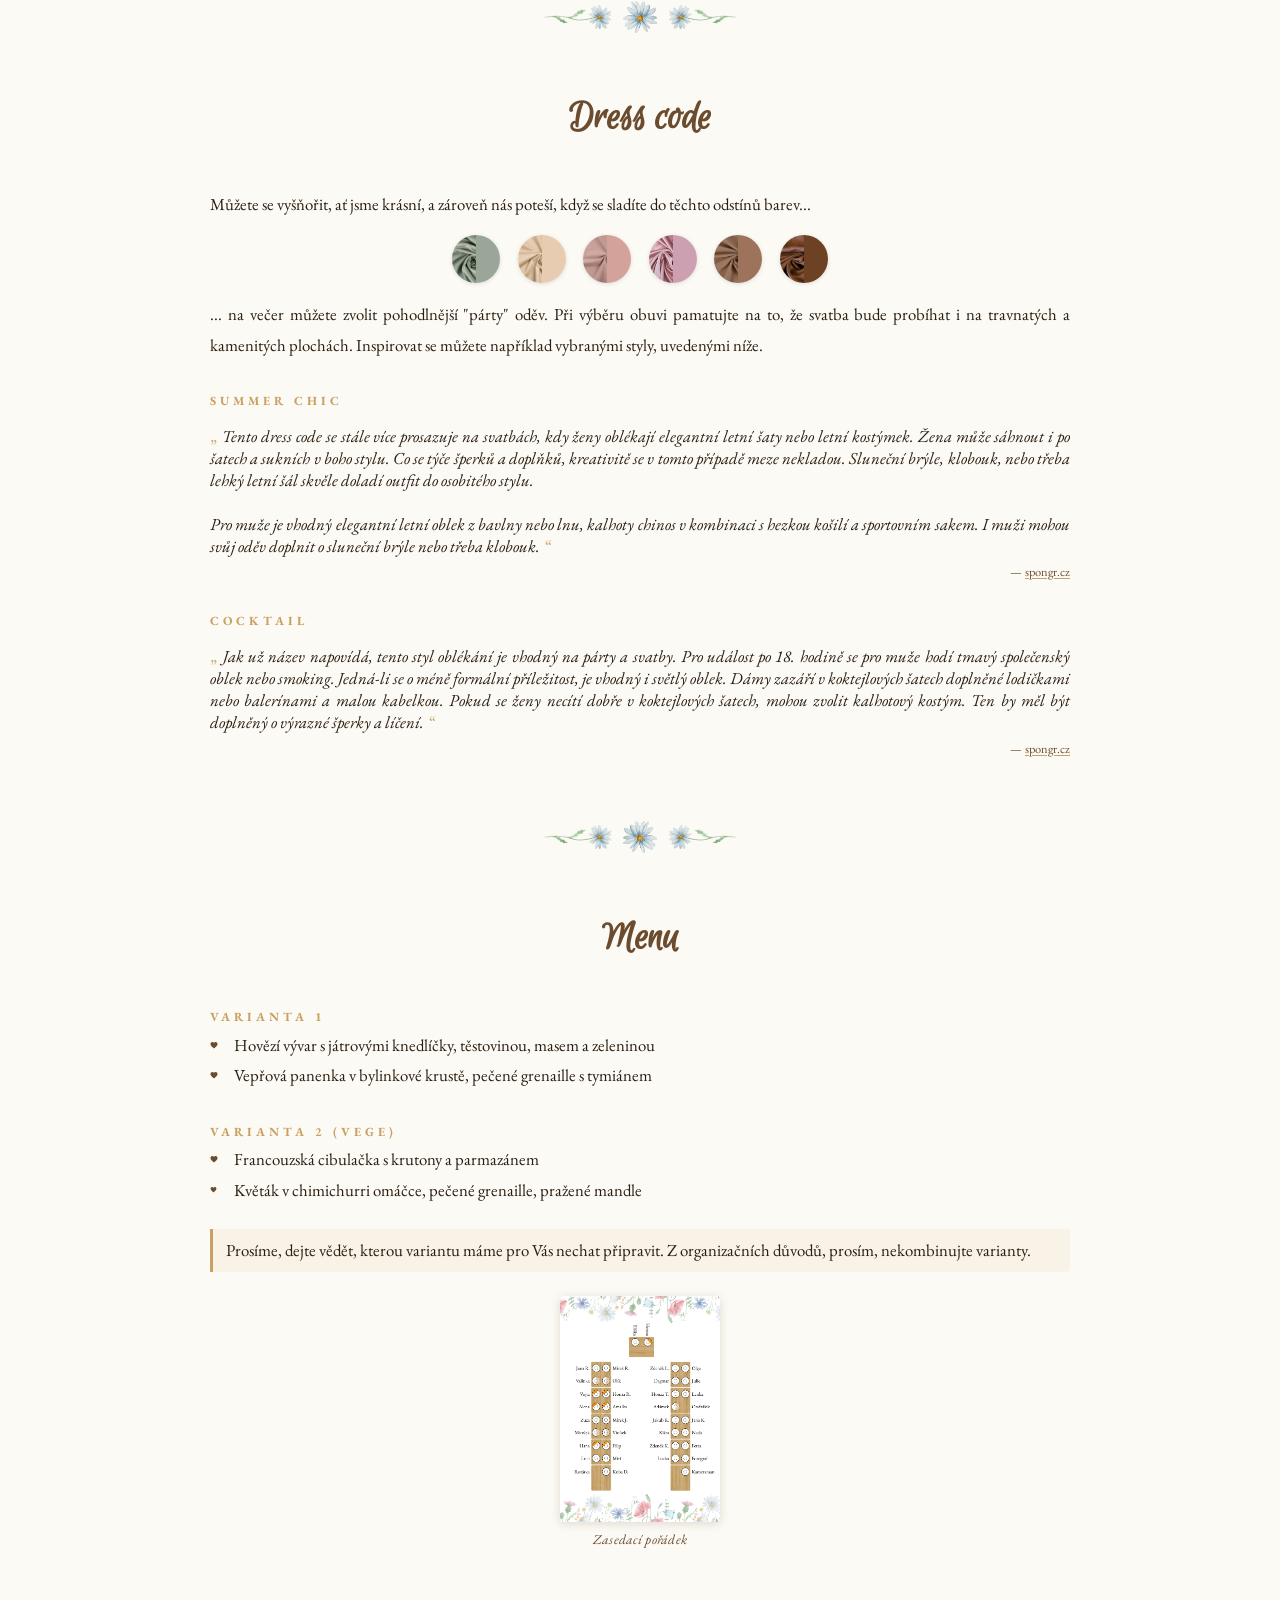
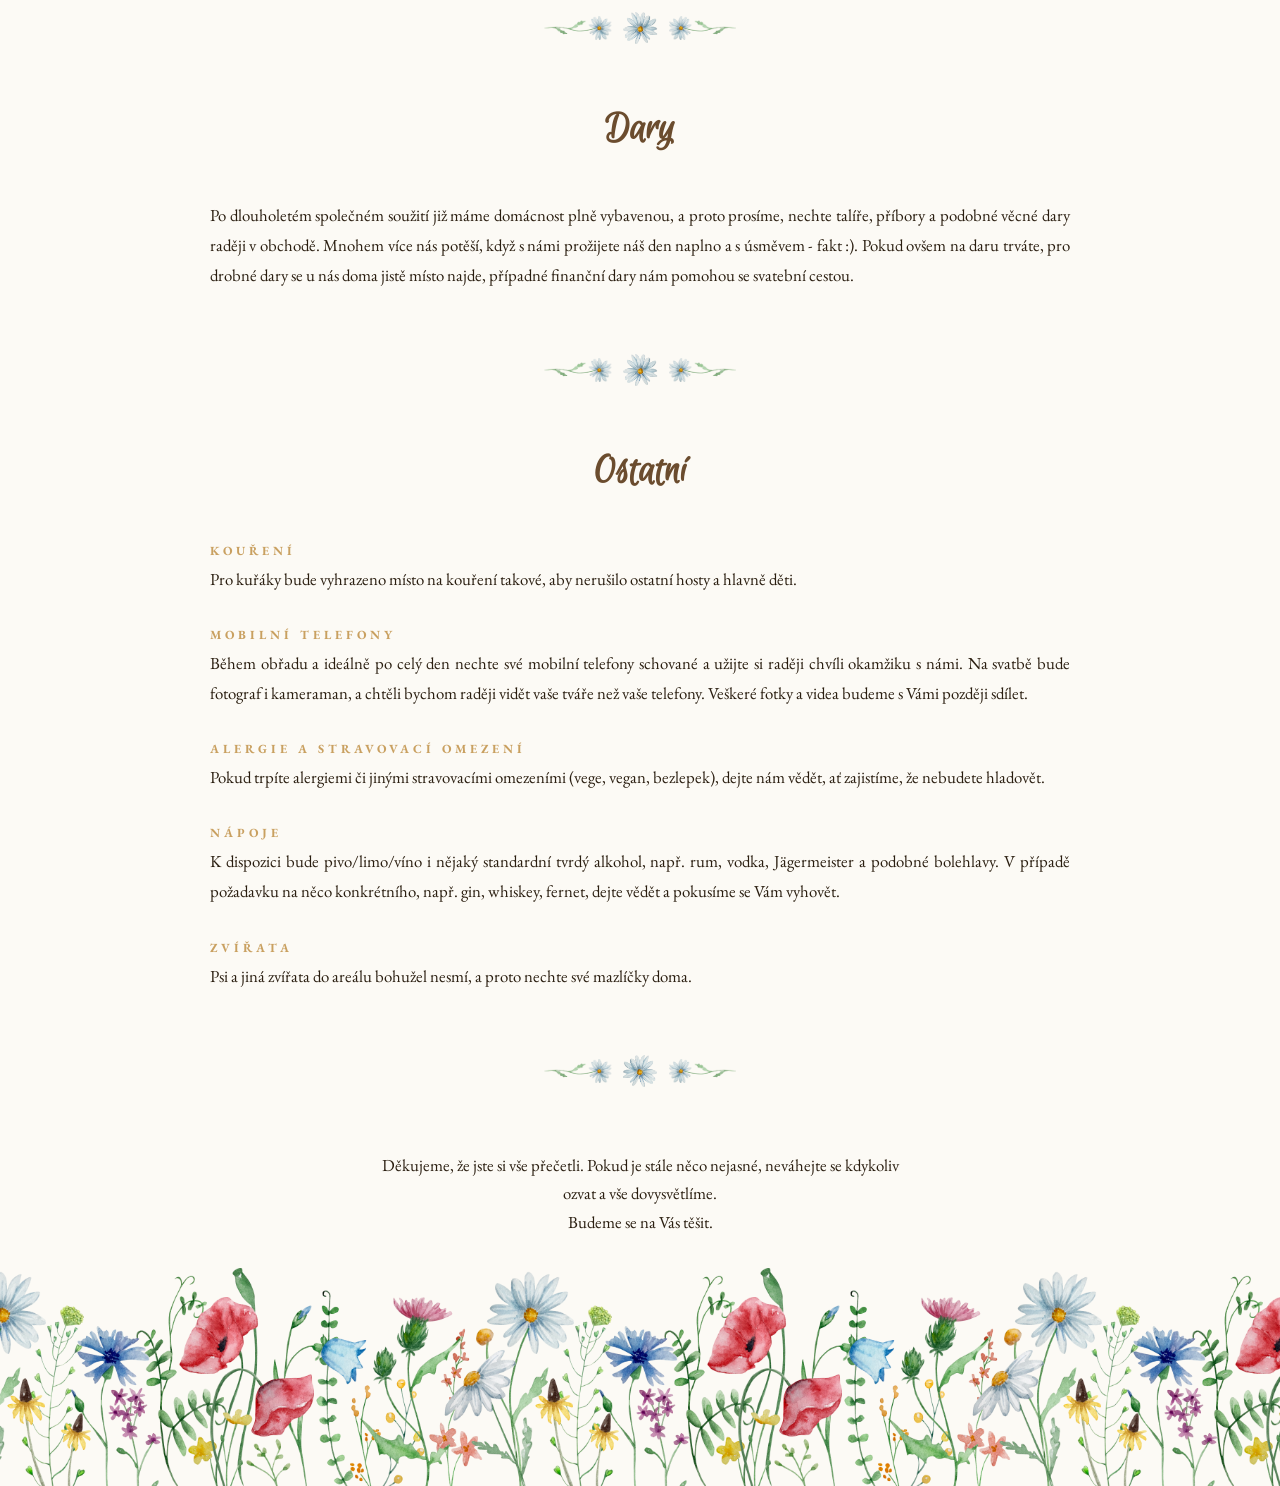
==== commit 3ef75d46: "added last change date" ====
--- a/index.html
+++ b/index.html
@@ -923,6 +923,7 @@
 <div class="welcome reveal">
   <p>Vítejte na webových stránkách naší svatby.</p>
   <p>Stránky budou průběžně aktualizovány, tak se sem určitě ještě vraťte pro nejaktuálnější informace.</p>
+  <p>Poslední změna proběhla 29.7.2026.</p>
 </div>
 
 <div class="sec-divider reveal"><img class="sec-leaf" src="img/leafs.png" alt=""><img src="img/flower.png" alt=""><img class="sec-leaf" src="img/leafs.png" alt=""></div>
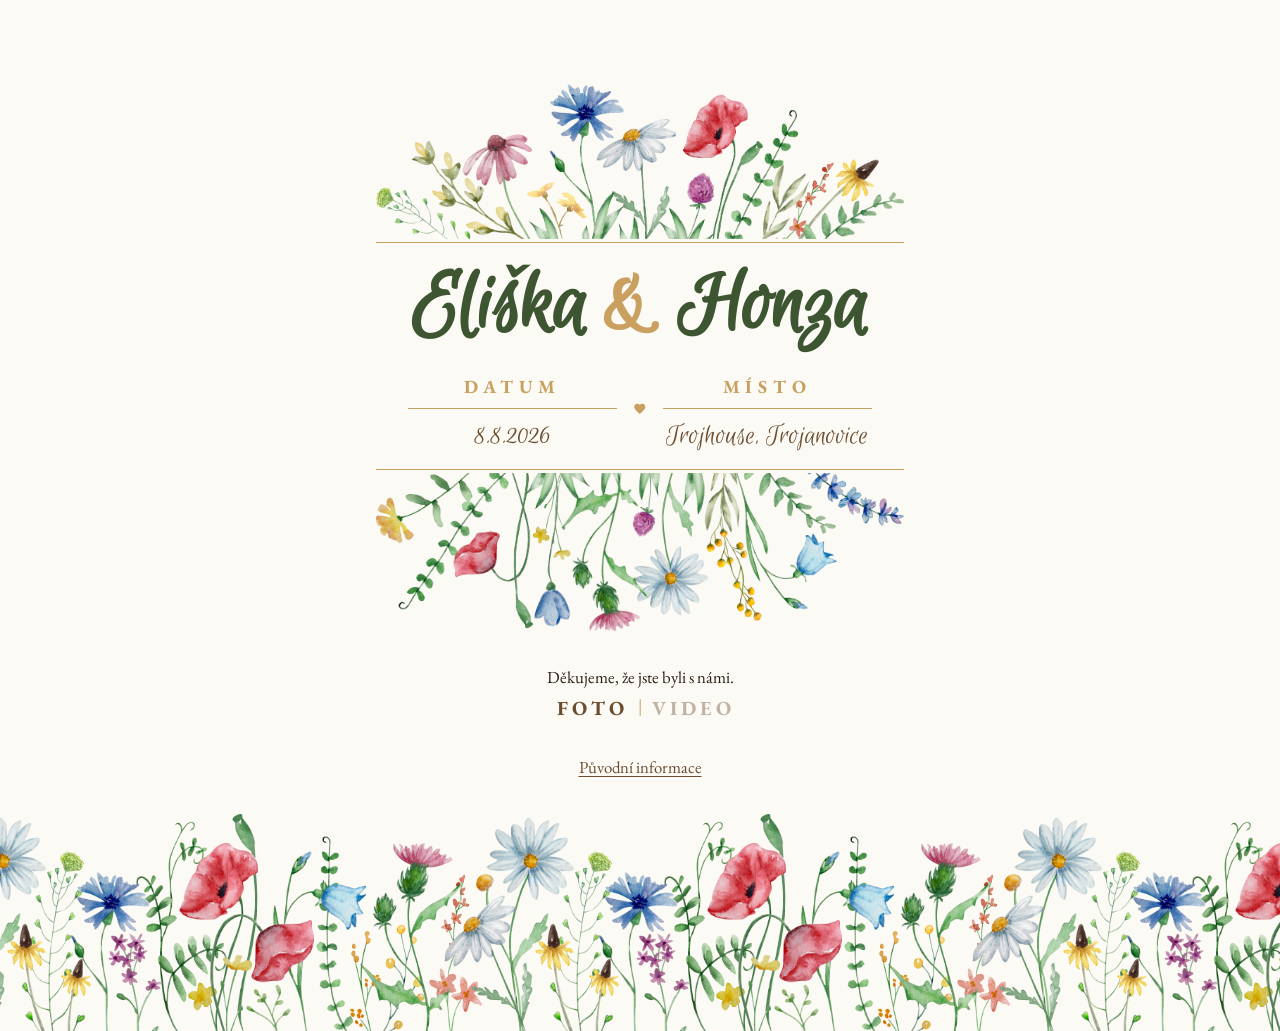
==== commit ef327772: "Added new version with FOTO and VIDEO links" ====
--- a/index.html
+++ b/index.html
@@ -1,4 +1,4 @@
-﻿<!DOCTYPE html>
+<!DOCTYPE html>
 <html lang="cs">
 <head>
 <meta charset="UTF-8">
@@ -9,856 +9,9 @@
 <link rel="icon" type="image/png" sizes="32x32" href="img/favicon/favicon-32x32.png">
 <link rel="icon" type="image/png" sizes="16x16" href="img/favicon/favicon-16x16.png">
 <link rel="manifest" href="img/favicon/site.webmanifest">
-<style>
-*, *::before, *::after { box-sizing: border-box; margin: 0; padding: 0; }
-
-/* ══════════════════════════════════════
-   PALETTE
-══════════════════════════════════════ */
-:root {
-  /* ── Core palette ── */
-  --earth:   #6b4c2e;   /* Honza */
-  --gold:       #c9a060;   /* hero heart / accents */
-  --gold-light: #fbf1e2;   /* subtle backgrounds, soft borders */
-  --forest:  #3d5530;   /* Eliška */
-  --text:    #2a1e10;   /* body text */
-  --cream:   #FCFAF5;   /* background */
-  --cream-dark: #F8F2E7;
-
-  /* ── Aliases → core ── */
-  --bark:    var(--earth);
-  --tan:     var(--gold);
-  --straw:   var(--gold);
-  --warm:    var(--cream);
-  --moss:    var(--forest);
-  --mid:     var(--earth);
-  /* ── Shadow / overlay ── */
-  --shadow-warm:  rgba(100,80,40,0.18);
-  --shadow-text:  color-mix(in srgb, var(--text) 10%, transparent);
-  --shadow-black: rgba(0,0,0,0.12);
-  --shadow-hover: rgba(160,120,72,0.08);
-  --shadow-nav:   rgba(60,40,20,0.10);
-  --nav-sep:      rgba(160,128,80,0.10);
-  /* ── Layout ── */
-  --nav-height: 36px;
-  --nav-bar-height: calc(var(--nav-height) + 0.7rem); /* tile + 2×0.35rem padding */
-  /* ── Dress-code palette ── */
-  --dc-1: #fce8ee;
-  --dc-2: #f2b8cc;
-  --dc-3: #e080a4;
-  --dc-4: #c8507a;
-  --dc-5: #a02858;
-}
-
-html { scroll-behavior: smooth; }
-
-html { overflow-x: hidden; }
-body {
-  font-family: 'EB Garamond', serif;
-  background-color: var(--cream);
-  color: var(--text);
-  -webkit-text-size-adjust: 100%;
-  text-size-adjust: 100%;
-}
-
-/* ══════════  NAV  ══════════ */
-nav {
-  position: fixed; top: 0; left: 0; right: 0; z-index: 200;
-  display: flex; justify-content: center; align-items: center;
-  padding: 0.35rem 1.6rem;
-  background: var(--cream);
-  border-bottom: 1px solid var(--gold);
-  backdrop-filter: blur(14px);
-  box-shadow: 0 1px 0 var(--gold-light);
-}
-
-/* ══════════  NAV TILES  ══════════ */
-.nav-tiles {
-  display: flex; gap: 0; align-items: center;
-}
-
-.nav-heart {
-  font-size: 0.844rem;
-  color: var(--tan);
-  padding: 0 0.8rem;
-  user-select: none;
-  flex-shrink: 0;
-  display: flex;
-  align-items: center;
-  line-height: 1;
-}
-
-.nav-tile {
-  position: relative;
-  display: flex; flex-direction: row;
-  align-items: center;
-  text-decoration: none;
-  border-radius: 0;
-  border: none;
-  background: none;
-  padding: 0;
-  cursor: pointer;
-  height: var(--nav-height);
-  transition: none;
-  white-space: nowrap;
-}
-.nav-tile:hover .nav-tile-label { color: var(--earth); font-weight: 700; }
-
-.nav-tile-label {
-  font-family: 'Euphoria Script', cursive;
-  font-size: 1.44rem; color: var(--mid);
-  line-height: 1.3;
-  transition: color 0.2s;
-}
-
-/* ══════════  BACK-TO-TOP  ══════════ */
-#back-top {
-  position: fixed;
-  bottom: 1.8rem; right: 1.8rem;
-  z-index: 300;
-  width: 40px; height: 40px;
-  border-radius: 6px;
-  background: var(--cream);
-  border: 1.5px solid var(--tan);
-  cursor: pointer;
-  display: flex; align-items: center; justify-content: center;
-  box-shadow: 0 3px 12px var(--shadow-warm);
-  opacity: 0; pointer-events: none;
-  transform: translateY(10px);
-  transition: opacity 0.3s ease, transform 0.3s ease, background 0.2s, border-color 0.2s;
-}
-#back-top.visible { opacity: 1; pointer-events: auto; transform: translateY(0); }
-#back-top:hover { background: var(--warm); border-color: var(--earth); }
-#back-top svg { color: var(--earth); }
-
-/* ══════════  HERO  ══════════ */
-.hero-rule {
-  border: none;
-  border-top: 1px solid var(--gold);
-  margin: 0;
-  width: 100%;
-}
-.hero {
-  display: flex; flex-direction: column;
-  justify-content: center; align-items: center;
-  text-align: center;
-  padding: 0 2rem;
-  position: relative;
-}
-.hero-top, .hero-bottom {
-  display: block;
-  width: 100%;
-  margin: 0 auto;
-  line-height: 0;
-  max-width: 640px;
-}
-.hero-top {
-  padding-top: calc(var(--nav-height) + 3rem);
-  margin-bottom: 0.2rem;
-}
-.hero-bottom {
-  margin-top: 0.2rem;
-}
-.hero-top img, .hero-bottom img {
-  width: 100%;
-  height: auto;
-  display: block;
-}
-.hero-content {
-  container-type: inline-size;
-  background: var(--cream);
-  backdrop-filter: blur(8px);
-  padding: 0 clamp(1.5rem, 5vw, 3.5rem);
-  border-radius: 15px;
-  max-width: 640px;
-  width: 100%;
-  position: relative; z-index: 20;
-}
-
-/* "Honza" = zelená, "& Eliška" = hnědá */
-.hero-names {
-  font-family: 'Euphoria Script', cursive;
-  font-size: 17cqw;
-  line-height: 1.1;
-  white-space: nowrap;
-  color: var(--forest);
-  margin-top: 1rem;
-  margin-bottom: 1rem;
-}
-.hero-names span { color: var(--gold); }
-
-.hero-panel {
-  display: grid;
-  grid-template-columns: 1fr auto 1fr;
-  grid-template-rows: auto auto auto;
-  row-gap: 0.2rem;
-  align-items: center;
-  width: 100%;
-  padding: 0 2rem;
-  margin-bottom: 1rem;
-}
-.hero-divider-line { height: 1px; background: var(--straw); }
-.hero-divider-gem { color: var(--gold); font-size: 0.844rem; display: flex; align-items: center; padding: 0 1rem; }
-.nav-heart svg, .hero-divider-gem svg { width: 1em; height: 1em; display: block; }
-.hero-meta-label {
-  font-size: clamp(0.9rem, 3.5cqw, 1.2rem); font-weight: 700; letter-spacing: 0.32em; text-transform: uppercase;
-  color: var(--tan); text-align: center;
-}
-.hero-meta-value {
-  font-family: 'Euphoria Script', cursive;
-  font-size: clamp(1.4rem, 5.5cqw, 2rem); color: var(--bark);
-  text-align: center; align-self: start;
-}
-/* countdown strip — separate panel below hero */
-.countdown-strip {
-  display: flex;
-  justify-content: center;
-  padding: 1.2rem 2rem;
-  margin: 3rem 0;
-}
-
-.hero-countdown {
-  display: flex; align-items: baseline; gap: 0.5rem; justify-content: center; flex-wrap: nowrap;
-}
-.hcd-item { text-align: center; display: flex; flex-direction: column; align-items: center; }
-.hcd-num {
-  font-family: 'Euphoria Script', cursive;
-  font-size: clamp(1.6rem, 5vw, 2.4rem);
-  color: var(--moss); line-height: 1;
-}
-.hcd-label {
-  font-size: clamp(0.6rem, 2vw, 0.9rem); font-weight: 300; letter-spacing: 0.3em; text-transform: uppercase;
-  color: var(--earth); margin-top: 0.1rem;
-}
-.hcd-sep {
-  font-family: 'EB Garamond', serif;
-  font-size: 1.6rem; color: var(--straw);
-  padding-bottom: 0.25rem;
-}
-
-.hero-scroll {
-  position: absolute; bottom: 1.8rem; left: 50%; transform: translateX(-50%);
-  display: flex; flex-direction: column; align-items: center;
-  animation: fadeUp 1s 1s ease both;
-}
-.scroll-line {
-  width: 1px; height: 28px;
-  background: linear-gradient(to bottom, var(--straw), transparent);
-  animation: scrollPulse 2.2s 2s ease-in-out infinite;
-}
-
-
-/* ══════════  WELCOME  ══════════ */
-.welcome, .thank {
-  max-width: 640px;
-  margin: 2rem auto;
-  padding: 0 clamp(1.5rem, 5vw, 3.5rem);
-  text-align: center;
-}
-.welcome p, .thank p {
-  font-family: 'EB Garamond', serif;
-  font-size: 1.05rem;
-  color: var(--text);
-  line-height: 1.7;
-}
-
-/* ══════════  SECTIONS  ══════════ */
-.section {
-  position: relative; overflow: visible;
-  padding: 0 clamp(1.2rem, 2.5vw, 2.5rem);
-  background-color: var(--cream);
-  scroll-margin-top: calc(var(--nav-bar-height) + 2rem);
-}
-
-.sec-inner { max-width: 860px; margin: 0 auto; position: relative; z-index: 20; }
-.program-center { max-width: 430px; margin: 0 auto; }
-.sec-body {
-  margin-top: 0rem;
-}
-
-.sec-title {
-  font-family: 'Euphoria Script', cursive;
-  font-size: clamp(1.8rem, 3.5vw, 2.6rem);
-  color: var(--bark); line-height: 1.05; text-align: center; margin-bottom: 3rem;
-}
-.sec-title i { font-style: normal; color: var(--earth); text-wrap: nowrap; }
-.sec-divider {
-  display: flex;
-  justify-content: center;
-  align-items: center;
-  gap: 0.75rem;
-  line-height: 0;
-  margin: 4rem 0;
-}
-.sec-divider img {
-  height: 2rem;
-  width: auto;
-}
-.sec-divider.flip img:not(.sec-leaf) { transform: scaleX(-1); }
-.sec-divider img.sec-leaf { height: 1.5rem; }
-.sec-divider .sec-leaf:first-child { transform: scaleX(-1); }
-
-
-/* ══════════  DATUM & MÍSTO  ══════════ */
-.datum-cols {
-  display: flex;
-  gap: 1.5rem;
-  align-items: stretch;
-  margin-top: 1.5rem;
-}
-.datum-col-info {
-  flex-shrink: 0;
-  display: flex;
-  flex-direction: column;
-}
-.datum-col-info .map-nav-links {
-  margin-top: auto;
-  padding-top: 1rem;
-}
-.datum-col-map {
-  flex: 1;
-  display: flex;
-  flex-direction: column;
-  min-width: 0;
-}
-.datum-map {
-  flex: 1;
-  min-height: 220px;
-  border-radius: 8px; overflow: hidden;
-  box-shadow: 0 2px 12px var(--shadow-text);
-}
-.map-nav-links {
-  display: flex;
-  gap: 1rem;
-  flex-wrap: wrap;
-  justify-content: flex-start;
-  margin-top: 0.75rem;
-}
-.map-nav-link {
-  display: inline-flex;
-  text-decoration: none;
-  transition: opacity 0.2s, transform 0.15s;
-}
-.map-nav-link:hover { opacity: 0.8; transform: scale(1.08); }
-.map-nav-link img { width: 2.25rem; height: 2.25rem; object-fit: contain; display: block; }
-.datum-map iframe { display: block; width: 100%; height: 100%; border: 0; }
-.datum-address {
-  font-family: 'EB Garamond', serif;
-  font-size: 1.05rem; line-height: 1.8; color: var(--text);
-}
-.venue-link {
-  color: var(--earth); font-weight: 600; text-decoration: none;
-}
-.venue-link:hover { text-decoration: underline; }
-.subsec-title {
-  font-size: 0.78rem; font-weight: bold;
-  letter-spacing: 0.32em;
-  text-transform: uppercase;
-  color: var(--tan);
-  margin-top: 2rem; margin-bottom: 0.3rem;
-}
-.subsec-text {
-  font-family: 'EB Garamond', serif;
-  font-size: 1.05rem; line-height: 1.8; color: var(--text);
-  text-align: justify;
-}
-.subsec-note {
-  font-family: 'EB Garamond', serif;
-  font-size: 1.05rem; line-height: 1.8; color: var(--text);
-  text-align: justify;
-  margin-top: 1.5rem;
-  border-left: 3px solid var(--gold);
-  padding: 0.4rem 0.8rem;
-  background: var(--cream-dark);
-  border-radius: 0 4px 4px 0;
-}
-.citation {
-  font-family: 'EB Garamond', serif;
-  font-size: 1.05rem;
-  font-style: italic;
-  margin-top: 1.0rem;
-  text-align: justify;
-  padding: 0 0rem;
-}
-.citation::before {
-  content: '\201E';
-  color: var(--gold);
-  font-style: normal;
-  margin-right: 0.1em;
-}
-.citation::after {
-  content: '\201C';
-  color: var(--gold);
-  font-style: normal;
-  margin-left: 0.1em;
-}
-.citation-source {
-  display: block;
-  font-family: 'EB Garamond', serif;
-  font-size: 0.78rem;
-  font-style: normal;
-  color: var(--earth);
-  margin-top: 0.4rem;
-  text-align: right;
-}
-.citation-source::before {
-  content: '— ';
-}
-.citation-source a {
-  color: inherit;
-  text-decoration: underline;
-  text-underline-offset: 2px;
-  text-decoration-color: var(--gold);
-}
-.citation-source a:hover { color: var(--gold); }
-.subsec-list {
-  font-family: 'EB Garamond', serif;
-  font-size: 1.05rem; line-height: 1.8; color: var(--text);
-  padding-left: 0; margin: 0;
-  list-style: none;
-  text-align: justify;
-}
-.subsec-list li {
-  padding-left: 1.4em;
-  position: relative;
-}
-.subsec-list li::before {
-  content: '';
-  position: absolute;
-  left: 0;
-  top: 50%;
-  transform: translateY(-50%);
-  width: 0.45em;
-  height: 0.45em;
-  background: url("data:image/svg+xml,%3Csvg xmlns='http://www.w3.org/2000/svg' viewBox='0 0 24 24'%3E%3Cpath fill='%236b4c2e' d='M12 21.35l-1.45-1.32C5.4 15.36 2 12.28 2 8.5 2 5.42 4.42 3 7.5 3c1.74 0 3.41.81 4.5 2.09C13.09 3.81 14.76 3 16.5 3 19.58 3 22 5.42 22 8.5c0 3.78-3.4 6.86-8.55 11.54L12 21.35z'/%3E%3C/svg%3E") no-repeat center / contain;
-}
-
-/* ══════════  PROGRAM TIMELINE  ══════════ */
-.timeline {
-  display: grid;
-  grid-template-columns: max-content max-content minmax(1rem, 2rem) 1fr;
-  row-gap: 0.4rem;
-  position: relative;
-  margin-top: 1.8rem;
-  overflow: hidden;
-  width: 100%;
-}
-
-/* vertical line — drawn by circle cells, extends top/bottom to cover all gaps */
-.tl-node-line::before {
-  content: '';
-  position: absolute;
-  left: 50%; transform: translateX(-50%);
-  width: 3px;
-  top: -0.4rem; bottom: -0.4rem;
-  background: var(--forest);
-}
-
-/* connector column — stretches between circle and body */
-.tl-connector-cell {
-  display: flex;
-  align-items: center;
-  position: relative;
-  z-index: 2;
-}
-/* connector line — starts at circle center, 1px tall */
-.tl-connector {
-  flex: 1;
-  min-width: 1rem;
-  height: 1px;
-  background: var(--gold);
-  margin-left: -6.5px;
-}
-/* body column */
-.tl-body-cell { padding: 0 0; }
-/* event box content left-aligned */
-.tl-body { text-align: left; }
-
-/* centre column: dot + vertical line */
-.tl-node-cell {
-  display: flex;
-  align-items: center;
-  justify-content: center;
-  padding: 0 0;
-  position: relative;
-  z-index: 1;
-  min-width: 13px;
-}
-
-.tl-node-cell:has(.tl-line-arrow)::before {
-  margin-bottom: 10px;
-}
-
-/* circle marker for main events — 10px solid gold */
-.tl-node-circle::after {
-  content: '';
-  position: absolute;
-  width: 11px; height: 11px;
-  border-radius: 50%;
-  background: var(--gold);
-  box-shadow: 0 0 0 2px var(--cream);
-  top: 50%; left: 50%;
-  transform: translate(-50%, -50%);
-  z-index: 1;
-}
-
-/* downward arrow at bottom of vertical line */
-.tl-line-arrow {
-  position: absolute;
-  left: 50%;
-  transform: translateX(-50%);
-  bottom: 0;
-  width: 0; height: 0;
-  border-left: 7px solid transparent;
-  border-right: 7px solid transparent;
-  border-top: 12px solid var(--forest);
-  z-index: 2;
-}
-
-/* left column: time label */
-.tl-time-cell {
-  display: flex;
-  align-items: center;
-  justify-content: flex-start;
-  padding: 0 0.8rem 0 0;
-}
-.tl-time {
-  font-family: 'EB Garamond', serif;
-  font-size: 1.05rem;
-  color: var(--forest);
-  line-height: 1.3;
-  display: block;
-  white-space: nowrap;
-}
-
-/* between events — lives in the right (events) column, aligned with event boxes */
-.tl-between-cell {
-  align-self: center;
-  padding: 0.3rem 0.9rem;
-  font-family: 'EB Garamond', serif;
-  font-size: 0.88rem;
-  letter-spacing: 0.04em;
-  color: var(--text);
-  white-space: nowrap;
-  text-align: center;
-  z-index: 1;
-}
-.tl-between-cell::before,
-.tl-between-cell::after {
-  content: '···';
-  display: block;
-  font-style: normal;
-  letter-spacing: 0.2em;
-  opacity: 0.45;
-}
-
-/* event box */
-.tl-body {
-  padding: 0.4rem 0.9rem 0.5rem;
-  border: 1px solid var(--gold);
-  border-radius: 4px;
-  background: var(--cream);
-}
-.tl-label {
-  font-size: 0.78rem; font-weight: bold;
-  letter-spacing: 0.32em;
-  text-transform: uppercase;
-  color: var(--tan);
-  display: block;
-  text-align: center;
-}
-.tl-desc {
-  font-family: 'EB Garamond', serif;
-  font-size: 0.88rem;
-  font-style: normal;
-  color: var(--text);
-  margin-top: 0.2rem;
-  line-height: 1.4;
-  text-align: center;
-}
-
-/* ══════════  DRESS CODE SWATCHES  ══════════ */
-.dc-swatches {
-  display: flex;
-  flex-wrap: wrap;
-  justify-content: center;
-  gap: 1.1rem;
-  margin-top: 1rem;
-  margin-bottom: 1rem;
-}
-.dc-pair {
-  display: flex;
-  gap: 1.1rem;
-}
-.dc-swatch {
-  width: 48px;
-  height: 48px;
-  border-radius: 50%;
-  display: inline-block;
-  flex-shrink: 0;
-  box-shadow: 0 1px 4px var(--shadow-black);
-  background-size: cover;
-  background-position: center;
-}
-
-/* ══════════  FOOTER  ══════════ */
-footer {
-  width: 100%;
-  margin-top: 2rem;
-  line-height: 0;
-  background: url('img/bottom.png') repeat-x center top;
-  background-size: calc(640px - clamp(3rem, 10vw, 7rem)) auto;
-}
-/* below the point where hero-content hits max-width (640px + 4rem = 704px) */
-@media (max-width: 704px) {
-  footer { background-size: calc(100vw - 4rem - clamp(3rem, 10vw, 7rem)) auto; }
-}
-.footer-ref {
-  width: calc(100% - 4rem - clamp(3rem, 10vw, 7rem));
-  max-width: calc(640px - clamp(3rem, 10vw, 7rem));
-  margin: 0 auto;
-  aspect-ratio: 3000 / 1236;
-}
-
-/* ══════════  ANIMATIONS  ══════════ */
-.reveal { opacity: 0; transform: translateY(22px); transition: opacity 0.75s ease, transform 0.75s ease; }
-.reveal.v { opacity: 1; transform: none; }
-@keyframes fadeUp { from { opacity: 0; transform: translateY(16px); } to { opacity: 1; transform: none; } }
-@keyframes scrollPulse { 0%,100% { opacity: 0.3; transform: scaleY(1); } 50% { opacity: 0.85; transform: scaleY(1.3); } }
-
-/* ══════════  CENTER PANEL  ══════════ */
-.center-panel { display: contents; }
-
-footer { position: relative; }
-
-/* ══════════  NAV BRAND (mobile only)  ══════════ */
-.nav-brand {
-  display: none;
-  font-family: 'Euphoria Script', cursive;
-  font-size: 1.4rem;
-  text-decoration: none;
-  flex-shrink: 0;
-}
-.nav-brand-letter { color: var(--forest); }
-.nav-brand-amp { color: var(--gold); }
-
-/* ══════════  HAMBURGER  ══════════ */
-.nav-hamburger {
-  display: none;
-  flex-direction: column;
-  justify-content: center;
-  gap: 5px;
-  width: var(--nav-height); height: var(--nav-height);
-  padding: 7px;
-  background: none;
-  border: none;
-  cursor: pointer;
-  border-radius: 4px;
-  transition: background 0.2s;
-  flex-shrink: 0;
-}
-.nav-hamburger:hover { background: var(--shadow-hover); }
-.nav-hamburger span {
-  display: block; height: 1.5px;
-  background: var(--earth); border-radius: 2px;
-  transition: transform 0.25s ease, opacity 0.2s ease;
-  transform-origin: center;
-  will-change: transform, opacity;
-}
-.nav-hamburger.open span:nth-child(1) { transform: translateY(6.5px) rotate(45deg); }
-.nav-hamburger.open span:nth-child(2) { opacity: 0; transform: scaleX(0); }
-.nav-hamburger.open span:nth-child(3) { transform: translateY(-6.5px) rotate(-45deg); }
-
-/* ══════════  TABLET (901px – 1150px)  ══════════ */
-@media (max-width: 900px) {
-  nav { padding: 0.35rem 1.2rem; }
-  #back-top { right: 1.8rem; }
-}
-
-/* ══════════  MOBILE (≤1000px)  ══════════ */
-@media (max-width: 1000px) {
-  .hero {
-    background-attachment: scroll;
-  }
-  .center-panel { box-shadow: none; }
-  .datum-cols { flex-direction: column; }
-  .datum-map { flex: none; height: 220px; }
-  .datum-map iframe { height: 220px; }
-  .datum-col-info { flex-direction: row; align-items: flex-start; gap: 1rem; justify-content: space-between; }
-  .datum-col-info .map-nav-links { margin-top: 0; padding-top: 0; flex-direction: row; gap: 0.75rem; align-self: flex-end; }
-
-  #back-top { right: 1.8rem; }
-  nav {
-    justify-content: space-between;
-    padding: 0.35rem 1.1rem;
-  }
-  .nav-brand { display: block; }
-  .nav-hamburger { display: flex; }
-
-  /* Collapsed menu */
-  .nav-tiles {
-    display: none;
-    position: absolute;
-    top: 100%; left: 0; right: 0;
-    flex-direction: column;
-    align-items: stretch;
-    background: var(--cream);
-    backdrop-filter: blur(14px);
-    box-shadow: 0 6px 20px var(--shadow-nav);
-    padding: 0.4rem 1.1rem 0.7rem;
-    border-bottom: 1px solid var(--gold-light);
-  }
-  .nav-tiles.open { display: flex; }
-
-  .nav-heart { display: none; }
-  .nav-tile {
-    height: 48px; width: 100%;
-    padding: 0;
-    border-bottom: 1px solid var(--nav-sep);
-  }
-  .nav-tile:last-of-type { border-bottom: none; }
-  .nav-tile::after { left: var(--nav-height); right: 0; bottom: 9px; }
-  .nav-tile-label { font-size: 1.5rem; }
-
-  .section { padding: 0 1.5rem; }
-
-  /* Hero */
-
-}
-
-/* ══════  THUMBNAIL / LIGHTBOX  ══════ */
-.menu-seating-thumb {
-  display: flex;
-  flex-direction: column;
-  align-items: center;
-  width: fit-content;
-  margin-top: 1.5rem;
-  margin-inline: auto;
-  gap: 0.5rem;
-  cursor: pointer;
-}
-.menu-seating-thumb img {
-  max-width: 160px;
-  width: 100%;
-  height: auto;
-  border-radius: 4px;
-  box-shadow: 0 2px 10px var(--shadow-warm);
-  transition: transform 0.2s ease, box-shadow 0.2s ease;
-}
-.menu-seating-thumb:hover img {
-  transform: scale(1.03);
-  box-shadow: 0 4px 16px var(--shadow-warm);
-}
-.menu-seating-thumb .thumb-caption {
-  font-family: 'EB Garamond', serif;
-  font-size: 0.85rem;
-  color: var(--earth);
-  font-style: italic;
-  letter-spacing: 0.02em;
-}
-
-#lightbox {
-  display: flex;
-  position: fixed;
-  inset: 0;
-  z-index: 500;
-  background: rgba(30,20,10,0.88);
-  align-items: center;
-  justify-content: center;
-  opacity: 0;
-  pointer-events: none;
-  transition: opacity 0.25s ease;
-}
-#lightbox.lb-open { opacity: 1; pointer-events: auto; }
-#lightbox img {
-  max-width: 90vw;
-  max-height: 90vh;
-  object-fit: contain;
-  border-radius: 4px;
-  box-shadow: 0 8px 40px rgba(0,0,0,0.6);
-}
-#lightbox-close {
-  position: absolute;
-  top: 1rem;
-  right: 1.25rem;
-  font-size: 2rem;
-  line-height: 1;
-  color: #fff;
-  background: none;
-  border: none;
-  cursor: pointer;
-  opacity: 0.85;
-  padding: 0.25rem 0.5rem;
-}
-#lightbox-close:hover { opacity: 1; }
-</style>
+<link rel="stylesheet" href="styles.css">
 </head>
 <body>
-
-<!-- ══════════════════  NAV  ══════════════════ -->
-<nav id="nav">
-  <a class="nav-brand" href="#"><span class="nav-brand-letter">E</span> <span class="nav-brand-amp">&amp;</span> <span class="nav-brand-letter">H</span></a>
-  <div class="nav-tiles" id="nav-menu">
-
-    <!-- Doprava -->
-    <button class="nav-tile" data-target="datum">
-      <span class="nav-tile-label">Doprava</span>
-    </button>
-
-    <span class="nav-heart"><svg xmlns="http://www.w3.org/2000/svg" viewBox="0 0 24 24" fill="currentColor" aria-hidden="true"><path d="M12 21.35l-1.45-1.32C5.4 15.36 2 12.28 2 8.5 2 5.42 4.42 3 7.5 3c1.74 0 3.41.81 4.5 2.09C13.09 3.81 14.76 3 16.5 3 19.58 3 22 5.42 22 8.5c0 3.78-3.4 6.86-8.55 11.54L12 21.35z"/></svg></span>
-
-    <!-- Ubytování -->
-    <button class="nav-tile" data-target="ubytovani">
-      <span class="nav-tile-label">Ubytování</span>
-    </button>
-
-    <span class="nav-heart"><svg xmlns="http://www.w3.org/2000/svg" viewBox="0 0 24 24" fill="currentColor" aria-hidden="true"><path d="M12 21.35l-1.45-1.32C5.4 15.36 2 12.28 2 8.5 2 5.42 4.42 3 7.5 3c1.74 0 3.41.81 4.5 2.09C13.09 3.81 14.76 3 16.5 3 19.58 3 22 5.42 22 8.5c0 3.78-3.4 6.86-8.55 11.54L12 21.35z"/></svg></span>
-
-    <!-- Program -->
-    <button class="nav-tile" data-target="program">
-      <span class="nav-tile-label">Program</span>
-    </button>
-
-    <span class="nav-heart"><svg xmlns="http://www.w3.org/2000/svg" viewBox="0 0 24 24" fill="currentColor" aria-hidden="true"><path d="M12 21.35l-1.45-1.32C5.4 15.36 2 12.28 2 8.5 2 5.42 4.42 3 7.5 3c1.74 0 3.41.81 4.5 2.09C13.09 3.81 14.76 3 16.5 3 19.58 3 22 5.42 22 8.5c0 3.78-3.4 6.86-8.55 11.54L12 21.35z"/></svg></span>
-
-    <!-- Dress code -->
-    <button class="nav-tile" data-target="dresscode">
-      <span class="nav-tile-label">Dress code</span>
-    </button>
-
-    <span class="nav-heart"><svg xmlns="http://www.w3.org/2000/svg" viewBox="0 0 24 24" fill="currentColor" aria-hidden="true"><path d="M12 21.35l-1.45-1.32C5.4 15.36 2 12.28 2 8.5 2 5.42 4.42 3 7.5 3c1.74 0 3.41.81 4.5 2.09C13.09 3.81 14.76 3 16.5 3 19.58 3 22 5.42 22 8.5c0 3.78-3.4 6.86-8.55 11.54L12 21.35z"/></svg></span>
-
-    <!-- Menu -->
-    <button class="nav-tile" data-target="menu">
-      <span class="nav-tile-label">Menu</span>
-    </button>
-
-    <span class="nav-heart"><svg xmlns="http://www.w3.org/2000/svg" viewBox="0 0 24 24" fill="currentColor" aria-hidden="true"><path d="M12 21.35l-1.45-1.32C5.4 15.36 2 12.28 2 8.5 2 5.42 4.42 3 7.5 3c1.74 0 3.41.81 4.5 2.09C13.09 3.81 14.76 3 16.5 3 19.58 3 22 5.42 22 8.5c0 3.78-3.4 6.86-8.55 11.54L12 21.35z"/></svg></span>
-
-    <!-- Dary -->
-    <button class="nav-tile" data-target="dary">
-      <span class="nav-tile-label">Dary</span>
-    </button>
-
-    <span class="nav-heart"><svg xmlns="http://www.w3.org/2000/svg" viewBox="0 0 24 24" fill="currentColor" aria-hidden="true"><path d="M12 21.35l-1.45-1.32C5.4 15.36 2 12.28 2 8.5 2 5.42 4.42 3 7.5 3c1.74 0 3.41.81 4.5 2.09C13.09 3.81 14.76 3 16.5 3 19.58 3 22 5.42 22 8.5c0 3.78-3.4 6.86-8.55 11.54L12 21.35z"/></svg></span>
-
-    <!-- Ostatní -->
-    <button class="nav-tile" data-target="dalsi-informace">
-      <span class="nav-tile-label">Ostatní</span>
-    </button>
-
-  </div>
-  <button class="nav-hamburger" id="nav-hamburger" aria-label="Otevřít menu" aria-expanded="false">
-    <span></span><span></span><span></span>
-  </button>
-</nav>
-
-<!-- ══════════════════  BACK TO TOP  ══════════════════ -->
-<button id="back-top" aria-label="Zpět nahoru" onclick="window.scrollTo({top:0,behavior:'smooth'})">
-  <svg width="18" height="18" viewBox="0 0 24 24" fill="none" stroke="currentColor" stroke-width="2" stroke-linecap="round" stroke-linejoin="round" xmlns="http://www.w3.org/2000/svg">
-    <polyline points="18 15 12 9 6 15"/>
-  </svg>
-</button>
 
 <div class="center-panel">
 
@@ -895,438 +48,102 @@
 
 </section>
 
-<!-- ══════  COUNTDOWN STRIP  ══════ -->
-<div class="countdown-strip reveal">
-  <div class="hero-countdown">
-    <div class="hcd-item">
-      <span class="hcd-num" id="cd-days">--</span>
-      <span class="hcd-label">Dní</span>
-    </div>
-    <span class="hcd-sep">·</span>
-    <div class="hcd-item">
-      <span class="hcd-num" id="cd-hours">--</span>
-      <span class="hcd-label">Hodin</span>
-    </div>
-    <span class="hcd-sep">·</span>
-    <div class="hcd-item">
-      <span class="hcd-num" id="cd-mins">--</span>
-      <span class="hcd-label">Minut</span>
-    </div>
-    <span class="hcd-sep">·</span>
-    <div class="hcd-item">
-      <span class="hcd-num" id="cd-secs">--</span>
-      <span class="hcd-label">Sekund</span>
-    </div>
-  </div>
-</div>
-
 <div class="welcome reveal">
-  <p>Vítejte na webových stránkách naší svatby.</p>
-  <p>Stránky budou průběžně aktualizovány, tak se sem určitě ještě vraťte pro nejaktuálnější informace.</p>
-  <p>Poslední změna proběhla 29.7.2026.</p>
-</div>
-
-<div class="sec-divider reveal"><img class="sec-leaf" src="img/leafs.png" alt=""><img src="img/flower.png" alt=""><img class="sec-leaf" src="img/leafs.png" alt=""></div>
-
-<!-- ══════  01 — DOPRAVA  ══════ -->
-<section class="section" id="datum">
-  <div class="sec-inner">
-    <div class="sec-body">
-    <div class="reveal">
-      <h2 class="sec-title"><i>Doprava</i></h2>
-    </div>
-    <div class="datum-cols reveal">
-
-      <!-- Info: address + nav icons -->
-      <div class="datum-col-info">
-        <p class="datum-address">
-          Trojhouse<br>
-          Trojanovice 261<br>
-          744 01 Trojanovice<br>
-          <a href="https://www.trojhouse.cz" target="_blank" rel="noopener" class="venue-link">www.trojhouse.cz</a>
-        </p>
-        <div class="map-nav-links">
-          <a href="https://ul.waze.com/ul?place=ChIJ0_Z6QQ6LE0cRHpN4yn0O-So&ll=49.52837880%2C18.25089110&navigate=yes&utm_campaign=default&utm_source=waze_website&utm_medium=lm_share_location" target="_blank" rel="noopener" class="map-nav-link">
-            <img src="img/waze.png" alt="Navigovat s Waze">
-          </a>
-          <a href="https://www.google.com/maps/dir/?api=1&destination=49.5283788,18.2508911&destination_place_id=ChIJ0_Z6QQ6LE0cRHpN4yn0O-So" target="_blank" rel="noopener" class="map-nav-link">
-            <img src="img/google_maps.png" alt="Navigovat s Google Maps">
-          </a>
-          <a href="https://mapy.com/s/husupepuvu" target="_blank" rel="noopener" class="map-nav-link">
-            <img src="img/mapy_com.png" alt="Navigovat s Mapy.com">
-          </a>
-        </div>
-      </div>
-
-      <!-- Map -->
-      <div class="datum-col-map">
-        <div class="datum-map">
-          <iframe
-            src="https://mapy.com/s/pegorabopo"
-            allowfullscreen="" loading="lazy"
-            referrerpolicy="no-referrer-when-downgrade"
-            title="Trojhouse, Trojanovice"></iframe>
-        </div>
-      </div>
-
-    </div>
-
-    <div class="reveal">
-      <h3 class="subsec-title">Parkování</h3>
-      <ul class="subsec-list">
-        <li>Možnost parkování přímo v areálu</li>
-        <li>Místo pro parkování bude označeno cedulí</li>
-      </ul>
-
-      <h3 class="subsec-title">Odvoz</h3>
-      <ul class="subsec-list">
-        <li>Možnost využití odvozu na místo svatby a později i zpět</li>
-      </ul>
-      <p class="subsec-note">Prosíme, dejte vědět, kdo přijede vlastním autem, a kdo naopak využije odvoz, z důvodu zajištění dostatku kapacity parkovacích míst a řidičů.</p>
-    </div>
-    </div>
-  </div>
-</section>
-
-<div class="sec-divider flip reveal"><img class="sec-leaf" src="img/leafs.png" alt=""><img src="img/flower.png" alt=""><img class="sec-leaf" src="img/leafs.png" alt=""></div>
-
-<!-- ══════  02 — UBYTOVÁNÍ  ══════ -->
-<section class="section" id="ubytovani">
-  <div class="sec-inner">
-    <div class="sec-body">
-    <div class="reveal">
-      <h2 class="sec-title"><i>Ubytování</i></h2>
-    </div>
-    <div class="reveal">
-      <p class="subsec-text">Budeme rádi, když využijeme kapacitu areálu naplno a přespíte. Nejen, že se zjednoduší odvoz na svatbu/ze svatby, ale taky nemusíte šetřit energii na cestu domů a můžete ji využít třeba na parketu.</p>
-
-      <h3 class="subsec-title">Možnosti přespání</h3>
-      <ul class="subsec-list">
-        <li>V pokoji na posteli (až 20 lidí - cca 4 lidi/pokoj)</li>
-        <li>V pokoji na matraci/karimatce</li>
-        <li>Ve stanu (zadní část areálu, dál od hluku)</li>
-        <li>V autě či sauně 😄</li>
-      </ul>
-      <p class="subsec-note">Prosíme, dejte vědět, kdo přespí a jakou možnost přespání akceptuje, z důvodu plánování obsazenosti pokojů a dalších prostor.</p>
-    </div>
-    </div>
-  </div>
-</section>
-
-<div class="sec-divider reveal"><img class="sec-leaf" src="img/leafs.png" alt=""><img src="img/flower.png" alt=""><img class="sec-leaf" src="img/leafs.png" alt=""></div>
-
-<!-- ══════  03 — PROGRAM  ══════ -->
-<section class="section" id="program">
-  <div class="sec-inner">
-    <div class="sec-body">
-    <div class="reveal">
-      <h2 class="sec-title"><i>Program</i></h2>
-    </div>
-    <div class="program-center">
-    <div class="reveal">
-      <div class="timeline">
-
-        <!-- 12:00 Příjezd hostů -->
-        <div class="tl-time-cell"><span class="tl-time">12:00</span></div>
-        <div class="tl-node-cell tl-node-line tl-node-circle"></div>
-        <div class="tl-connector-cell"><span class="tl-connector"></span></div>
-        <div class="tl-body-cell"><div class="tl-body">
-            <span class="tl-label">Příjezd hostů</span>
-            <p class="tl-desc">Koordinátorka Lucka Vás přivítá, nasměruje k místu obřadu a případně ubytuje.</p>
-          </div></div>
-
-        <!-- 13:00 Svatební obřad -->
-        <div class="tl-time-cell"><span class="tl-time">13:00</span></div>
-        <div class="tl-node-cell tl-node-line tl-node-circle"></div>
-        <div class="tl-connector-cell"><span class="tl-connector"></span></div>
-        <div class="tl-body-cell"><div class="tl-body">
-            <span class="tl-label">Svatební obřad</span>
-            <p class="tl-desc">Obřad je v plánu venku. V případě velmi špatného počasí se přesuneme dovnitř.</p>
-          </div></div>
-
-        <!-- 14:00 Oběd -->
-        <div class="tl-time-cell"><span class="tl-time">14:00</span></div>
-        <div class="tl-node-cell tl-node-line tl-node-circle"></div>
-        <div class="tl-connector-cell"><span class="tl-connector"></span></div>
-        <div class="tl-body-cell"><div class="tl-body">
-            <span class="tl-label">Oběd</span>
-            <p class="tl-desc">Servírovaný oběd předem vybraného menu.</p>
-          </div></div>
-
-        <!-- between: Odpočinek po obědě -->
-        <div class="tl-time-cell"></div>
-        <div class="tl-node-cell tl-node-line"></div>
-        <div class="tl-connector-cell"></div>
-        <div class="tl-between-cell">Odpočinek po obědě</div>
-
-        <!-- 15:00 Krájení dortu -->
-        <div class="tl-time-cell"><span class="tl-time">15:00</span></div>
-        <div class="tl-node-cell tl-node-line tl-node-circle"></div>
-        <div class="tl-connector-cell"><span class="tl-connector"></span></div>
-        <div class="tl-body-cell"><div class="tl-body">
-            <span class="tl-label">Krájení dortu</span>
-            <p class="tl-desc">Přineste mi velký nůž...!</p>
-          </div></div>
-
-        <!-- between: Zábava -->
-        <div class="tl-time-cell"></div>
-        <div class="tl-node-cell tl-node-line"></div>
-        <div class="tl-connector-cell"></div>
-        <div class="tl-between-cell">Zábava</div>
-
-        <!-- 18:00 Večerní raut -->
-        <div class="tl-time-cell"><span class="tl-time">18:00</span></div>
-        <div class="tl-node-cell tl-node-line tl-node-circle"></div>
-        <div class="tl-connector-cell"><span class="tl-connector"></span></div>
-        <div class="tl-body-cell"><div class="tl-body">
-            <span class="tl-label">Večerní raut</span>
-            <p class="tl-desc">Jezte, pijte, dle chuti.</p>
-          </div></div>
-
-        <!-- between: Zábava a plný taneční parket -->
-        <div class="tl-time-cell"></div>
-        <div class="tl-node-cell tl-node-line"></div>
-        <div class="tl-connector-cell"></div>
-        <div class="tl-between-cell">Zábava a plný taneční parket</div>
-
-        <!-- between: Údiv, jak ten den rychle uběhl -->
-        <div class="tl-time-cell"></div>
-        <div class="tl-node-cell tl-node-line"><div class="tl-line-arrow"></div></div>
-        <div class="tl-connector-cell"></div>
-        <div class="tl-between-cell">Údiv, jak ten den rychle uběhl</div>
-
-      </div>
-    </div>
-    </div>
-    </div>
-  </div>
-</section>
-
-<div class="sec-divider flip reveal"><img class="sec-leaf" src="img/leafs.png" alt=""><img src="img/flower.png" alt=""><img class="sec-leaf" src="img/leafs.png" alt=""></div>
-
-<!-- ══════  04 — DRESS CODE  ══════ -->
-<section class="section" id="dresscode">
-  <div class="sec-inner">
-    <div class="sec-body">
-    <div class="reveal">
-      <h2 class="sec-title"><i>Dress code</i></h2>
-    </div>
-    <div class="reveal">
-      <p class="subsec-text">Můžete se vyšňořit, ať jsme krásní, a zároveň nás poteší, když se sladíte do těchto odstínů barev...</p>
-      <div class="dc-swatches">
-        <div class="dc-pair">
-          <span class="dc-swatch" style="background: linear-gradient(to right, transparent 50%, #9AA798 50%), url('img/dc0.jpeg') center / cover;"></span>
-          <span class="dc-swatch" style="background: linear-gradient(to right, transparent 50%, #E8CCB2 50%), url('img/dc1.jpeg') center / cover;"></span>
-        </div>
-        <div class="dc-pair">
-          <span class="dc-swatch" style="background: linear-gradient(to right, transparent 50%, #D2A29B 50%), url('img/dc2.jpeg') center / cover;"></span>
-          <span class="dc-swatch" style="background: linear-gradient(to right, transparent 50%, #CDA0B1 50%), url('img/dc5.jpeg') center / cover;"></span>
-        </div>
-        <div class="dc-pair">
-          <span class="dc-swatch" style="background: linear-gradient(to right, transparent 50%, #9D745B 50%), url('img/dc3.jpeg') center / cover;"></span>
-          <span class="dc-swatch" style="background: linear-gradient(to right, transparent 50%, #6D4124 50%), url('img/dc4.jpeg') center / cover;"></span>
-        </div>
-      </div>
-      <p class="subsec-text">... na večer můžete zvolit pohodlnější "párty" oděv. Při výběru obuvi pamatujte na to, že svatba bude probíhat i na travnatých a kamenitých plochách. 
-        Inspirovat se můžete například vybranými styly, uvedenými níže.</p>
-    <div>
-      <h2 class="subsec-title">Summer chic</h2>
-      <blockquote class="citation">
-          Tento dress code se stále více prosazuje na svatbách, kdy ženy oblékají elegantní letní šaty nebo letní kostýmek. Žena může sáhnout i po šatech a sukních v boho stylu. Co se týče šperků a doplňků, kreativitě se v tomto případě meze nekladou. Sluneční brýle, klobouk, nebo třeba lehký letní šál skvěle doladí outfit do osobitého stylu.
-          <br><br>
-          Pro muže je vhodný elegantní letní oblek z bavlny nebo lnu, kalhoty chinos v kombinaci s hezkou košilí a sportovním sakem. I muži mohou svůj oděv doplnit o sluneční brýle nebo třeba klobouk.
-      </blockquote>
-      <cite class="citation-source"><a href="https://www.spongr.cz/blog/dress-code-znate-druhy-kodexu-oblekani/#summer-chic" target="_blank" rel="noopener">spongr.cz</a></cite>
-    </div> 
-    <div>
-      <h2 class="subsec-title">Cocktail</h2>
-      <blockquote class="citation">
-        Jak už název napovídá, tento styl oblékání je vhodný na párty a svatby. Pro událost po 18. hodině se pro muže hodí tmavý společenský oblek nebo smoking. Jedná-li se o méně formální příležitost, je vhodný i světlý oblek. Dámy zazáří v koktejlových šatech doplněné lodičkami nebo balerínami a malou kabelkou. Pokud se ženy necítí dobře v koktejlových šatech, mohou zvolit kalhotový kostým. Ten by měl být doplněný o výrazné šperky a líčení.        </blockquote>
-      <cite class="citation-source"><a href="https://www.spongr.cz/blog/dress-code-znate-druhy-kodexu-oblekani/#coctail" target="_blank" rel="noopener">spongr.cz</a></cite>
-    </div>    
-    </div>
-    </div>
-  </div>
-</section>
-
-<div class="sec-divider reveal"><img class="sec-leaf" src="img/leafs.png" alt=""><img src="img/flower.png" alt=""><img class="sec-leaf" src="img/leafs.png" alt=""></div>
-
-<!-- ══════  MENU  ══════ -->
-<section class="section" id="menu">
-  <div class="sec-inner">
-    <div class="sec-body">
-      <div class="reveal">
-        <h2 class="sec-title"><i>Menu</i></h2>
-      </div>
-      <div class="reveal">
-        <h3 class="subsec-title">Varianta 1</h3>
-        <ul class="subsec-list">
-          <li>Hovězí vývar s játrovými knedlíčky, těstovinou, masem a zeleninou</li>
-          <li>Vepřová panenka v bylinkové krustě, pečené grenaille s tymiánem</li>
-        </ul>
-
-        <h3 class="subsec-title">Varianta 2 (vege)</h3>
-        <ul class="subsec-list">
-          <li>Francouzská cibulačka s krutony a parmazánem</li>
-          <li>Květák v chimichurri omáčce, pečené grenaille, pražené mandle</li>
-        </ul>
-        <p class="subsec-note">Prosíme, dejte vědět, kterou variantu máme pro Vás nechat připravit. Z organizačních důvodů, prosím, nekombinujte varianty.</p>
-        <div class="menu-seating-thumb lightbox-trigger" tabindex="0" role="button"
-             data-full="img/zasedaci_poradek.jpg" data-alt="Zasedací pořádek"
-             aria-label="Zobrazit zasedací pořádek">
-          <img src="img/zasedaci_poradek.jpg" alt="Zasedací pořádek">
-          <span class="thumb-caption">Zasedací pořádek</span>
-        </div>
-      </div>
-    </div>
-  </div>
-</section>
-
-<div class="sec-divider flip reveal"><img class="sec-leaf" src="img/leafs.png" alt=""><img src="img/flower.png" alt=""><img class="sec-leaf" src="img/leafs.png" alt=""></div>
-
-<!-- ══════  05 — DARY  ══════ -->
-<section class="section" id="dary">
-  <div class="sec-inner">
-    <div class="sec-body">
-      <div class="reveal">
-        <h2 class="sec-title"><i>Dary</i></h2>
-      </div>
-      <div class="reveal">
-        <p class="subsec-text">Po dlouholetém společném soužití již máme domácnost plně vybavenou, a proto prosíme, nechte talíře, příbory a podobné věcné dary raději v obchodě. Mnohem více nás potěší, když s námi prožijete náš den naplno a s úsměvem - fakt :). Pokud ovšem na daru trváte, pro drobné dary se u nás doma jistě místo najde, případné finanční dary nám pomohou se svatební cestou.</p>
-      </div>
-    </div>
-  </div>
-</section>
-
-<div class="sec-divider flip reveal"><img class="sec-leaf" src="img/leafs.png" alt=""><img src="img/flower.png" alt=""><img class="sec-leaf" src="img/leafs.png" alt=""></div>
-
-<!-- ══════  06 — DALŠÍ INFORMACE  ══════ -->
-<section class="section" id="dalsi-informace">
-  <div class="sec-inner">
-    <div class="sec-body">
-    <div class="reveal">
-      <h2 class="sec-title"><i>Ostatní</i></h2>
-    </div>
-    <div class="reveal">
-      <h3 class="subsec-title">Kouření</h3>
-      <p class="subsec-text">Pro kuřáky bude vyhrazeno místo na kouření takové, aby nerušilo ostatní hosty a hlavně děti.</p>
-
-      <h3 class="subsec-title">Mobilní telefony</h3>
-      <p class="subsec-text">Během obřadu a ideálně po celý den nechte své mobilní telefony schované a užijte si raději chvíli okamžiku s námi. Na svatbě bude fotograf i kameraman, a chtěli bychom raději vidět vaše tváře než vaše telefony. Veškeré fotky a videa budeme s Vámi později sdílet.</p>
-
-      <h3 class="subsec-title">Alergie a stravovací omezení</h3>
-      <p class="subsec-text">Pokud trpíte alergiemi či jinými stravovacími omezeními (vege, vegan, bezlepek), dejte nám vědět, ať zajistíme, že nebudete hladovět.</p>
-
-      <h3 class="subsec-title">Nápoje</h3>
-      <p class="subsec-text">K dispozici bude pivo/limo/víno i nějaký standardní tvrdý alkohol, např. rum, vodka, Jägermeister a podobné bolehlavy. V případě požadavku na něco konkrétního, např. gin, whiskey, fernet, dejte vědět a pokusíme se Vám vyhovět.</p>
-
-      <h3 class="subsec-title">Zvířata</h3>
-      <p class="subsec-text">Psi a jiná zvířata do areálu bohužel nesmí, a proto nechte své mazlíčky doma.</p>
-    </div>
-    </div>
-  </div>
-</section>
-
-<div class="sec-divider reveal"><img class="sec-leaf" src="img/leafs.png" alt=""><img src="img/flower.png" alt=""><img class="sec-leaf" src="img/leafs.png" alt=""></div>
-
-<div class="thank reveal">
-  <p>Děkujeme, že jste si vše přečetli. Pokud je stále něco nejasné, neváhejte se kdykoliv ozvat a vše dovysvětlíme.</p>
-  <p>Budeme se na Vás těšit.</p>
+  <p>Děkujeme, že jste byli s námi.</p>
+  <p class="media-links">
+    <span class="media-side media-side--left"><a href="#" id="foto-link" class="media-link">FOTO</a></span>
+    <span class="media-sep">|</span>
+    <span class="media-side media-side--right"><a href="https://www.google.com" class="media-link media-link--pending">VIDEO</a></span>
+  </p>
+  <p><a class="old-link" href="original.html">Původní informace</a></p>
 </div>
 
 <!-- ══════════════════  FOOTER  ══════════════════ -->
 <footer class="reveal"><div class="footer-ref"></div></footer>
 
-<!-- LIGHTBOX (reusable — JS populates src/alt from clicked .lightbox-trigger) -->
-<div id="lightbox" role="dialog" aria-modal="true" aria-label="Náhled obrázku">
-  <button id="lightbox-close" aria-label="Zavřít">&#215;</button>
-  <img id="lightbox-img" src="" alt="">
+</div><!-- /.center-panel -->
+
+<div id="pw-overlay" class="pw-overlay pw-hidden">
+  <div class="pw-card">
+    <button id="pw-close-x" class="pw-close-x" aria-label="Zavřít">&#x2715;</button>
+    <p class="pw-label">Zadejte heslo</p>
+    <input id="pw-input" type="password" class="pw-input" placeholder="Heslo" />
+    <p id="pw-error" class="pw-error pw-hidden">Nesprávné heslo</p>
+    <div class="pw-actions">
+      <button id="pw-submit" class="pw-btn">Pokračovat</button>
+    </div>
+    <button id="pw-cancel" class="pw-btn pw-btn--outline">Zrušit</button>
+  </div>
 </div>
 
-</div><!-- /.center-panel -->
-
 <script>
-  // Countdown
-  const target = new Date('2026-08-08T13:00:00+02:00'); // 13:00 CEST (UTC+2)
-  function pad(n) { return String(n).padStart(2,'0'); }
-  function tick() {
-    const diff = target - Date.now();
-    if (diff <= 0) {
-      ['cd-days','cd-hours','cd-mins','cd-secs'].forEach(id => document.getElementById(id).textContent = '00');
-      return;
-    }
-    document.getElementById('cd-days').textContent  = pad(Math.floor(diff / 86400000));
-    document.getElementById('cd-hours').textContent = pad(Math.floor((diff % 86400000) / 3600000));
-    document.getElementById('cd-mins').textContent  = pad(Math.floor((diff % 3600000) / 60000));
-    document.getElementById('cd-secs').textContent  = pad(Math.floor((diff % 60000) / 1000));
-  }
-  tick(); setInterval(tick, 1000);
-
-  // Nav scroll class
-  const nav = document.getElementById('nav');
-  const backTop = document.getElementById('back-top');
-  window.addEventListener('scroll', () => {
-    const y = window.scrollY;
-    nav.classList.toggle('scrolled', y > 50);
-    backTop.classList.toggle('visible', y > 300);
-  }, {passive: true});
-
-  // Nav scroll helper
-  function scrollToTarget(id) {
-    const el = document.getElementById(id);
-    if (el) el.scrollIntoView({ behavior: 'smooth', block: 'start' });
-  }
-
-  // Hamburger menu
-  const hamburger = document.getElementById('nav-hamburger');
-  const navMenu = document.getElementById('nav-menu');
-  hamburger.addEventListener('click', () => {
-    const open = navMenu.classList.toggle('open');
-    hamburger.classList.toggle('open', open);
-    hamburger.setAttribute('aria-expanded', open);
-  });
-  navMenu.querySelectorAll('.nav-tile').forEach(btn => {
-    btn.addEventListener('click', () => {
-      navMenu.classList.remove('open');
-      hamburger.classList.remove('open');
-      hamburger.setAttribute('aria-expanded', 'false');
-      scrollToTarget(btn.dataset.target);
-    });
-  });
-
-  // Persist scroll position across refreshes (no hash in URL)
-  let scrollSaveTimer;
-  window.addEventListener('scroll', () => {
-    clearTimeout(scrollSaveTimer);
-    scrollSaveTimer = setTimeout(() => {
-      sessionStorage.setItem('scrollY', window.scrollY);
-    }, 100);
-  }, { passive: true });
-
-  window.addEventListener('load', () => {
-    const saved = sessionStorage.getItem('scrollY');
-    if (saved !== null) window.scrollTo({ top: parseInt(saved, 10), behavior: 'instant' });
-  });
-
-  // Generic lightbox
-  const lb = document.getElementById('lightbox');
-  const lbImg = document.getElementById('lightbox-img');
-  function openLightbox(full, alt) { lbImg.src = full; lbImg.alt = alt || ''; lb.classList.add('lb-open'); }
-  function closeLightbox() { lb.classList.remove('lb-open'); }
-  document.querySelectorAll('.lightbox-trigger').forEach(el => {
-    el.addEventListener('click', () => openLightbox(el.dataset.full, el.dataset.alt));
-    el.addEventListener('keydown', e => { if (e.key === 'Enter' || e.key === ' ') openLightbox(el.dataset.full, el.dataset.alt); });
-  });
-  document.getElementById('lightbox-close').addEventListener('click', closeLightbox);
-  lb.addEventListener('click', e => { if (e.target === lb) closeLightbox(); });
-  document.addEventListener('keydown', e => { if (e.key === 'Escape') closeLightbox(); });
-
   // Reveal
   const io = new IntersectionObserver(entries => {
     entries.forEach(e => { if (e.isIntersecting) { e.target.classList.add('v'); io.unobserve(e.target); } });
   }, { threshold: 0.1, rootMargin: '0px 0px -40px 0px' });
   document.querySelectorAll('.reveal').forEach(el => io.observe(el));
+</script>
 
+<script>
+(function () {
+  const PAYLOAD = {
+    salt: '5yDdJrELpxOPlrK9BBPNhg==',
+    iv:   'nkZeOHatbGbVQJck',
+    ct:   'Xxzk46C0t+719WeZC0MEs/FoW+kLsAFSQiNq3sXq0+oLJh4cRC2xtB8HOr2Cr04+I0rtAV36H2V0aUP1rGMF8uInIYdF/wN74G7J4ib0B5JcqV1O+PFBXtsMbkWJEe1Mj/uSD/83fRtpPnWHC6ZVvszBSKh4nE5fjIXlJG69qg=='
+  };
+  const b64 = s => Uint8Array.from(atob(s), c => c.charCodeAt(0));
+
+  async function tryUnlock(password) {
+    try {
+      const enc = new TextEncoder();
+      const km = await crypto.subtle.importKey('raw', enc.encode(password), 'PBKDF2', false, ['deriveKey']);
+      const key = await crypto.subtle.deriveKey(
+        { name: 'PBKDF2', salt: b64(PAYLOAD.salt), iterations: 300000, hash: 'SHA-256' },
+        km, { name: 'AES-GCM', length: 256 }, false, ['decrypt']
+      );
+      const dec = await crypto.subtle.decrypt(
+        { name: 'AES-GCM', iv: b64(PAYLOAD.iv) },
+        key, b64(PAYLOAD.ct)
+      );
+      return new TextDecoder().decode(dec);
+    } catch { return null; }
+  }
+
+  const overlay = document.getElementById('pw-overlay');
+  const input   = document.getElementById('pw-input');
+  const error   = document.getElementById('pw-error');
+  const submit  = document.getElementById('pw-submit');
+
+  function closeModal() { overlay.classList.add('pw-hidden'); }
+  function openModal() {
+    overlay.classList.remove('pw-hidden');
+    input.value = '';
+    error.classList.add('pw-hidden');
+    setTimeout(() => input.focus(), 50);
+  }
+
+  document.getElementById('foto-link').addEventListener('click', e => { e.preventDefault(); openModal(); });
+  document.getElementById('pw-close-x').addEventListener('click', closeModal);
+  document.getElementById('pw-cancel').addEventListener('click', closeModal);
+  overlay.addEventListener('click', e => { if (e.target === overlay) closeModal(); });
+  document.addEventListener('keydown', e => { if (e.key === 'Escape') closeModal(); });
+
+  async function attempt() {
+    submit.disabled = true;
+    const url = await tryUnlock(input.value.trim());
+    submit.disabled = false;
+    if (url) {
+      closeModal();
+      window.location.href = url;
+    } else {
+      error.classList.remove('pw-hidden');
+      input.select();
+    }
+  }
+
+  submit.addEventListener('click', attempt);
+  input.addEventListener('keydown', e => { if (e.key === 'Enter') attempt(); });
+})();
 </script>
 </body>
 </html>
--- a/styles.css
+++ b/styles.css
@@ -0,0 +1,911 @@
+*, *::before, *::after { box-sizing: border-box; margin: 0; padding: 0; }
+
+/* ══════════════════════════════════════
+   PALETTE
+══════════════════════════════════════ */
+:root {
+  /* ── Core palette ── */
+  --earth:   #6b4c2e;   /* Honza */
+  --gold:       #c9a060;   /* hero heart / accents */
+  --gold-light: #fbf1e2;   /* subtle backgrounds, soft borders */
+  --forest:  #3d5530;   /* Eliška */
+  --text:    #2a1e10;   /* body text */
+  --cream:   #FCFAF5;   /* background */
+  --cream-dark: #F8F2E7;
+
+  /* ── Aliases → core ── */
+  --bark:    var(--earth);
+  --tan:     var(--gold);
+  --straw:   var(--gold);
+  --warm:    var(--cream);
+  --moss:    var(--forest);
+  --mid:     var(--earth);
+  /* ── Shadow / overlay ── */
+  --shadow-warm:  rgba(100,80,40,0.18);
+  --shadow-text:  color-mix(in srgb, var(--text) 10%, transparent);
+  --shadow-black: rgba(0,0,0,0.12);
+  --shadow-hover: rgba(160,120,72,0.08);
+  --shadow-nav:   rgba(60,40,20,0.10);
+  --nav-sep:      rgba(160,128,80,0.10);
+  /* ── Layout ── */
+  --nav-height: 36px;
+  --nav-bar-height: calc(var(--nav-height) + 0.7rem); /* tile + 2×0.35rem padding */
+  /* ── Dress-code palette ── */
+  --dc-1: #fce8ee;
+  --dc-2: #f2b8cc;
+  --dc-3: #e080a4;
+  --dc-4: #c8507a;
+  --dc-5: #a02858;
+}
+
+html { scroll-behavior: smooth; }
+
+html { overflow-x: hidden; }
+body {
+  font-family: 'EB Garamond', serif;
+  background-color: var(--cream);
+  color: var(--text);
+  -webkit-text-size-adjust: 100%;
+  text-size-adjust: 100%;
+}
+
+/* ══════════  NAV  ══════════ */
+nav {
+  position: fixed; top: 0; left: 0; right: 0; z-index: 200;
+  display: flex; justify-content: center; align-items: center;
+  padding: 0.35rem 1.6rem;
+  background: var(--cream);
+  border-bottom: 1px solid var(--gold);
+  backdrop-filter: blur(14px);
+  box-shadow: 0 1px 0 var(--gold-light);
+}
+
+/* ══════════  NAV TILES  ══════════ */
+.nav-tiles {
+  display: flex; gap: 0; align-items: center;
+}
+
+.nav-heart {
+  font-size: 0.844rem;
+  color: var(--tan);
+  padding: 0 0.8rem;
+  user-select: none;
+  flex-shrink: 0;
+  display: flex;
+  align-items: center;
+  line-height: 1;
+}
+
+.nav-tile {
+  position: relative;
+  display: flex; flex-direction: row;
+  align-items: center;
+  text-decoration: none;
+  border-radius: 0;
+  border: none;
+  background: none;
+  padding: 0;
+  cursor: pointer;
+  height: var(--nav-height);
+  transition: none;
+  white-space: nowrap;
+}
+.nav-tile:hover .nav-tile-label { color: var(--earth); font-weight: 700; }
+
+.nav-tile-label {
+  font-family: 'Euphoria Script', cursive;
+  font-size: 1.44rem; color: var(--mid);
+  line-height: 1.3;
+  transition: color 0.2s;
+}
+
+/* ══════════  BACK-TO-TOP  ══════════ */
+#back-top {
+  position: fixed;
+  bottom: 1.8rem; right: 1.8rem;
+  z-index: 300;
+  width: 40px; height: 40px;
+  border-radius: 6px;
+  background: var(--cream);
+  border: 1.5px solid var(--tan);
+  cursor: pointer;
+  display: flex; align-items: center; justify-content: center;
+  box-shadow: 0 3px 12px var(--shadow-warm);
+  opacity: 0; pointer-events: none;
+  transform: translateY(10px);
+  transition: opacity 0.3s ease, transform 0.3s ease, background 0.2s, border-color 0.2s;
+}
+#back-top.visible { opacity: 1; pointer-events: auto; transform: translateY(0); }
+#back-top:hover { background: var(--warm); border-color: var(--earth); }
+#back-top svg { color: var(--earth); }
+
+/* ══════════  HERO  ══════════ */
+.hero-rule {
+  border: none;
+  border-top: 1px solid var(--gold);
+  margin: 0;
+  width: 100%;
+}
+.hero {
+  display: flex; flex-direction: column;
+  justify-content: center; align-items: center;
+  text-align: center;
+  padding: 0 2rem;
+  position: relative;
+}
+.hero-top, .hero-bottom {
+  display: block;
+  width: 100%;
+  margin: 0 auto;
+  line-height: 0;
+  max-width: 640px;
+}
+.hero-top {
+  padding-top: calc(var(--nav-height) + 3rem);
+  margin-bottom: 0.2rem;
+}
+.hero-bottom {
+  margin-top: 0.2rem;
+}
+.hero-top img, .hero-bottom img {
+  width: 100%;
+  height: auto;
+  display: block;
+}
+.hero-content {
+  container-type: inline-size;
+  background: var(--cream);
+  backdrop-filter: blur(8px);
+  padding: 0 clamp(1.5rem, 5vw, 3.5rem);
+  border-radius: 15px;
+  max-width: 640px;
+  width: 100%;
+  position: relative; z-index: 20;
+}
+
+/* "Honza" = zelená, "& Eliška" = hnědá */
+.hero-names {
+  font-family: 'Euphoria Script', cursive;
+  font-size: 17cqw;
+  line-height: 1.1;
+  white-space: nowrap;
+  color: var(--forest);
+  margin-top: 1rem;
+  margin-bottom: 1rem;
+}
+.hero-names span { color: var(--gold); }
+
+.hero-panel {
+  display: grid;
+  grid-template-columns: 1fr auto 1fr;
+  grid-template-rows: auto auto auto;
+  row-gap: 0.2rem;
+  align-items: center;
+  width: 100%;
+  padding: 0 2rem;
+  margin-bottom: 1rem;
+}
+.hero-divider-line { height: 1px; background: var(--straw); }
+.hero-divider-gem { color: var(--gold); font-size: 0.844rem; display: flex; align-items: center; padding: 0 1rem; }
+.nav-heart svg, .hero-divider-gem svg { width: 1em; height: 1em; display: block; }
+.hero-meta-label {
+  font-size: clamp(0.9rem, 3.5cqw, 1.2rem); font-weight: 700; letter-spacing: 0.32em; text-transform: uppercase;
+  color: var(--tan); text-align: center;
+}
+.hero-meta-value {
+  font-family: 'Euphoria Script', cursive;
+  font-size: clamp(1.4rem, 5.5cqw, 2rem); color: var(--bark);
+  text-align: center; align-self: start;
+}
+/* countdown strip — separate panel below hero */
+.countdown-strip {
+  display: flex;
+  justify-content: center;
+  padding: 1.2rem 2rem;
+  margin: 3rem 0;
+}
+
+.hero-countdown {
+  display: flex; align-items: baseline; gap: 0.5rem; justify-content: center; flex-wrap: nowrap;
+}
+.hcd-item { text-align: center; display: flex; flex-direction: column; align-items: center; }
+.hcd-num {
+  font-family: 'Euphoria Script', cursive;
+  font-size: clamp(1.6rem, 5vw, 2.4rem);
+  color: var(--moss); line-height: 1;
+}
+.hcd-label {
+  font-size: clamp(0.6rem, 2vw, 0.9rem); font-weight: 300; letter-spacing: 0.3em; text-transform: uppercase;
+  color: var(--earth); margin-top: 0.1rem;
+}
+.hcd-sep {
+  font-family: 'EB Garamond', serif;
+  font-size: 1.6rem; color: var(--straw);
+  padding-bottom: 0.25rem;
+}
+
+.hero-scroll {
+  position: absolute; bottom: 1.8rem; left: 50%; transform: translateX(-50%);
+  display: flex; flex-direction: column; align-items: center;
+  animation: fadeUp 1s 1s ease both;
+}
+.scroll-line {
+  width: 1px; height: 28px;
+  background: linear-gradient(to bottom, var(--straw), transparent);
+  animation: scrollPulse 2.2s 2s ease-in-out infinite;
+}
+
+
+/* ══════════  WELCOME  ══════════ */
+.welcome, .thank {
+  max-width: 640px;
+  margin: 2rem auto;
+  padding: 0 clamp(1.5rem, 5vw, 3.5rem);
+  text-align: center;
+}
+.welcome p, .thank p {
+  font-family: 'EB Garamond', serif;
+  font-size: 1.05rem;
+  color: var(--text);
+  line-height: 1.7;
+}
+
+/* ══════════  OLD VERSION LINK  ══════════ */
+.old-link {
+  font-family: 'EB Garamond', serif;
+  color: var(--earth);
+  text-decoration: underline;
+  text-underline-offset: 3px;
+}
+.old-link:hover { color: var(--gold); }
+
+/* ══════════  MEDIA LINKS  ══════════ */
+.media-links {
+  display: flex;
+  align-items: flex-start;
+  justify-content: center;
+  margin-top: 0;
+  margin-bottom: 1.75rem;
+}
+.media-side {
+  flex: 1;
+}
+.media-side--left { text-align: right; padding-right: 0.6rem; }
+.media-side--right { text-align: left; padding-left: 0.6rem; }
+.media-sep {
+  color: var(--gold);
+  flex-shrink: 0;
+}
+.media-link {
+  font-size: 1.25rem;
+  font-weight: 700;
+  letter-spacing: 0.2em;
+  text-transform: uppercase;
+  text-decoration: none;
+  color: var(--earth);
+}
+.media-link:hover:not(.media-link--pending) { color: var(--gold); }
+.media-link--pending {
+  opacity: 0.4;
+  pointer-events: none;
+  cursor: default;
+}
+
+/* ══════════  PASSWORD MODAL  ══════════ */
+.pw-overlay {
+  position: fixed; inset: 0; z-index: 9999;
+  background: rgba(42,30,16,0.55);
+  display: flex; align-items: center; justify-content: center;
+  padding: 1rem;
+}
+.pw-overlay.pw-hidden { display: none; }
+.pw-card {
+  position: relative;
+  background: var(--cream);
+  border: 1px solid var(--gold-light);
+  border-radius: 0.75rem;
+  padding: 2rem 2rem 1.75rem;
+  width: 100%; max-width: 340px;
+  box-shadow: 0 8px 32px var(--shadow-warm);
+  display: flex; flex-direction: column; gap: 1rem;
+}
+.pw-close-x {
+  position: absolute; top: 0.75rem; right: 0.75rem;
+  background: none; border: none; cursor: pointer;
+  font-size: 1rem; line-height: 1;
+  color: var(--earth); opacity: 0.5;
+  padding: 0.25rem 0.35rem;
+  border-radius: 0.25rem;
+  transition: opacity 0.15s;
+}
+.pw-close-x:hover { opacity: 1; }
+.pw-label {
+  font-family: 'EB Garamond', serif;
+  font-size: 1rem;
+  color: var(--earth);
+  text-align: center;
+  line-height: 1.4;
+}
+.pw-input {
+  width: 100%;
+  font-family: 'EB Garamond', serif;
+  font-size: 1rem;
+  padding: 0.5rem 0.75rem;
+  border: 1px solid var(--gold);
+  border-radius: 0.4rem;
+  background: var(--cream);
+  color: var(--text);
+  outline: none;
+}
+.pw-input:focus { border-color: var(--earth); }
+.pw-error {
+  font-family: 'EB Garamond', serif;
+  font-size: 0.875rem;
+  color: #b0413e;
+  text-align: center;
+  margin-top: -0.5rem;
+}
+.pw-error.pw-hidden { display: none; }
+.pw-actions {
+  display: flex; flex-direction: column; align-items: center; gap: 1.25rem;
+}
+.pw-btn {
+  font-family: 'EB Garamond', serif;
+  font-size: 1rem;
+  font-weight: 700;
+  letter-spacing: 0.1em;
+  text-transform: uppercase;
+  color: var(--cream);
+  background: var(--earth);
+  border: none;
+  border-radius: 0.4rem;
+  padding: 0.6rem 1.75rem;
+  cursor: pointer;
+  transition: background 0.2s;
+}
+.pw-btn:hover { background: var(--gold); }
+.pw-btn:disabled { opacity: 0.6; cursor: default; }
+.pw-btn--outline {
+  background: none;
+  border: none;
+  padding: 0;
+  font-size: 0.875rem;
+  font-weight: 400;
+  letter-spacing: 0;
+  text-transform: none;
+  color: var(--earth);
+  opacity: 0.55;
+  text-decoration: underline;
+  cursor: pointer;
+}
+.pw-btn--outline:hover { opacity: 0.9; background: none; }
+
+/* ══════════  SECTIONS  ══════════ */
+.section {
+  position: relative; overflow: visible;
+  padding: 0 clamp(1.2rem, 2.5vw, 2.5rem);
+  background-color: var(--cream);
+  scroll-margin-top: calc(var(--nav-bar-height) + 2rem);
+}
+
+.sec-inner { max-width: 860px; margin: 0 auto; position: relative; z-index: 20; }
+.program-center { max-width: 430px; margin: 0 auto; }
+.sec-body {
+  margin-top: 0rem;
+}
+
+.sec-title {
+  font-family: 'Euphoria Script', cursive;
+  font-size: clamp(1.8rem, 3.5vw, 2.6rem);
+  color: var(--bark); line-height: 1.05; text-align: center; margin-bottom: 3rem;
+}
+.sec-title i { font-style: normal; color: var(--earth); text-wrap: nowrap; }
+.sec-divider {
+  display: flex;
+  justify-content: center;
+  align-items: center;
+  gap: 0.75rem;
+  line-height: 0;
+  margin: 4rem 0;
+}
+.sec-divider img {
+  height: 2rem;
+  width: auto;
+}
+.sec-divider.flip img:not(.sec-leaf) { transform: scaleX(-1); }
+.sec-divider img.sec-leaf { height: 1.5rem; }
+.sec-divider .sec-leaf:first-child { transform: scaleX(-1); }
+
+
+/* ══════════  DATUM & MÍSTO  ══════════ */
+.datum-cols {
+  display: flex;
+  gap: 1.5rem;
+  align-items: stretch;
+  margin-top: 1.5rem;
+}
+.datum-col-info {
+  flex-shrink: 0;
+  display: flex;
+  flex-direction: column;
+}
+.datum-col-info .map-nav-links {
+  margin-top: auto;
+  padding-top: 1rem;
+}
+.datum-col-map {
+  flex: 1;
+  display: flex;
+  flex-direction: column;
+  min-width: 0;
+}
+.datum-map {
+  flex: 1;
+  min-height: 220px;
+  border-radius: 8px; overflow: hidden;
+  box-shadow: 0 2px 12px var(--shadow-text);
+}
+.map-nav-links {
+  display: flex;
+  gap: 1rem;
+  flex-wrap: wrap;
+  justify-content: flex-start;
+  margin-top: 0.75rem;
+}
+.map-nav-link {
+  display: inline-flex;
+  text-decoration: none;
+  transition: opacity 0.2s, transform 0.15s;
+}
+.map-nav-link:hover { opacity: 0.8; transform: scale(1.08); }
+.map-nav-link img { width: 2.25rem; height: 2.25rem; object-fit: contain; display: block; }
+.datum-map iframe { display: block; width: 100%; height: 100%; border: 0; }
+.datum-address {
+  font-family: 'EB Garamond', serif;
+  font-size: 1.05rem; line-height: 1.8; color: var(--text);
+}
+.venue-link {
+  color: var(--earth); font-weight: 600; text-decoration: none;
+}
+.venue-link:hover { text-decoration: underline; }
+.subsec-title {
+  font-size: 0.78rem; font-weight: bold;
+  letter-spacing: 0.32em;
+  text-transform: uppercase;
+  color: var(--tan);
+  margin-top: 2rem; margin-bottom: 0.3rem;
+}
+.subsec-text {
+  font-family: 'EB Garamond', serif;
+  font-size: 1.05rem; line-height: 1.8; color: var(--text);
+  text-align: justify;
+}
+.subsec-note {
+  font-family: 'EB Garamond', serif;
+  font-size: 1.05rem; line-height: 1.8; color: var(--text);
+  text-align: justify;
+  margin-top: 1.5rem;
+  border-left: 3px solid var(--gold);
+  padding: 0.4rem 0.8rem;
+  background: var(--cream-dark);
+  border-radius: 0 4px 4px 0;
+}
+.citation {
+  font-family: 'EB Garamond', serif;
+  font-size: 1.05rem;
+  font-style: italic;
+  margin-top: 1.0rem;
+  text-align: justify;
+  padding: 0 0rem;
+}
+.citation::before {
+  content: '\201E';
+  color: var(--gold);
+  font-style: normal;
+  margin-right: 0.1em;
+}
+.citation::after {
+  content: '\201C';
+  color: var(--gold);
+  font-style: normal;
+  margin-left: 0.1em;
+}
+.citation-source {
+  display: block;
+  font-family: 'EB Garamond', serif;
+  font-size: 0.78rem;
+  font-style: normal;
+  color: var(--earth);
+  margin-top: 0.4rem;
+  text-align: right;
+}
+.citation-source::before {
+  content: '— ';
+}
+.citation-source a {
+  color: inherit;
+  text-decoration: underline;
+  text-underline-offset: 2px;
+  text-decoration-color: var(--gold);
+}
+.citation-source a:hover { color: var(--gold); }
+.subsec-list {
+  font-family: 'EB Garamond', serif;
+  font-size: 1.05rem; line-height: 1.8; color: var(--text);
+  padding-left: 0; margin: 0;
+  list-style: none;
+  text-align: justify;
+}
+.subsec-list li {
+  padding-left: 1.4em;
+  position: relative;
+}
+.subsec-list li::before {
+  content: '';
+  position: absolute;
+  left: 0;
+  top: 50%;
+  transform: translateY(-50%);
+  width: 0.45em;
+  height: 0.45em;
+  background: url("data:image/svg+xml,%3Csvg xmlns='http://www.w3.org/2000/svg' viewBox='0 0 24 24'%3E%3Cpath fill='%236b4c2e' d='M12 21.35l-1.45-1.32C5.4 15.36 2 12.28 2 8.5 2 5.42 4.42 3 7.5 3c1.74 0 3.41.81 4.5 2.09C13.09 3.81 14.76 3 16.5 3 19.58 3 22 5.42 22 8.5c0 3.78-3.4 6.86-8.55 11.54L12 21.35z'/%3E%3C/svg%3E") no-repeat center / contain;
+}
+
+/* ══════════  PROGRAM TIMELINE  ══════════ */
+.timeline {
+  display: grid;
+  grid-template-columns: max-content max-content minmax(1rem, 2rem) 1fr;
+  row-gap: 0.4rem;
+  position: relative;
+  margin-top: 1.8rem;
+  overflow: hidden;
+  width: 100%;
+}
+
+/* vertical line — drawn by circle cells, extends top/bottom to cover all gaps */
+.tl-node-line::before {
+  content: '';
+  position: absolute;
+  left: 50%; transform: translateX(-50%);
+  width: 3px;
+  top: -0.4rem; bottom: -0.4rem;
+  background: var(--forest);
+}
+
+/* connector column — stretches between circle and body */
+.tl-connector-cell {
+  display: flex;
+  align-items: center;
+  position: relative;
+  z-index: 2;
+}
+/* connector line — starts at circle center, 1px tall */
+.tl-connector {
+  flex: 1;
+  min-width: 1rem;
+  height: 1px;
+  background: var(--gold);
+  margin-left: -6.5px;
+}
+/* body column */
+.tl-body-cell { padding: 0 0; }
+/* event box content left-aligned */
+.tl-body { text-align: left; }
+
+/* centre column: dot + vertical line */
+.tl-node-cell {
+  display: flex;
+  align-items: center;
+  justify-content: center;
+  padding: 0 0;
+  position: relative;
+  z-index: 1;
+  min-width: 13px;
+}
+
+.tl-node-cell:has(.tl-line-arrow)::before {
+  margin-bottom: 10px;
+}
+
+/* circle marker for main events — 10px solid gold */
+.tl-node-circle::after {
+  content: '';
+  position: absolute;
+  width: 11px; height: 11px;
+  border-radius: 50%;
+  background: var(--gold);
+  box-shadow: 0 0 0 2px var(--cream);
+  top: 50%; left: 50%;
+  transform: translate(-50%, -50%);
+  z-index: 1;
+}
+
+/* downward arrow at bottom of vertical line */
+.tl-line-arrow {
+  position: absolute;
+  left: 50%;
+  transform: translateX(-50%);
+  bottom: 0;
+  width: 0; height: 0;
+  border-left: 7px solid transparent;
+  border-right: 7px solid transparent;
+  border-top: 12px solid var(--forest);
+  z-index: 2;
+}
+
+/* left column: time label */
+.tl-time-cell {
+  display: flex;
+  align-items: center;
+  justify-content: flex-start;
+  padding: 0 0.8rem 0 0;
+}
+.tl-time {
+  font-family: 'EB Garamond', serif;
+  font-size: 1.05rem;
+  color: var(--forest);
+  line-height: 1.3;
+  display: block;
+  white-space: nowrap;
+}
+
+/* between events — lives in the right (events) column, aligned with event boxes */
+.tl-between-cell {
+  align-self: center;
+  padding: 0.3rem 0.9rem;
+  font-family: 'EB Garamond', serif;
+  font-size: 0.88rem;
+  letter-spacing: 0.04em;
+  color: var(--text);
+  white-space: nowrap;
+  text-align: center;
+  z-index: 1;
+}
+.tl-between-cell::before,
+.tl-between-cell::after {
+  content: '···';
+  display: block;
+  font-style: normal;
+  letter-spacing: 0.2em;
+  opacity: 0.45;
+}
+
+/* event box */
+.tl-body {
+  padding: 0.4rem 0.9rem 0.5rem;
+  border: 1px solid var(--gold);
+  border-radius: 4px;
+  background: var(--cream);
+}
+.tl-label {
+  font-size: 0.78rem; font-weight: bold;
+  letter-spacing: 0.32em;
+  text-transform: uppercase;
+  color: var(--tan);
+  display: block;
+  text-align: center;
+}
+.tl-desc {
+  font-family: 'EB Garamond', serif;
+  font-size: 0.88rem;
+  font-style: normal;
+  color: var(--text);
+  margin-top: 0.2rem;
+  line-height: 1.4;
+  text-align: center;
+}
+
+/* ══════════  DRESS CODE SWATCHES  ══════════ */
+.dc-swatches {
+  display: flex;
+  flex-wrap: wrap;
+  justify-content: center;
+  gap: 1.1rem;
+  margin-top: 1rem;
+  margin-bottom: 1rem;
+}
+.dc-pair {
+  display: flex;
+  gap: 1.1rem;
+}
+.dc-swatch {
+  width: 48px;
+  height: 48px;
+  border-radius: 50%;
+  display: inline-block;
+  flex-shrink: 0;
+  box-shadow: 0 1px 4px var(--shadow-black);
+  background-size: cover;
+  background-position: center;
+}
+
+/* ══════════  FOOTER  ══════════ */
+footer {
+  width: 100%;
+  margin-top: 2rem;
+  line-height: 0;
+  background: url('img/bottom.png') repeat-x center top;
+  background-size: calc(640px - clamp(3rem, 10vw, 7rem)) auto;
+}
+/* below the point where hero-content hits max-width (640px + 4rem = 704px) */
+@media (max-width: 704px) {
+  footer { background-size: calc(100vw - 4rem - clamp(3rem, 10vw, 7rem)) auto; }
+}
+.footer-ref {
+  width: calc(100% - 4rem - clamp(3rem, 10vw, 7rem));
+  max-width: calc(640px - clamp(3rem, 10vw, 7rem));
+  margin: 0 auto;
+  aspect-ratio: 3000 / 1236;
+}
+
+/* ══════════  ANIMATIONS  ══════════ */
+.reveal { opacity: 0; transform: translateY(22px); transition: opacity 0.75s ease, transform 0.75s ease; }
+.reveal.v { opacity: 1; transform: none; }
+@keyframes fadeUp { from { opacity: 0; transform: translateY(16px); } to { opacity: 1; transform: none; } }
+@keyframes scrollPulse { 0%,100% { opacity: 0.3; transform: scaleY(1); } 50% { opacity: 0.85; transform: scaleY(1.3); } }
+
+/* ══════════  CENTER PANEL  ══════════ */
+.center-panel { display: contents; }
+
+footer { position: relative; }
+
+/* ══════════  NAV BRAND (mobile only)  ══════════ */
+.nav-brand {
+  display: none;
+  font-family: 'Euphoria Script', cursive;
+  font-size: 1.4rem;
+  text-decoration: none;
+  flex-shrink: 0;
+}
+.nav-brand-letter { color: var(--forest); }
+.nav-brand-amp { color: var(--gold); }
+
+/* ══════════  HAMBURGER  ══════════ */
+.nav-hamburger {
+  display: none;
+  flex-direction: column;
+  justify-content: center;
+  gap: 5px;
+  width: var(--nav-height); height: var(--nav-height);
+  padding: 7px;
+  background: none;
+  border: none;
+  cursor: pointer;
+  border-radius: 4px;
+  transition: background 0.2s;
+  flex-shrink: 0;
+}
+.nav-hamburger:hover { background: var(--shadow-hover); }
+.nav-hamburger span {
+  display: block; height: 1.5px;
+  background: var(--earth); border-radius: 2px;
+  transition: transform 0.25s ease, opacity 0.2s ease;
+  transform-origin: center;
+  will-change: transform, opacity;
+}
+.nav-hamburger.open span:nth-child(1) { transform: translateY(6.5px) rotate(45deg); }
+.nav-hamburger.open span:nth-child(2) { opacity: 0; transform: scaleX(0); }
+.nav-hamburger.open span:nth-child(3) { transform: translateY(-6.5px) rotate(-45deg); }
+
+/* ══════════  TABLET (901px – 1150px)  ══════════ */
+@media (max-width: 900px) {
+  nav { padding: 0.35rem 1.2rem; }
+  #back-top { right: 1.8rem; }
+}
+
+/* ══════════  MOBILE (≤1000px)  ══════════ */
+@media (max-width: 1000px) {
+  .hero {
+    background-attachment: scroll;
+  }
+  .center-panel { box-shadow: none; }
+  .datum-cols { flex-direction: column; }
+  .datum-map { flex: none; height: 220px; }
+  .datum-map iframe { height: 220px; }
+  .datum-col-info { flex-direction: row; align-items: flex-start; gap: 1rem; justify-content: space-between; }
+  .datum-col-info .map-nav-links { margin-top: 0; padding-top: 0; flex-direction: row; gap: 0.75rem; align-self: flex-end; }
+
+  #back-top { right: 1.8rem; }
+  nav {
+    justify-content: space-between;
+    padding: 0.35rem 1.1rem;
+  }
+  .nav-brand { display: block; }
+  .nav-hamburger { display: flex; }
+
+  /* Collapsed menu */
+  .nav-tiles {
+    display: none;
+    position: absolute;
+    top: 100%; left: 0; right: 0;
+    flex-direction: column;
+    align-items: stretch;
+    background: var(--cream);
+    backdrop-filter: blur(14px);
+    box-shadow: 0 6px 20px var(--shadow-nav);
+    padding: 0.4rem 1.1rem 0.7rem;
+    border-bottom: 1px solid var(--gold-light);
+  }
+  .nav-tiles.open { display: flex; }
+
+  .nav-heart { display: none; }
+  .nav-tile {
+    height: 48px; width: 100%;
+    padding: 0;
+    border-bottom: 1px solid var(--nav-sep);
+  }
+  .nav-tile:last-of-type { border-bottom: none; }
+  .nav-tile::after { left: var(--nav-height); right: 0; bottom: 9px; }
+  .nav-tile-label { font-size: 1.5rem; }
+
+  .section { padding: 0 1.5rem; }
+
+  /* Hero */
+
+}
+
+/* ══════  THUMBNAIL / LIGHTBOX  ══════ */
+.menu-seating-thumb {
+  display: flex;
+  flex-direction: column;
+  align-items: center;
+  width: fit-content;
+  margin-top: 1.5rem;
+  margin-inline: auto;
+  gap: 0.5rem;
+  cursor: pointer;
+}
+.menu-seating-thumb img {
+  max-width: 160px;
+  width: 100%;
+  height: auto;
+  border-radius: 4px;
+  box-shadow: 0 2px 10px var(--shadow-warm);
+  transition: transform 0.2s ease, box-shadow 0.2s ease;
+}
+.menu-seating-thumb:hover img {
+  transform: scale(1.03);
+  box-shadow: 0 4px 16px var(--shadow-warm);
+}
+.menu-seating-thumb .thumb-caption {
+  font-family: 'EB Garamond', serif;
+  font-size: 0.85rem;
+  color: var(--earth);
+  font-style: italic;
+  letter-spacing: 0.02em;
+}
+
+#lightbox {
+  display: flex;
+  position: fixed;
+  inset: 0;
+  z-index: 500;
+  background: rgba(30,20,10,0.88);
+  align-items: center;
+  justify-content: center;
+  opacity: 0;
+  pointer-events: none;
+  transition: opacity 0.25s ease;
+}
+#lightbox.lb-open { opacity: 1; pointer-events: auto; }
+#lightbox img {
+  max-width: 90vw;
+  max-height: 90vh;
+  object-fit: contain;
+  border-radius: 4px;
+  box-shadow: 0 8px 40px rgba(0,0,0,0.6);
+}
+#lightbox-close {
+  position: absolute;
+  top: 1rem;
+  right: 1.25rem;
+  font-size: 2rem;
+  line-height: 1;
+  color: #fff;
+  background: none;
+  border: none;
+  cursor: pointer;
+  opacity: 0.85;
+  padding: 0.25rem 0.5rem;
+}
+#lightbox-close:hover { opacity: 1; }
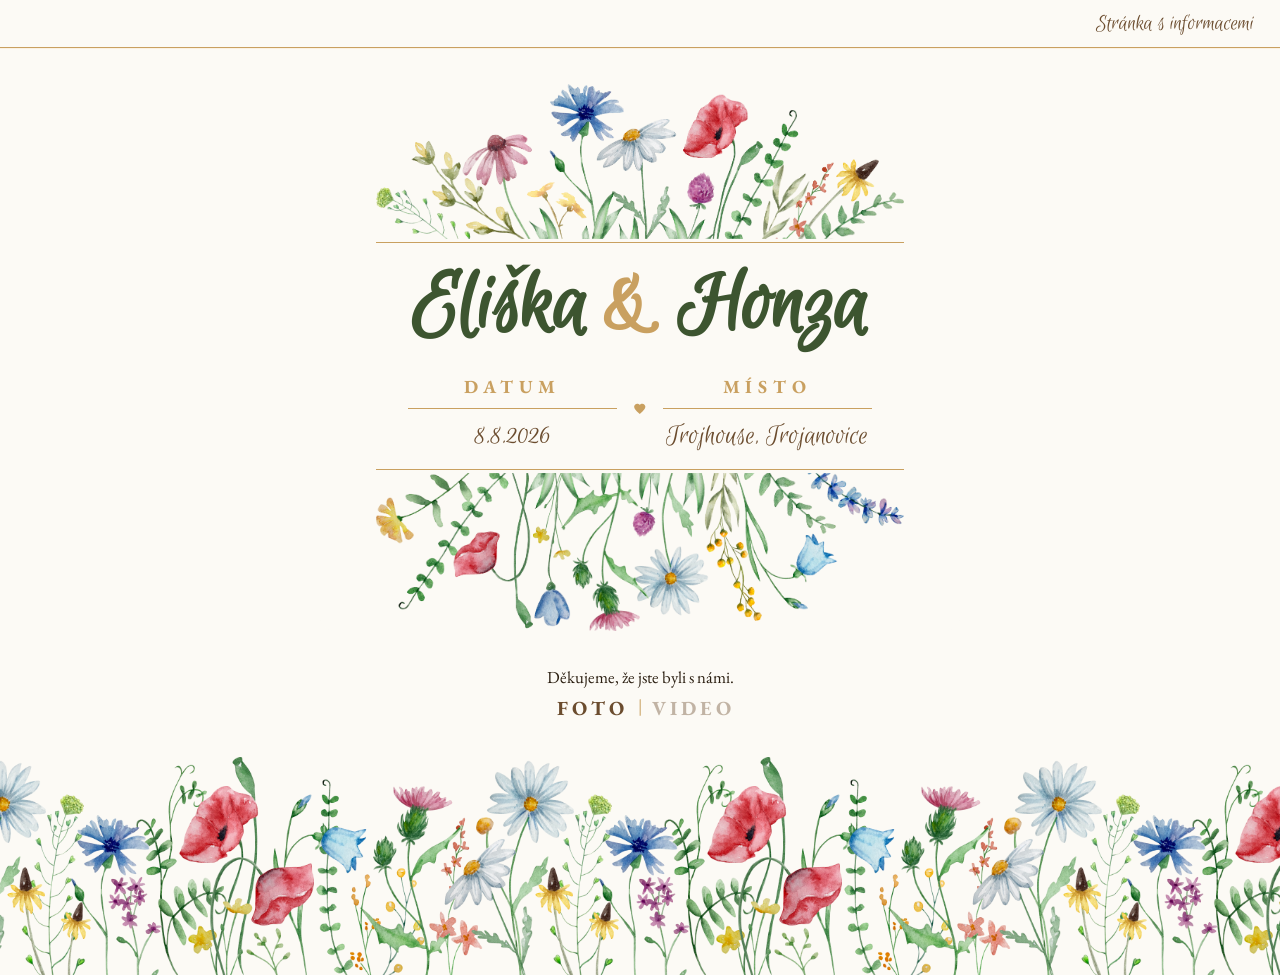
==== commit 9fee7002: "Added navigation bar to the index.html. Added links between pages" ====
--- a/index.html
+++ b/index.html
@@ -12,6 +12,19 @@
 <link rel="stylesheet" href="styles.css">
 </head>
 <body>
+
+<!-- ══════════════════  NAV  ══════════════════ -->
+<nav id="nav">
+  <a class="nav-brand" href="#"><span class="nav-brand-letter">E</span> <span class="nav-brand-amp">&amp;</span> <span class="nav-brand-letter">H</span></a>
+  <span class="nav-height-spacer" aria-hidden="true"></span>
+  <div class="nav-tiles nav-tiles--index" id="nav-menu">
+    <a class="nav-tile" href="original.html"><span class="nav-tile-label">Stránka s informacemi</span></a>
+  </div>
+  <a class="nav-ext-link" href="original.html">Stránka s informacemi</a>
+  <button class="nav-hamburger" id="nav-hamburger" aria-label="Otevřít menu" aria-expanded="false">
+    <span></span><span></span><span></span>
+  </button>
+</nav>
 
 <div class="center-panel">
 
@@ -55,7 +68,6 @@
     <span class="media-sep">|</span>
     <span class="media-side media-side--right"><a href="https://www.google.com" class="media-link media-link--pending">VIDEO</a></span>
   </p>
-  <p><a class="old-link" href="original.html">Původní informace</a></p>
 </div>
 
 <!-- ══════════════════  FOOTER  ══════════════════ -->
@@ -77,6 +89,15 @@
 </div>
 
 <script>
+  // Hamburger
+  const hamburger = document.getElementById('nav-hamburger');
+  const navMenu   = document.getElementById('nav-menu');
+  hamburger.addEventListener('click', () => {
+    const open = navMenu.classList.toggle('open');
+    hamburger.classList.toggle('open', open);
+    hamburger.setAttribute('aria-expanded', open);
+  });
+
   // Reveal
   const io = new IntersectionObserver(entries => {
     entries.forEach(e => { if (e.isIntersecting) { e.target.classList.add('v'); io.unobserve(e.target); } });
--- a/styles.css
+++ b/styles.css
@@ -65,6 +65,23 @@
   display: flex; gap: 0; align-items: center;
 }
 
+/* Desktop: right-aligned nav external link */
+.nav-ext-link {
+  position: absolute;
+  right: 1.6rem;
+  font-family: 'Euphoria Script', cursive;
+  font-size: 1.44rem;
+  color: var(--mid);
+  text-decoration: none;
+  white-space: nowrap;
+}
+.nav-ext-link:hover { color: var(--earth); font-weight: 700; }
+
+/* Desktop: hide mobile-only nav elements */
+.nav-tiles--index { display: none; }
+.nav-height-spacer { height: var(--nav-height); width: 0; overflow: hidden; flex-shrink: 0; pointer-events: none; }
+.nav-tile.nav-tile--mobile-only { display: none; border-bottom: none; }
+
 .nav-heart {
   font-size: 0.844rem;
   color: var(--tan);
@@ -795,21 +812,25 @@
 
 /* ══════════  MOBILE (≤1000px)  ══════════ */
 @media (max-width: 1000px) {
-  .hero {
-    background-attachment: scroll;
-  }
+  .hero { background-attachment: scroll; }
   .center-panel { box-shadow: none; }
   .datum-cols { flex-direction: column; }
   .datum-map { flex: none; height: 220px; }
   .datum-map iframe { height: 220px; }
   .datum-col-info { flex-direction: row; align-items: flex-start; gap: 1rem; justify-content: space-between; }
   .datum-col-info .map-nav-links { margin-top: 0; padding-top: 0; flex-direction: row; gap: 0.75rem; align-self: flex-end; }
-
   #back-top { right: 1.8rem; }
+  .section { padding: 0 1.5rem; }
+}
+
+/* ══════════  NAV HAMBURGER (≤1200px)  ══════════ */
+@media (max-width: 1200px) {
   nav {
     justify-content: space-between;
     padding: 0.35rem 1.1rem;
   }
+  .nav-ext-link { display: none; }
+  .nav-tile.nav-tile--mobile-only { display: flex; }
   .nav-brand { display: block; }
   .nav-hamburger { display: flex; }
 
@@ -837,11 +858,6 @@
   .nav-tile:last-of-type { border-bottom: none; }
   .nav-tile::after { left: var(--nav-height); right: 0; bottom: 9px; }
   .nav-tile-label { font-size: 1.5rem; }
-
-  .section { padding: 0 1.5rem; }
-
-  /* Hero */
-
 }
 
 /* ══════  THUMBNAIL / LIGHTBOX  ══════ */
